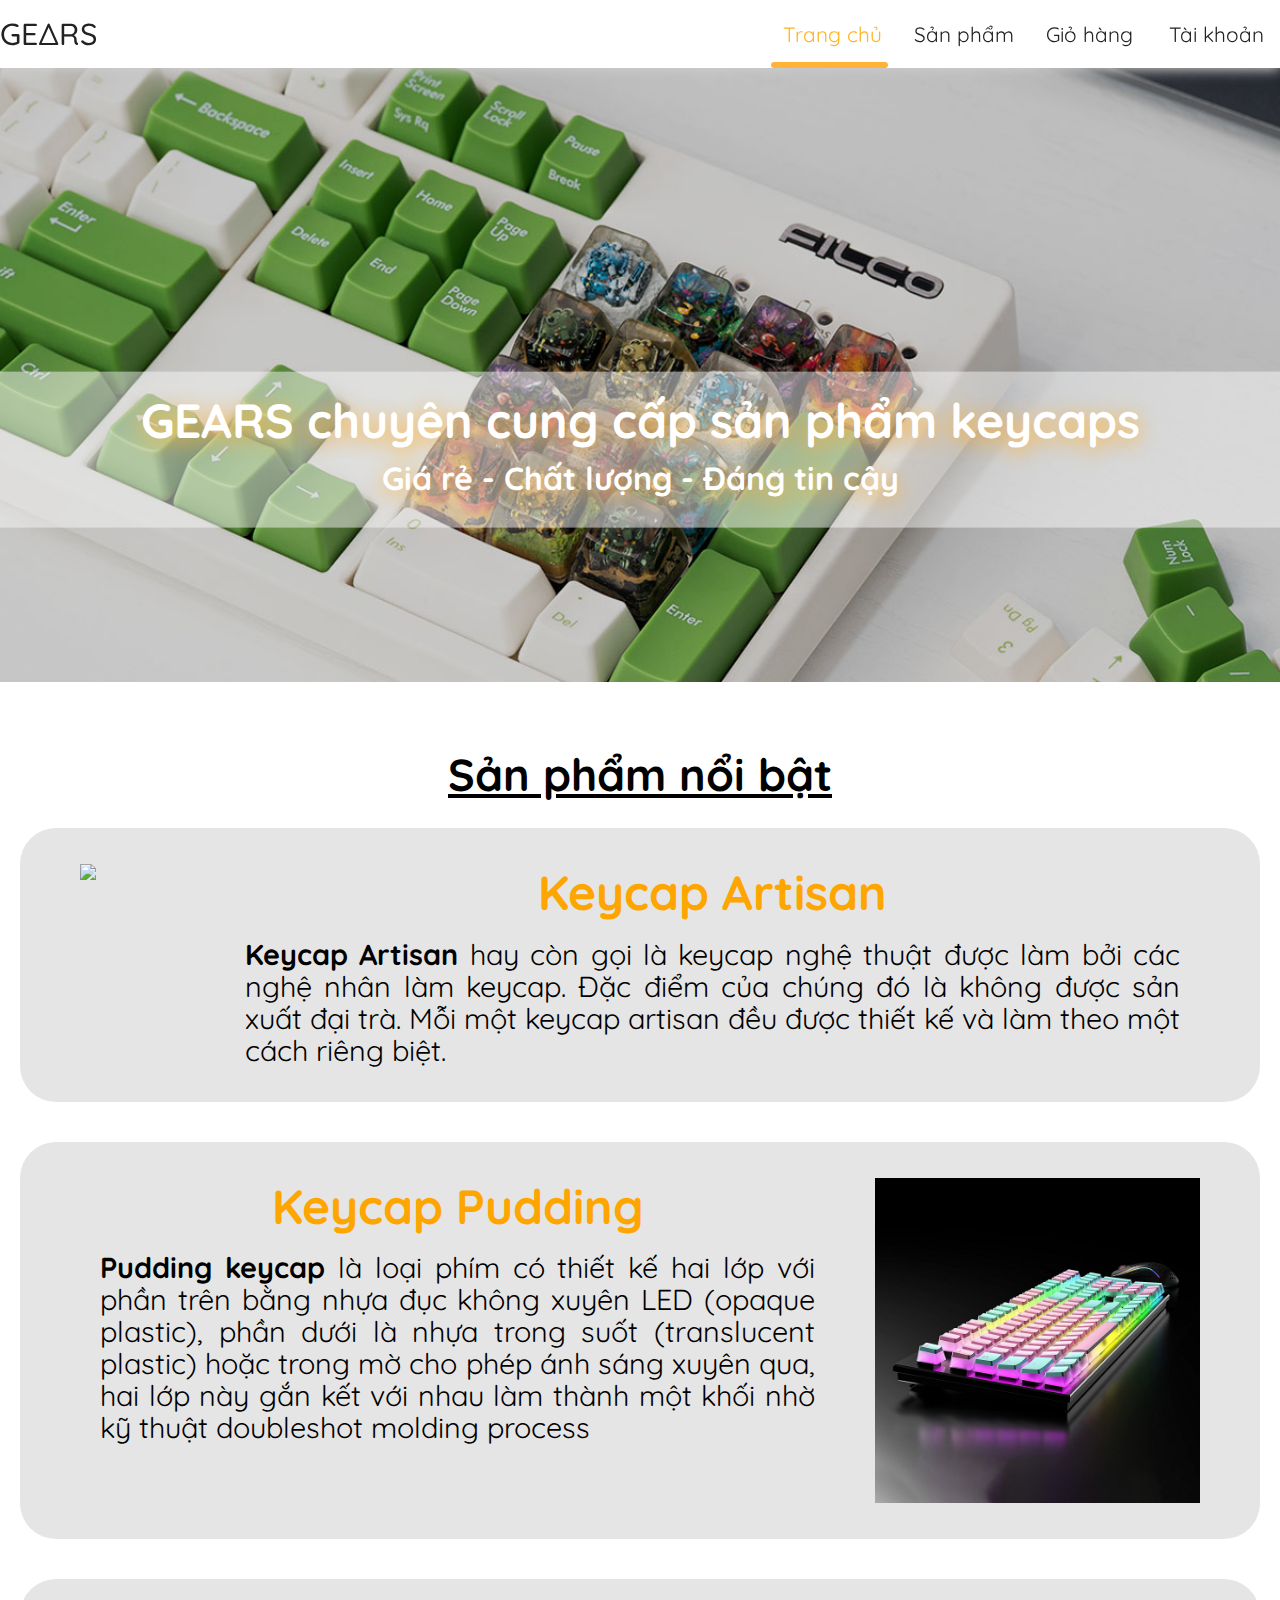
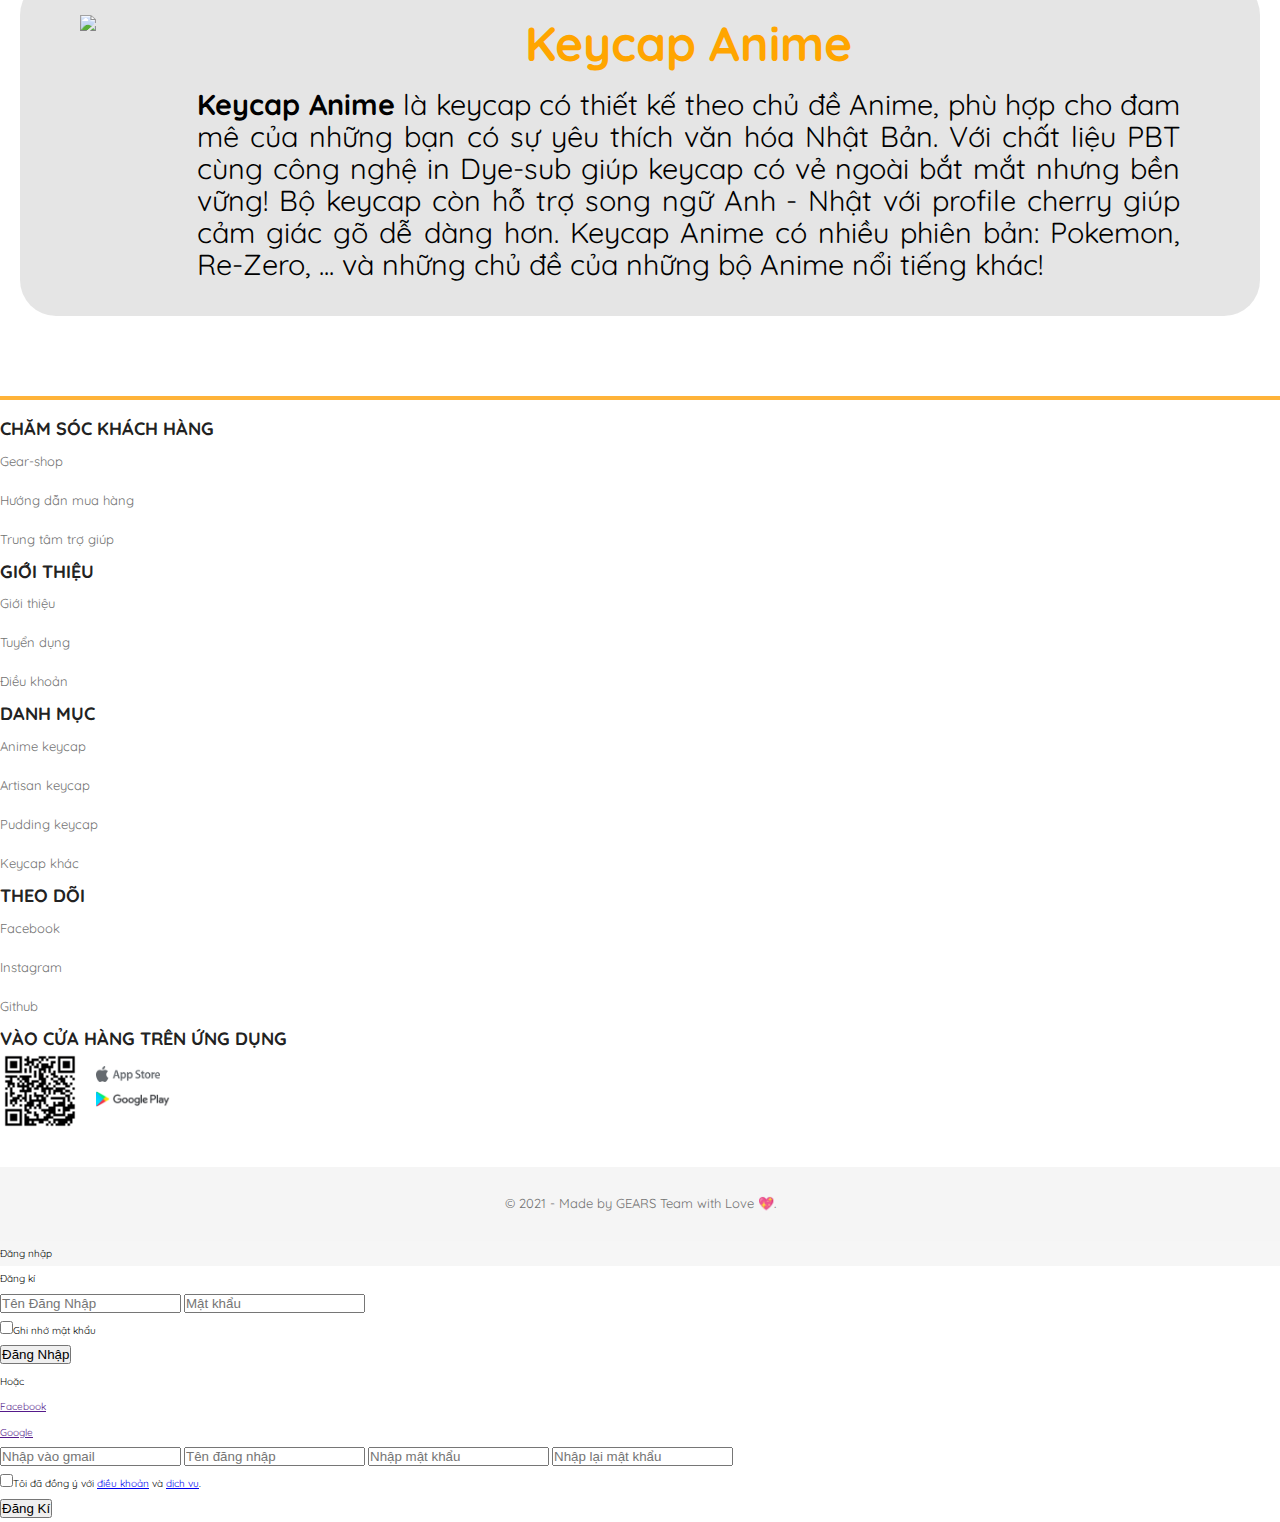
==== index.html @ 6db76726 "update some suck" ====
<!DOCTYPE html>
<html lang="en">

<head>
    <meta charset="UTF-8">
    <meta http-equiv="X-UA-Compatible" content="IE=edge">
    <meta http-equiv="Content-Type" content="text/html;charset=UTF-8">
    <meta name="viewport" content="width=device-width, initial-scale=1.0">
    <link rel="preconnect" href="https://fonts.googleapis.com">
    <link rel="preconnect" href="https://fonts.gstatic.com" crossorigin>
    <link href=" https://fonts.googleapis.com/css2?family=Quicksand:wght@300;400;500&display=swap" rel="stylesheet">
    <link rel="stylesheet" href="https://cdnjs.cloudflare.com/ajax/libs/normalize/8.0.1/normalize.min.css"
        integrity="sha512-NhSC1YmyruXifcj/KFRWoC561YpHpc5Jtzgvbuzx5VozKpWvQ+4nXhPdFgmx8xqexRcpAglTj9sIBWINXa8x5w=="
        crossorigin="anonymous" referrerpolicy="no-referrer" />
    <link rel="stylesheet" href="https://cdnjs.cloudflare.com/ajax/libs/font-awesome/6.0.0-beta2/css/all.min.css"
        integrity="sha512-YWzhKL2whUzgiheMoBFwW8CKV4qpHQAEuvilg9FAn5VJUDwKZZxkJNuGM4XkWuk94WCrrwslk8yWNGmY1EduTA=="
        crossorigin="anonymous" referrerpolicy="no-referrer" />
    <link rel="shortcut icon" href="./assets/img/ShortCut_Icon.png">
    <link rel="stylesheet" href="./assets/css/Base.css"> <!-- CSS Base -->
    <link rel="stylesheet" href="./assets/css/Grid.css"> <!-- Grid System -->
    <link rel="stylesheet" href="./assets/css/Header.css">
    <link rel="stylesheet" href="./assets/css/Introduce.css">
    <link rel="stylesheet" href="./assets/css/Product.css">
    <link rel="stylesheet" href="./assets/css/Cart.css">
    <link rel="stylesheet" href="./assets/css/Responsive.css">
    <link rel="stylesheet" href="./assets/css/LoginRegister.css">
    <link rel="stylesheet" href="./assets/css/Footer.css">
    <link rel="stylesheet" href="./assets/css/Toast.css">
    <!-- Tạo LocalStorage cho Web -->
    <script src="./assets/scripts/LocalStorage.js"></script>
    <title>GE∆RS</title>
</head>

<body>
    <div class="main_body">
        <!-- toast message  -->
        <div id="toast"></div>
        
        <!-- Phần Header -->
        <div class="header js-OpenHeaderForMobile">
            <div class="grid wide">
                <div class="header-content">
                    <div class="header-logo">GE∆RS</div>
                    <div class="header-navbar--list">
                        <div class="header-navbar--item js-TabHeader headerActive">Trang chủ</div>
                        <div class="header-navbar--item js-TabHeader">Sản phẩm</div>
                        <div class="header-navbar--item js-TabHeader">Giỏ hàng</div>
                        <div class="header-navbar--item js-HandlerLR is-relatived">
                            <i class="header-user--icon far fa-user"></i>
                            Tài khoản
                        </div>
                        <div class="line"></div>
                    </div>
                    <div class="header-mobile--btn js-mobile-bars">
                        <i class="fas fa-bars"></i>
                    </div>
                </div>
            </div>
        </div>

        <!-- Phần Container -->
        <div class="container">
            <!-- phần giới thiệu sản phẩm (Trang chủ)  -->
            <div class="container-Introduce js-Container headerActive">
                <div class="Introduce-slider">
                </div>
                <div class="introduce-content">
                    <h2 class="introduce-title1">GEARS chuyên cung cấp sản phẩm keycaps</h2>
                    <h5 class="introduce-title2 "> Giá rẻ - Chất lượng - Đáng tin cậy</h5>
                </div>
                <div class="product-introduces">
                    <div class="grid wide">
                        <div class="product-introduces--title">
                            Sản phẩm nổi bật
                        </div>

                        <div class="product-introduce">
                            <img class="product-introduce-image" src="./assets/img/introduce/keycapartisan.jpg" />
                            <div class="product-introduce-content">
                                <p class="product-introduce--content-title">Keycap Artisan</p>
                                <p class="product-introduce--content-contents">
                                    <strong>Keycap Artisan</strong> hay còn gọi là keycap nghệ thuật được làm
                                    bởi các nghệ nhân làm keycap. Đặc điểm của chúng đó là không được sản
                                    xuất đại trà. Mỗi một keycap artisan đều được thiết kế và làm theo một
                                    cách riêng biệt.
                                </p>
                            </div>
                        </div>

                        <div class="product-introduce">
                            <div class="product-introduce-content">
                                <p class="product-introduce--content-title">Keycap Pudding</p>
                                <p class="product-introduce--content-contents">
                                    <strong>Pudding keycap</strong> là loại phím có thiết kế hai lớp với phần trên bằng
                                    nhựa đục không xuyên LED (opaque plastic), phần dưới là nhựa trong suốt (translucent
                                    plastic) hoặc trong mờ cho phép ánh sáng xuyên qua, hai lớp này gắn kết với nhau làm
                                    thành một khối nhờ kỹ thuật doubleshot molding process
                                </p>
                            </div>
                            <img class="product-introduce-image" src="./assets/img/introduce/keycappudding.jpg" />
                        </div>


                        <div class="product-introduce">
                            <img class="product-introduce-image" src="./assets/img/introduce/keycapanime.jpeg" />
                            <div class="product-introduce-content">
                                <p class="product-introduce--content-title">Keycap Anime</p>
                                <p class="product-introduce--content-contents">
                                    <strong>Keycap Anime</strong> là keycap có thiết kế theo chủ đề Anime, phù hợp cho
                                    đam mê của những bạn có sự yêu thích văn hóa Nhật Bản. Với chất liệu PBT cùng công
                                    nghệ in Dye-sub giúp keycap có vẻ ngoài bắt mắt nhưng bền vững! Bộ keycap còn hỗ trợ
                                    song ngữ Anh - Nhật với profile cherry giúp cảm giác gõ dễ dàng hơn. Keycap Anime có
                                    nhiều phiên bản: Pokemon, Re-Zero, ... và những chủ đề của những bộ Anime nổi tiếng
                                    khác!
                                </p>
                            </div>
                        </div>
                    </div>
                </div>

            </div>

            <!-- phần bán sản phẩm (Sản Phẩm)  -->
            <div class="container-Product js-Container">
                <div class="grid wide">
                    <div class="row sm-gutter">
                        <div class="col l-2 m-0 c-0">
                            <div class="category">
                                <h3 class="category-header">Danh Mục</h3>
                                <ul class="category-list"></ul>
                            </div>
                        </div>

                        <div class="col l-10 m-12 c-12">
                            <!-- category mobile -->
                            <div class="mobile-category">
                                <ul class="mobile-category-list"></ul>
                            </div>

                            <!-- show Product -->
                            <div id="show-Product" class="main-product">
                                <div id="js-product-list" class="row sm-gutter"></div>
                                <ul id="page-num" class="pagination home-product__pagination"></ul>
                            </div>
                        </div>
                    </div>
                </div>

            </div>

            <!-- Phần giỏ hàng (Giỏ hàng)  -->
            <div class="container-Cart js-Container">
                <div class="grid wide">
                    <div class="row sm-gutter">
                        <div class="cart">
                            <!-- Khi không có sản phẩm hoặc chưa add sản phẩm -->
                            <img class="no-cart" src="./assets/img/empty-cart.png" alt="">
                            <!-- Sau khi đăng nhập và mua hàng thì tự động Inner đè lên Form  -->
                        </div>
                        <div class="cartPayment"></div>
                    </div>
                </div>
            </div>
        </div>
    </div>

    <!-- Phần Footer -->
    <div class="footer">
        <div class="grid wide">
            <div class="row sm-gutter">
                <div class="col l-2-4 m-4 c-6">
                    <h3 class="footer__heading">Chăm sóc khách hàng</h3>
                    <ul class="footer-list">
                        <li class="footer__list-item">
                            <a href="#" class="footer-item_link">Gear-shop</a>
                        </li>
                        <li class="footer__list-item">
                            <a href="#" class="footer-item_link">Hướng dẫn mua hàng </a>
                        </li>
                        <li class="footer__list-item">
                            <a href="#" class="footer-item_link">Trung tâm trợ giúp</a>
                        </li>
                    </ul>
                </div>
                <div class="col l-2-4 m-4 c-6">
                    <h3 class="footer__heading">Giới thiệu</h3>
                    <ul class="footer-list">
                        <li class="footer__list-item">
                            <a href="#" class="footer-item_link">Giới thiệu</a>
                        </li>
                        <li class="footer__list-item">
                            <a href="#" class="footer-item_link">Tuyển dụng</a>
                        </li>
                        <li class="footer__list-item">
                            <a href="#" class="footer-item_link">Điều khoản</a>
                        </li>
                    </ul>
                </div>
                <div class="col l-2-4 m-4 c-6">
                    <h3 class="footer__heading">Danh mục</h3>
                    <ul class="footer-list">
                        <li class="footer__list-item">
                            <a href="#" class="footer-item_link">Anime keycap</a>
                        </li>
                        <li class="footer__list-item">
                            <a href="#" class="footer-item_link">Artisan keycap</a>
                        </li>
                        <li class="footer__list-item">
                            <a href="#" class="footer-item_link">Pudding keycap</a>
                        </li>
                        <li class="footer__list-item">
                            <a href="#" class="footer-item_link">Keycap khác</a>
                        </li>
                    </ul>
                </div>
                <div class="col l-2-4 m-4 c-6">
                    <h3 class="footer__heading">Theo dõi</h3>
                    <ul class="footer-list">
                        <li class="footer__list-item">
                            <a href="#" class="footer-item_link"><i class="footer-item_icon fab fa-facebook"></i>
                                Facebook
                            </a>
                        </li>
                        <li class="footer__list-item">
                            <a href="#" class="footer-item_link"><i class="footer-item_icon fab fa-instagram"></i>
                                Instagram
                            </a>
                        </li>
                        <li class="footer__list-item">
                            <a href="#" class="footer-item_link"><i class="footer-item_icon fab fa-github"></i>
                                Github
                            </a>
                        </li>
                    </ul>
                </div>
                <div class="col l-2-4 m-4 c-12">
                    <h3 class="footer__heading">Vào cửa hàng trên ứng dụng</h3>
                    <div class="footer__download">
                        <img src="./assets/img/QRcode.png"
                            alt="Download QR" class="footer__download-qr">
                        <div class="footer__download-apps">
                            <a href="#" class="footer__download-app-link">
                                <img src="./assets/img/appstoreicon.png"
                                    alt="App store" class="footer__download-app-img">
                            </a>
                            <a href="#" class="footer__download-app-link">
                                <img src="./assets/img/ggplaystoreicon.png"
                                    alt="Google play" class="footer__download-app-img">
                            </a>
                        </div>
                    </div>
                </div>

            </div>
        </div>
        <div class="footer__bottom">
            <p class="footer__text">© 2021 - Made by GEARS Team with Love 💖.</p>
        </div>
    </div>

    <!-- Form đăng kí - đăng nhập -->
    <div id="LR-form" class="LR-wrap">
        <div class="LR-main">
            <!-- close btn -->
            <div class="reg-btn__close js-close-btn">
                <i class="fas fa-times"></i>
            </div>

            <!-- header-select Login or Register  -->
            <div class="LR-header">
                <div class="LR-header--item isActive isHoverBG">Đăng nhập</div>
                <div class="LR-header--item">Đăng kí</div>
                <div class="line"></div>
            </div>
            <div class="LR-container">
                <!-- Login  -->
                <form id="login" class="LR-container--item isActive" method="get">
                    <div class="LR-body">
                        <div class="login-group">
                            <input id="js-LG_account" type="text" class="input-field" placeholder="Tên Đăng Nhập"
                                maxlength="24" required>
                            <input id="js-LG_password" type="password" class="input-field" placeholder="Mật khẩu"
                                maxlength="12" required>
                            <div class="checkbox-form">
                                <input type="checkbox" class="check-box"><span>Ghi nhớ mật khẩu</span>
                            </div>
                            <button id="js-btn-login" type="button" class="sumbit-btn">Đăng Nhập</button>
                        </div>
                    </div>
                    <div class="LR-footer">
                        <div class="border-div">
                            <div class="border-line"></div>
                            <div class="border-name">Hoặc</div>
                            <div class="border-line"></div>
                        </div>

                        <ul class="supLogin-list">
                            <li class="supLogin--item">
                                <a class="supLogin--item-link" href="">
                                    <i class="supLogin--icon fab fa-facebook"></i>
                                    Facebook
                                </a>
                            </li>
                            <li class="supLogin--item">
                                <a class="supLogin--item-link" href="">
                                    <i class="supLogin--icon fab fa-google"></i>
                                    Google
                                </a>
                            </li>
                        </ul>
                    </div>
                </form>

                <!-- Register -->
                <form id="register" class="LR-container--item" method="get">
                    <div class="LR-body">
                        <div class="login-group">
                            <input id="js-RG_gmail" type="email" class="input-field" placeholder="Nhập vào gmail"
                                required>
                            <input id="js-RG_account" type="text" class="input-field" placeholder="Tên đăng nhập"
                                maxlength="24" required>
                            <input id="js-RG_password" type="password" class="input-field" placeholder="Nhập mật khẩu"
                                maxlength="12" required>
                            <input id="js-RG_RePassword" type="password" class="input-field"
                                placeholder="Nhập lại mật khẩu" maxlength="12" required>
                            <div class="checkbox-form">
                                <input id="js-RG_radio" type="checkbox" class="check-box"><span>Tôi đã đồng ý với <a
                                        href="#">điều khoản</a> và <a href="#">dịch vụ</a>.</span>
                            </div>
                            <button id="js-btn-register" type="button" class="sumbit-btn">Đăng Kí</button>
                        </div>
                    </div>
                </form>

            </div>
        </div>
    </div>

    <script src="./assets/scripts/EventHandler.js"></script>
    <script src="./assets/scripts/LoginRegister.js"></script>
    <script src="./assets/scripts/Products.js"></script>
    <script src="./assets/scripts/Cart.js"></script>

</body>

</html>
---- assets/css/Base.css ----
* {
    padding: 0;
    margin: 0;
    box-sizing: border-box;
}

body {
    font-size: 62.5%;
    /* 1rem = 10px */
    line-height: 1.6rem;
    box-sizing: border-box;
    scroll-behavior: smooth;
    font-family: "Quicksand", sans-serif;
}

:root {
    /* color css  */
    --text-color: #222;

    /* height css  */
    --heade-height: 68px;
}

.is-Logout {
    opacity: 1 !important;
    pointer-events: initial !important;
    transform: translate(25%, 0) !important;
}

.is-relatived {
    position: relative;
}

.is-absoluted {
    position: absolute;
}

.removePageNum {
    display: none;
}

.isActive {
    pointer-events: none;
    display: block !important;
    opacity: 1 !important;
    animation: LR_Change ease-in-out 0.4s;
}

.isOpenLR,
.isOpenAP {
    display: flex !important;
    opacity: 1 !important;
}

.isHoverBG {
    background-color: rgb(246, 246, 246);
}

/* container  */
.container {
    margin-top: var(--heade-height);
}

.container-Introduce,
.container-Product,
.container-Cart {
    display: none;
    margin: 0 auto;
}
---- assets/css/Header.css ----
.header {
    background-color: #fff;
    position: fixed;
    top: 0;
    right: 0;
    left: 0;
    height: var(--heade-height);
    box-shadow: 0 2px 12px #ccc;
    z-index: 999;
}

.header-content {
    display: flex;
    justify-content: space-between;
    align-items: center;
}

.header-logo {
    font-size: 1.9rem;
    line-height: var(--heade-height);
    color: var(--text-color);
    font-weight: 500;
    cursor: default;
}

.header-navbar--list {
    display: flex;
    position: relative;
}

.header-navbar--item {
    padding: 0 12px;
    margin: 0 4px;
    font-size: 1.3rem;
    font-weight: 400;
    color: var(--text-color);
    transition: all 0.3s;
    line-height: var(--heade-height);
}

.header-navbar--item:hover {
    color: #ffb327;
    cursor: pointer;
}

.header-navbar--item:nth-child(4):hover {
    color: var(--text-color);
}

.header-navbar-logout {
    background-color: #ffa310;
    font-size: 1.2rem;
    font-weight: 500;
    line-height: 3rem;
    color: white;
    width: 120px;
    text-align: center;
    border-radius: 8px;
    top: 90%;
    right: 0;
    box-shadow: 0 4px 8px #8f8f8f;
    opacity: 0;
    pointer-events: none;
    transform: translate(25%, -10px);
    transition: all 0.3s;
}

.header-navbar-logout:hover {
    background-color: white;
    color: #ffa310;
}

.header-user--icon {
    font-size: 1.3rem;
    margin-right: 4px;
}

.header-navbar--list .line {
    position: absolute;
    left: 0;
    bottom: 0;
    width: 0;
    height: 6px;
    border-radius: 24px;
    background-color: #ffb339;
    transition: all 0.2s ease;
}

.js-TabHeader.headerActive {
    color: #ffb327;
}

.js-Container.headerActive {
    display: block;
}

/* For mobile */
.header-mobile--btn {
    display: none;
    line-height: var(--heade-height);
    font-size: 2rem;
    padding: 0 28px;
    transition: all 0.1s;
    position: absolute;
    right: 0;
    top: 0;
}
---- assets/css/Introduce.css ----
.Introduce-slider {
    background-image: url(../img/introduce/background.jpg);
    background-position: top center;
    background-repeat: no-repeat;
    background-size: cover;
    padding-top: 48%;
    filter: brightness(0.8);
}

.introduce-content {
    position: absolute;
    flex-direction: column;
    display: flex;
    text-align: center;
    left: 0;
    right: 0;
    transform: translateY(-200%);
    padding: 20px 0;
    background-color: rgb(247, 247, 247, 0.5);
}

.introduce-title1,
.introduce-title2 {
    color: white;
    font-weight: bold;
    text-shadow: 0px 4px 20px #ffb339;
    padding: 16px 0
}

.introduce-title1 {
    font-size: 3rem;
}

.introduce-title2 {
    font-size: 2rem;
}


.product-introduces {
    padding: 40px 20px;
}

.product-introduce {
    display: flex;
    justify-content: space-between;
    align-content: center;
    padding: 28px 40px;
    background-color: #7b7b7b33;
    border-radius: 36px;
    margin-bottom: 40px;
}

.product-introduces--title {
    text-align: center;
    padding: 40px 0;
    font-size: 2.8rem;
    font-weight: 700;
    text-decoration: underline;
}

.product-introduce-image {
    width: 365px;
    object-fit: contain;
    border: 2px gray;
    border-radius: 8px;
    padding: 8px 20px;
    transition: all 0.3s;
}

.product-introduce-image:hover {
    opacity: 0.8;
    transform: scale(1.05);
}

.product-introduce-content {
    padding: 8px 32px;
}

.product-introduce--content-title {
    font-size: 3rem;
    font-weight: bold;
    text-align: center;
    padding: 1rem 0;
    color: orange;
}

.product-introduce--content-contents {
    font-size: 1.8rem;
    font-weight: 400;
    text-align: justify;
    padding: 16px 8px 0;
    line-height: 2rem;
}
---- assets/css/Product.css ----
.catagory-Active {
    color: #ff9005 !important;
}

.container-Product {
    padding-top: 32px;
}

.category {
    background-color: #7b7b7b33;
    padding: 6px;
    border-radius: 8px;
}

.category-header {
    display: flex;
    align-items: center;
    text-transform: uppercase;
    color: var(--text-color);
    padding: 12px 12px 0;
    margin-bottom: 6px;
    font-size: 1.4rem;
    font-weight: 600;
    text-decoration: underline;
}

.category-list {
    list-style: none;
}

.category-list--item {
    padding-top: 4px;
}

.category-list--item-link {
    display: block;
    position: relative;
    color: var(--text-color);
    text-decoration: none;
    font-size: 1.2rem;
    padding: 6px 16px;
    margin: 2px 0;
    font-weight: 500;
    transition: all 0.2s;
}

.category-list--item-link:hover {
    color: rgba(255, 179, 39, 0.692);
}

/* Mobile Category  */
.mobile-category {
    padding: 0 4px;
    display: none;
}

.mobile-category-list {
    display: flex;
    list-style: none;
    padding: 0;
    margin: 0;
    max-width: 100%;
    overflow-x: auto;
}

.mobile-category-list::-webkit-scrollbar {
    display: none;
}

.mobile-category__item {
    flex-shrink: 0;
    margin: 0 4px;
}

.mobile-category__item:nth-of-type(3n) .mobile-category__link {
    background-color: #4fffd3;
}

.mobile-category__item:nth-of-type(3n + 1) .mobile-category__link {
    background-color: #ffc9a5;
}

.mobile-category__item:nth-of-type(3n + 2) .mobile-category__link {
    background-color: #fff993;
}

.mobile-category__link {
    text-decoration: none;
    color: var(--text-color);
    font-size: 1.1rem;
    overflow: hidden;
    text-align: center;
    border-radius: 4px;
    font-weight: 500;
    padding: 2px 0;
    line-height: 1.4rem;
    max-width: 100px;
    display: block;
    user-select: none;
    display: -webkit-box;
    -webkit-box-orient: vertical;
    -webkit-line-clamp: 2;
    -webkit-user-select: none;
    -webkit-tap-highlight-color: transparent;
}

.mobile-category__link:hover {
    opacity: 0.8;
}

/* product */
.main-product {}

.product-item {
    display: flex;
    flex-direction: column;
    justify-content: space-between;
    align-content: center;
    background-color: #7b7b7b33;
    margin-bottom: 12px;
    height: 380px;
    padding: 8px 6px;
    box-shadow: 0 2px 6px 0 rgb(156 156 156);
}

.product-item--img {
    width: 100%;
    object-fit: contain;
}

.product-item-main {
    display: flex;
    flex-direction: column;
    align-content: center;
    justify-content: center;
    padding: 0 8px;
}

.product-item--name {
    font-size: 16px;
    line-height: 1.6rem;
    margin: 8px 4px 6px;
    overflow: hidden;
    display: block;
    display: -webkit-box;
    -webkit-box-orient: vertical;
    -webkit-line-clamp: 2;
}

.product-item--price_type {
    font-size: 15px;
    margin: 4px 0 ;
    display: flex;
    justify-content: space-between;
    align-content: center;
}

.product-item--price {
    font-size: 1.3rem;
    margin-left: 10px;
}

.product-item--type {
    font-size: 1rem;
    color: #666;
}

.js-product {
    background-color: #ffa310;
    font-size: 1.2rem;
    font-weight: 500;
    line-height: 2.2rem;
    color: white;
    right: 0;
    top: 0;
    text-align: center;
    border: none;
    border-radius: 8px;
    transition: all 0.2s;
}

.js-product:hover {
    cursor: pointer;
    background-color: white;
    color: #ffa310;
}

#js-product-list {
    padding: 10px 12px;
}

/* pagination  */
.paginationActive {
    background-color: #ffb327 !important;
    color: white !important;
}

.pagination {
    display: flex;
    align-items: center;
    justify-content: center;
    list-style: none;
}

.home-product__pagination {
    left: 0;
    bottom: 0;
    right: 0;
    padding-left: 0;
    margin-top: 48px;
    margin-bottom: 32px;
    padding-left: 0;
}

.pagination-item {
    margin: 0 16px;
}

.pagination-item--link {
    --height: 30px;
    display: block;
    text-decoration: none;
    line-height: var(--height);
    text-align: center;
    font-size: 1.8rem;
    font-weight: 500;
    color: #a1a1a1;
    min-width: 40px;
    height: var(--height);
    border-radius: 4px;
    transition: all 0.2s;
}

.pagination-item--link:hover {
    color: #ffb327;
}
---- assets/css/Cart.css ----
.cart,
.cartPayment {
    width: 100%;
    padding: 4px 60px;
    border-radius: 8px;
}

.cartPayment {
    margin-bottom: 40px;
}

.no-cart {
    width: 100%;
    object-fit: contain;
}

.container__cart-title {
    font-size: 2.3rem;
    line-height: initial;
    text-align: center;
    padding: 16px 0px;
    font-weight: 600;
}

.container__cart-wrap {
    background-color: #e1e1e1;
    box-shadow: 0 8px 12px #ccc;
    padding: 12px 16px;
    border-radius: 12px;
}

.container__Mycart-wrap {
    background-color: #e1e1e1;
    box-shadow: 0 8px 12px #ccc;
    padding: 12px 16px;
    border-radius: 12px;
}


.container__cart-listItem {
    height: 65vh;
    position: relative;
    overflow-y: auto;
    list-style: none;
}



.container__Mycart-listItem {
    height: 45vh;
    position: relative;
    overflow-y: auto;
    list-style: none;
}


.container_Mycart-Temp {
    text-align: center;
    font-size: 2.4rem;
    font-weight: 600;
    color: #959595;
    position: absolute;
    top: 50%;
    right: 0;
    left: 0;
    bottom: 0;
}

.container_Mycart-Temp > p {
    padding: 8px 0;
}

.container__cart-Item {
    display: flex;
    align-items: center;
    background-color: white;
    border-radius: 8px;
    margin: 12px 0;
    padding: 12px;
    box-shadow: 0 4px 8px #ccc;
}

.container__cart-img {
    width: 80px;
    object-fit: contain;
    margin: 12px;
    border: 1px solid #E8E8E8;
}

.container__cart-Item-Info {
    width: 100%;
    margin-right: 12px;
}

.container__cart-Item-head {
    display: flex;
    align-items: center;
    justify-content: space-between;
    margin: 12px 0;
}

.container__cart-Item-name {
    font-size: 1.7rem;
    font-weight: 500;
    line-height: 2rem;
    max-height: 4rem;
    padding-right: 16px;
    overflow: hidden;
    color: var(--text-color);
    text-align: left;
    display: -webkit-box;
    -webkit-box-orient: vertical;
    -webkit-lime-clamp: 2;
}

.container__cart-Item-price {
    font-size: 1.4rem;
    font-weight: 400;
}

.container__cart-Item-mutiply {
    font-size: 1rem;
    margin: 0 4px;
    color: #757575;
}

.container__cart-Item-body {
    display: flex;
    justify-content: space-between;
    margin-top: 4px;
}

.container__cart-Item-desciption {
    color: #757575;
    font-size: 1.4rem;
    font-weight: 400;
}

.container__cart-Item-remove {
    color: white;
    background-color: #ffb339;
    font-size: 1.4rem;
    font-weight: 500;
    cursor: pointer;
    padding: 12px;
    border-radius: 12px;
    transition: all 0.2s;
    box-shadow: 0 4px 8px #8f8f8f;
}

.container__cart-Item-remove:hover {
    color: #ffb339;
    background-color: white;
}

.btn-cart {
    display: flex;
    justify-content: flex-end;
    align-content: center;
    margin-top: 16px;
    margin-right: 20px;
}

.btn-Product {
    background-color: #ffa310;
    font-size: 1.2rem;
    font-weight: 500;
    line-height: 3rem;
    color: white;
    right: 0;
    top: 0;
    text-align: center;
    border-radius: 8px;
    box-shadow: 0 4px 8px #8f8f8f;
    transition: all 0.2s;
    padding: 0 4px;
}

.btn-Product:hover {
    cursor: pointer;
    background-color: white;
    color: #ffa310;
}


#listProduct {
    width: 100%;
    font-size: 1.6rem;
    text-align: center;
    background: white;
    border-radius: 12px;
    font-weight: 500;
}

.delete {
    width: 45px;
    height: 45px;
    border-radius: 8px;
    cursor: pointer;
    color: #424242;
    transition: all 0.15s;
    margin: 4px 0;
    border: none;
}

.delete:hover {
    background-color: rgb(90, 90, 90);
    color: white;
}

td {
    padding: 12px;
}
---- assets/css/Responsive.css ----
/* Mobile & Tablet */
@media (max-width: 1023px) {
    .main_body {
        overflow-x: hidden;
    }

    /* introduct */
    .introduce-content {
        display: none;
    }

    .product-introduce {
        flex-direction: column;
        padding: 28px 0;
        border-radius: 12px;
    }

    .product-introduces {
        padding: 20px 20px 0;
    }

    .product-introduces--title {
        padding: 28px 0;
        font-size: 1.8rem;
    }
    
    .product-introduce-image {
        order: 1;
        width: 100%;
    }

    .product-introduce-image:hover {
        opacity: 1;
        transform: scale(1);
    }

    .product-introduce-content {
        order: 2;
        padding: 0 12px;
    }

    .product-introduce--content-title {
        font-size: 2rem;
    }

    .product-introduce--content-contents {
        padding: 4px 8px 0;
        font-size: 1.4rem;
        line-height: 1.6rem;
    }

    /* Category Mobie and Tablet */
    .mobile-category {
        display: block;
    }

    /* Container */
    .container-Product {
        padding-top: 16px;
    }


    /* Cart */
    .cart  {
        padding: 16px 12px 20px;
    }

    .container__cart-img {
        width: 120px;
    }

    .container__cart-Item-name {
        font-size: 1.4rem;
    }

    .container__cart-Item-price {
        font-size: 1.2rem;
    }

    .container__cart-Item-desciption {
        font-size: 1.2rem;
    }
}
/* Tablet */
@media (min-width: 740px) and (max-width: 1023px) {
    /* admin */

}

/* Mobile */
@media (max-width: 739px) {
    /* header  */
    .header {
        overflow: hidden;
        transition: all 0.3s;
    }

    .header-content {
        flex-direction: column;
        box-shadow: 0 2px 12px #939393;
    }

    .header-logo {
        width: 75%;
        text-align: center;
        border-bottom: 1px solid #ccc;
    }

    .header-navbar--list {
        width: 100%;
        flex-direction: column;
    }

    .header-navbar--item {
        font-size: 1.5rem;
        text-align: center;
        margin: 0;
        padding: 0;
    }

    .header-navbar--list .line {
        display: none;
    }

    .header-mobile--btn {
        display: block;
    }

    .header-navbar-logout {
        top: 0;
        opacity: 1;
        pointer-events: initial;
        transform: translate(-10%, 35%);
        box-shadow: 0 2px 4px #8f8f8f;
        line-height: 2.4rem;
        width: 110px;
        font-weight: 400;
    }

    /* Form Login Register */
    .LR-wrap {
        min-height: 460px;
        transform: scale(1) !important;
    }

    .input-field {
        min-width: 100%;
    }

    /* Login and Registed */
    .LR-main {
        width: 410px;
        max-width: calc(100% - 40px);
    }

    /* admin */
    .container-title {
        font-size: 1.8rem !important;
    }


    /* cart */
    .cart {
        padding: 4px 4px 16px
    }
    
    .container__cart-title {
        padding: 0px 0px 16px;
        font-size: 1.8rem;
    }

    .container__cart-listItem {
        padding: 4px 8px;
    }

    .container__cart-Item {
        padding: 0;
    }
    
    .container__cart-Item-head {
        margin: 0;
    }

    .container__cart-img {
        width: 100px;
    }


    .container__cart-Item-name {
        font-size: 1.2rem;
        line-height: 1.6rem;
        padding: 0;
    }

    .container__cart-Item-price {
        font-size: 1rem;
    }

    .container__cart-Item-desciption {
        font-size: 0.9rem;
    }

    .container__cart-Item-remove {
        font-size: 1rem;
        padding: 8px 12px;
    }

    .btn-cart {
        margin-right: 8px;
    }


}
---- assets/css/Footer.css ----
.footer{
    --primary-color:#ffb339;
    --bd-blue:var(--footer-color);  
    min-height: 100px;
    padding-top:16px;
    border-top:4px solid var(--primary-color);
}
.footer__heading{
    font-size: large;
    text-transform: uppercase;
    color: var(--text-color);
}
.grid__column-2-4{
    padding-left: 5px;
    padding-right: 5px;
    width:20%;
}
.footer-list{
    padding-left: 0;
    list-style: none;
}
.footer-item_link{
    text-decoration: none;
    font-size: small;
    color: #737373;
    padding: 2px 0;
    display: flex;
    align-items: center;
    line-height:35px;
}
.footer-item_link:hover{
    color: var(--primary-color);
}
.footer-item__icon{
    font-size: 1.6rem;
    margin-right:-1px    8px 0 0;
}
.footer__download{
    display: flex;
}
.footer__download-qr{
    width: 80px;
    height: 80px;
    border: 1px solid var(--border-color);
}
.footer__download-apps{
    flex:1px;
    margin-left: 16px;
    display: flex;
    flex-direction:column;
    justify-content: center;
}
.footer__download-app-img{
    height: 16px;
}
.footer__download-app-link{
    color: transparent;
    text-decoration: none;
}
.footer__bottom{
    padding: 24px 0 ;
    background-color: #F5F5F5;
    margin-top: 36px;
}
.footer__text{
    margin: 0;
    text-align: center;
    font-size:small;
    color: #737373;
}
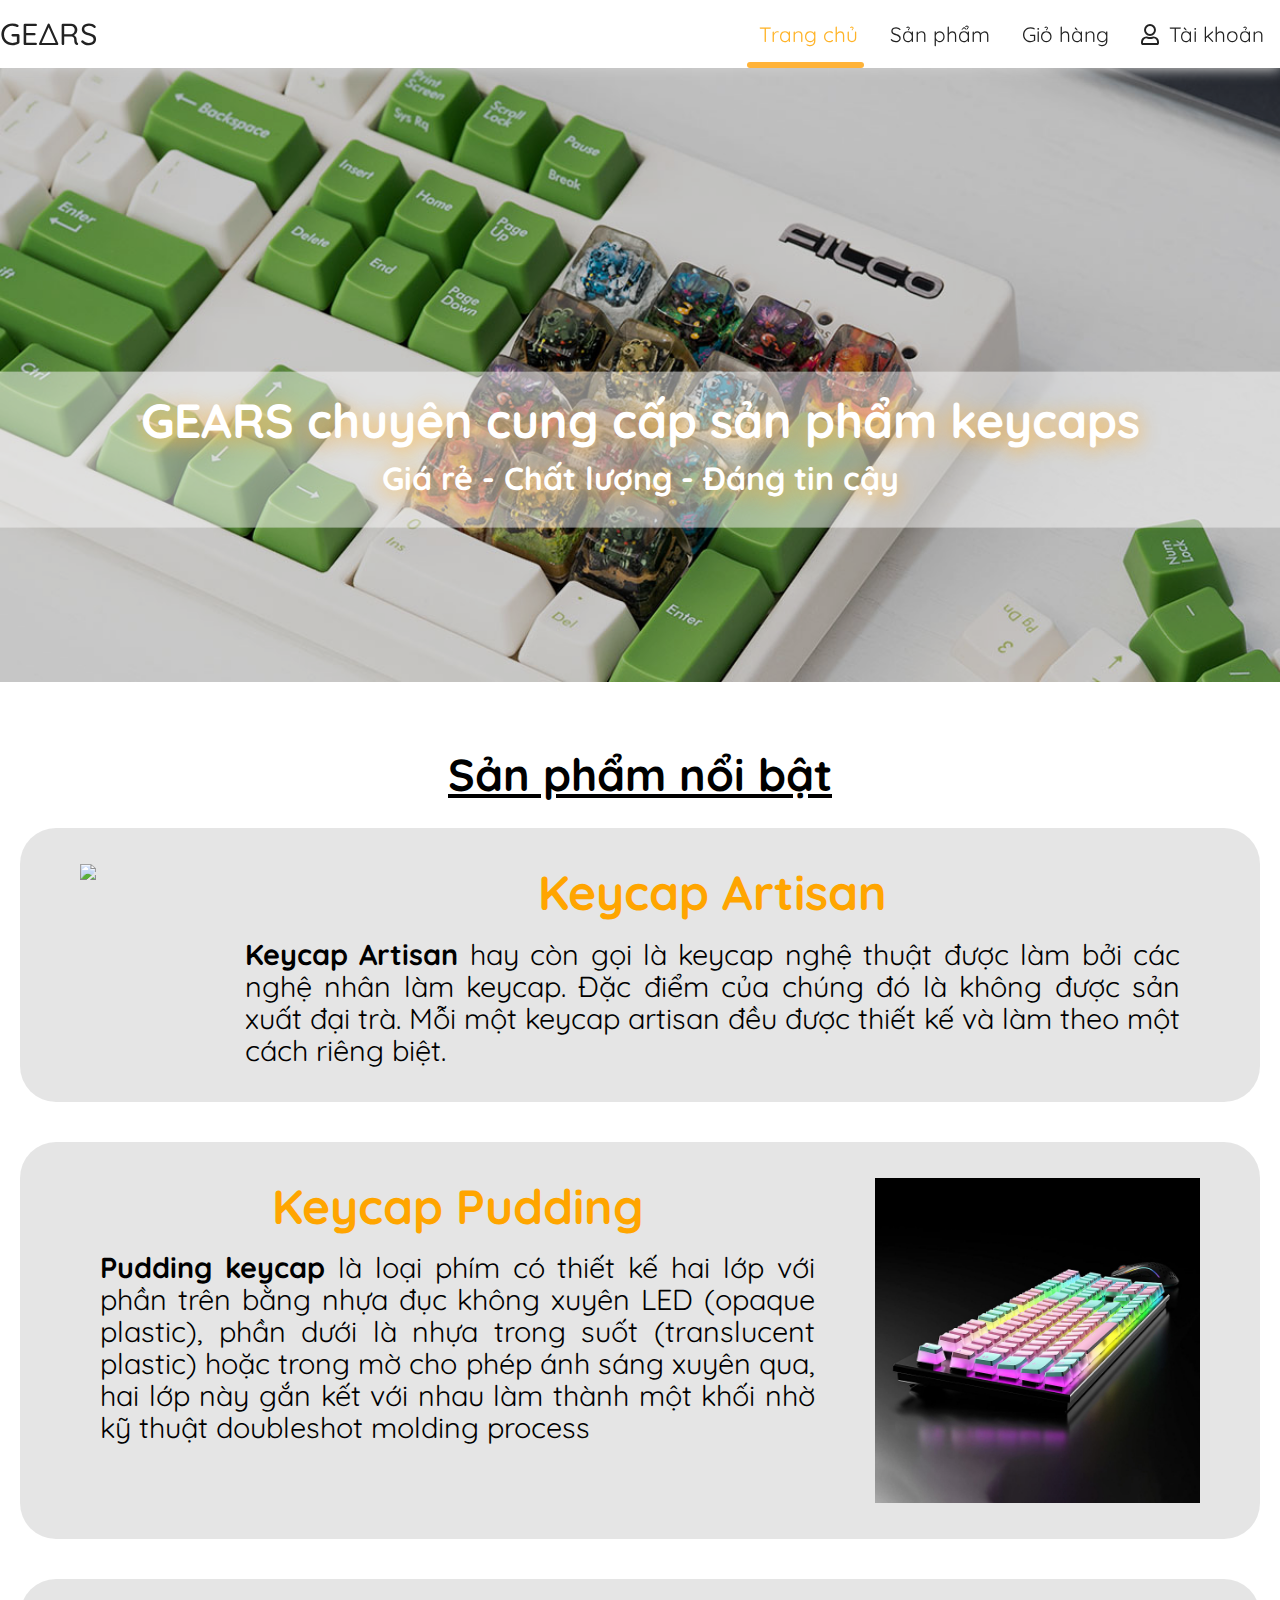
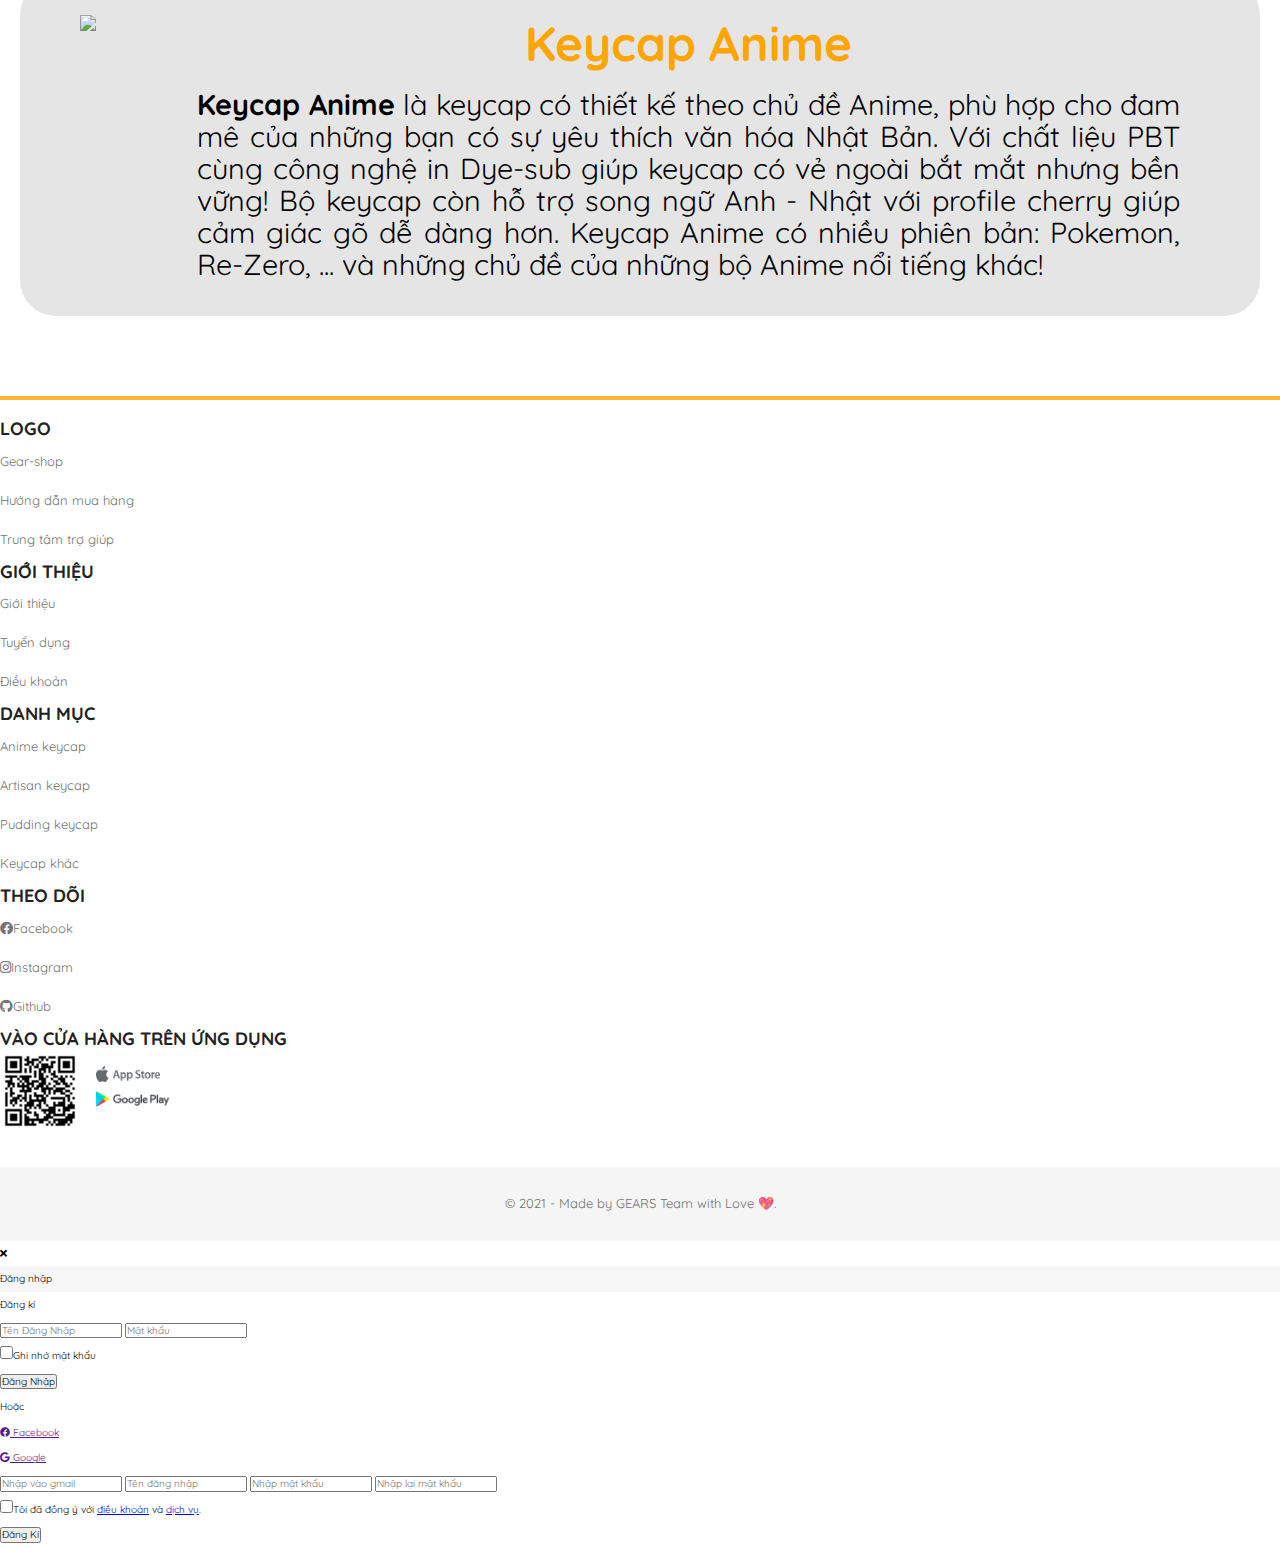
==== commit 6865a185: "add font awesome and add Normalize css to base.css" ====
--- a/index.html
+++ b/index.html
@@ -9,12 +9,8 @@
     <link rel="preconnect" href="https://fonts.googleapis.com">
     <link rel="preconnect" href="https://fonts.gstatic.com" crossorigin>
     <link href=" https://fonts.googleapis.com/css2?family=Quicksand:wght@300;400;500&display=swap" rel="stylesheet">
-    <link rel="stylesheet" href="https://cdnjs.cloudflare.com/ajax/libs/normalize/8.0.1/normalize.min.css"
-        integrity="sha512-NhSC1YmyruXifcj/KFRWoC561YpHpc5Jtzgvbuzx5VozKpWvQ+4nXhPdFgmx8xqexRcpAglTj9sIBWINXa8x5w=="
-        crossorigin="anonymous" referrerpolicy="no-referrer" />
-    <link rel="stylesheet" href="https://cdnjs.cloudflare.com/ajax/libs/font-awesome/6.0.0-beta2/css/all.min.css"
-        integrity="sha512-YWzhKL2whUzgiheMoBFwW8CKV4qpHQAEuvilg9FAn5VJUDwKZZxkJNuGM4XkWuk94WCrrwslk8yWNGmY1EduTA=="
-        crossorigin="anonymous" referrerpolicy="no-referrer" />
+
+    <link rel="stylesheet" href="./assets/font/fontawesome-free-5.15.4-web/css/all.min.css">
     <link rel="shortcut icon" href="./assets/img/ShortCut_Icon.png">
     <link rel="stylesheet" href="./assets/css/Base.css"> <!-- CSS Base -->
     <link rel="stylesheet" href="./assets/css/Grid.css"> <!-- Grid System -->
@@ -169,7 +165,7 @@
         <div class="grid wide">
             <div class="row sm-gutter">
                 <div class="col l-2-4 m-4 c-6">
-                    <h3 class="footer__heading">Chăm sóc khách hàng</h3>
+                    <h3 class="footer__heading">Logo</h3>
                     <ul class="footer-list">
                         <li class="footer__list-item">
                             <a href="#" class="footer-item_link">Gear-shop</a>
--- a/assets/font/fontawesome-free-5.15.4-web/css/all.min.css
+++ b/assets/font/fontawesome-free-5.15.4-web/css/all.min.css
@@ -0,0 +1,5 @@
+/*!
+ * Font Awesome Free 5.15.4 by @fontawesome - https://fontawesome.com
+ * License - https://fontawesome.com/license/free (Icons: CC BY 4.0, Fonts: SIL OFL 1.1, Code: MIT License)
+ */
+.fa,.fab,.fad,.fal,.far,.fas{-moz-osx-font-smoothing:grayscale;-webkit-font-smoothing:antialiased;display:inline-block;font-style:normal;font-variant:normal;text-rendering:auto;line-height:1}.fa-lg{font-size:1.33333em;line-height:.75em;vertical-align:-.0667em}.fa-xs{font-size:.75em}.fa-sm{font-size:.875em}.fa-1x{font-size:1em}.fa-2x{font-size:2em}.fa-3x{font-size:3em}.fa-4x{font-size:4em}.fa-5x{font-size:5em}.fa-6x{font-size:6em}.fa-7x{font-size:7em}.fa-8x{font-size:8em}.fa-9x{font-size:9em}.fa-10x{font-size:10em}.fa-fw{text-align:center;width:1.25em}.fa-ul{list-style-type:none;margin-left:2.5em;padding-left:0}.fa-ul>li{position:relative}.fa-li{left:-2em;position:absolute;text-align:center;width:2em;line-height:inherit}.fa-border{border:.08em solid #eee;border-radius:.1em;padding:.2em .25em .15em}.fa-pull-left{float:left}.fa-pull-right{float:right}.fa.fa-pull-left,.fab.fa-pull-left,.fal.fa-pull-left,.far.fa-pull-left,.fas.fa-pull-left{margin-right:.3em}.fa.fa-pull-right,.fab.fa-pull-right,.fal.fa-pull-right,.far.fa-pull-right,.fas.fa-pull-right{margin-left:.3em}.fa-spin{-webkit-animation:fa-spin 2s linear infinite;animation:fa-spin 2s linear infinite}.fa-pulse{-webkit-animation:fa-spin 1s steps(8) infinite;animation:fa-spin 1s steps(8) infinite}@-webkit-keyframes fa-spin{0%{-webkit-transform:rotate(0deg);transform:rotate(0deg)}to{-webkit-transform:rotate(1turn);transform:rotate(1turn)}}@keyframes fa-spin{0%{-webkit-transform:rotate(0deg);transform:rotate(0deg)}to{-webkit-transform:rotate(1turn);transform:rotate(1turn)}}.fa-rotate-90{-ms-filter:"progid:DXImageTransform.Microsoft.BasicImage(rotation=1)";-webkit-transform:rotate(90deg);transform:rotate(90deg)}.fa-rotate-180{-ms-filter:"progid:DXImageTransform.Microsoft.BasicImage(rotation=2)";-webkit-transform:rotate(180deg);transform:rotate(180deg)}.fa-rotate-270{-ms-filter:"progid:DXImageTransform.Microsoft.BasicImage(rotation=3)";-webkit-transform:rotate(270deg);transform:rotate(270deg)}.fa-flip-horizontal{-ms-filter:"progid:DXImageTransform.Microsoft.BasicImage(rotation=0, mirror=1)";-webkit-transform:scaleX(-1);transform:scaleX(-1)}.fa-flip-vertical{-webkit-transform:scaleY(-1);transform:scaleY(-1)}.fa-flip-both,.fa-flip-horizontal.fa-flip-vertical,.fa-flip-vertical{-ms-filter:"progid:DXImageTransform.Microsoft.BasicImage(rotation=2, mirror=1)"}.fa-flip-both,.fa-flip-horizontal.fa-flip-vertical{-webkit-transform:scale(-1);transform:scale(-1)}:root .fa-flip-both,:root .fa-flip-horizontal,:root .fa-flip-vertical,:root .fa-rotate-90,:root .fa-rotate-180,:root .fa-rotate-270{-webkit-filter:none;filter:none}.fa-stack{display:inline-block;height:2em;line-height:2em;position:relative;vertical-align:middle;width:2.5em}.fa-stack-1x,.fa-stack-2x{left:0;position:absolute;text-align:center;width:100%}.fa-stack-1x{line-height:inherit}.fa-stack-2x{font-size:2em}.fa-inverse{color:#fff}.fa-500px:before{content:"\f26e"}.fa-accessible-icon:before{content:"\f368"}.fa-accusoft:before{content:"\f369"}.fa-acquisitions-incorporated:before{content:"\f6af"}.fa-ad:before{content:"\f641"}.fa-address-book:before{content:"\f2b9"}.fa-address-card:before{content:"\f2bb"}.fa-adjust:before{content:"\f042"}.fa-adn:before{content:"\f170"}.fa-adversal:before{content:"\f36a"}.fa-affiliatetheme:before{content:"\f36b"}.fa-air-freshener:before{content:"\f5d0"}.fa-airbnb:before{content:"\f834"}.fa-algolia:before{content:"\f36c"}.fa-align-center:before{content:"\f037"}.fa-align-justify:before{content:"\f039"}.fa-align-left:before{content:"\f036"}.fa-align-right:before{content:"\f038"}.fa-alipay:before{content:"\f642"}.fa-allergies:before{content:"\f461"}.fa-amazon:before{content:"\f270"}.fa-amazon-pay:before{content:"\f42c"}.fa-ambulance:before{content:"\f0f9"}.fa-american-sign-language-interpreting:before{content:"\f2a3"}.fa-amilia:before{content:"\f36d"}.fa-anchor:before{content:"\f13d"}.fa-android:before{content:"\f17b"}.fa-angellist:before{content:"\f209"}.fa-angle-double-down:before{content:"\f103"}.fa-angle-double-left:before{content:"\f100"}.fa-angle-double-right:before{content:"\f101"}.fa-angle-double-up:before{content:"\f102"}.fa-angle-down:before{content:"\f107"}.fa-angle-left:before{content:"\f104"}.fa-angle-right:before{content:"\f105"}.fa-angle-up:before{content:"\f106"}.fa-angry:before{content:"\f556"}.fa-angrycreative:before{content:"\f36e"}.fa-angular:before{content:"\f420"}.fa-ankh:before{content:"\f644"}.fa-app-store:before{content:"\f36f"}.fa-app-store-ios:before{content:"\f370"}.fa-apper:before{content:"\f371"}.fa-apple:before{content:"\f179"}.fa-apple-alt:before{content:"\f5d1"}.fa-apple-pay:before{content:"\f415"}.fa-archive:before{content:"\f187"}.fa-archway:before{content:"\f557"}.fa-arrow-alt-circle-down:before{content:"\f358"}.fa-arrow-alt-circle-left:before{content:"\f359"}.fa-arrow-alt-circle-right:before{content:"\f35a"}.fa-arrow-alt-circle-up:before{content:"\f35b"}.fa-arrow-circle-down:before{content:"\f0ab"}.fa-arrow-circle-left:before{content:"\f0a8"}.fa-arrow-circle-right:before{content:"\f0a9"}.fa-arrow-circle-up:before{content:"\f0aa"}.fa-arrow-down:before{content:"\f063"}.fa-arrow-left:before{content:"\f060"}.fa-arrow-right:before{content:"\f061"}.fa-arrow-up:before{content:"\f062"}.fa-arrows-alt:before{content:"\f0b2"}.fa-arrows-alt-h:before{content:"\f337"}.fa-arrows-alt-v:before{content:"\f338"}.fa-artstation:before{content:"\f77a"}.fa-assistive-listening-systems:before{content:"\f2a2"}.fa-asterisk:before{content:"\f069"}.fa-asymmetrik:before{content:"\f372"}.fa-at:before{content:"\f1fa"}.fa-atlas:before{content:"\f558"}.fa-atlassian:before{content:"\f77b"}.fa-atom:before{content:"\f5d2"}.fa-audible:before{content:"\f373"}.fa-audio-description:before{content:"\f29e"}.fa-autoprefixer:before{content:"\f41c"}.fa-avianex:before{content:"\f374"}.fa-aviato:before{content:"\f421"}.fa-award:before{content:"\f559"}.fa-aws:before{content:"\f375"}.fa-baby:before{content:"\f77c"}.fa-baby-carriage:before{content:"\f77d"}.fa-backspace:before{content:"\f55a"}.fa-backward:before{content:"\f04a"}.fa-bacon:before{content:"\f7e5"}.fa-bacteria:before{content:"\e059"}.fa-bacterium:before{content:"\e05a"}.fa-bahai:before{content:"\f666"}.fa-balance-scale:before{content:"\f24e"}.fa-balance-scale-left:before{content:"\f515"}.fa-balance-scale-right:before{content:"\f516"}.fa-ban:before{content:"\f05e"}.fa-band-aid:before{content:"\f462"}.fa-bandcamp:before{content:"\f2d5"}.fa-barcode:before{content:"\f02a"}.fa-bars:before{content:"\f0c9"}.fa-baseball-ball:before{content:"\f433"}.fa-basketball-ball:before{content:"\f434"}.fa-bath:before{content:"\f2cd"}.fa-battery-empty:before{content:"\f244"}.fa-battery-full:before{content:"\f240"}.fa-battery-half:before{content:"\f242"}.fa-battery-quarter:before{content:"\f243"}.fa-battery-three-quarters:before{content:"\f241"}.fa-battle-net:before{content:"\f835"}.fa-bed:before{content:"\f236"}.fa-beer:before{content:"\f0fc"}.fa-behance:before{content:"\f1b4"}.fa-behance-square:before{content:"\f1b5"}.fa-bell:before{content:"\f0f3"}.fa-bell-slash:before{content:"\f1f6"}.fa-bezier-curve:before{content:"\f55b"}.fa-bible:before{content:"\f647"}.fa-bicycle:before{content:"\f206"}.fa-biking:before{content:"\f84a"}.fa-bimobject:before{content:"\f378"}.fa-binoculars:before{content:"\f1e5"}.fa-biohazard:before{content:"\f780"}.fa-birthday-cake:before{content:"\f1fd"}.fa-bitbucket:before{content:"\f171"}.fa-bitcoin:before{content:"\f379"}.fa-bity:before{content:"\f37a"}.fa-black-tie:before{content:"\f27e"}.fa-blackberry:before{content:"\f37b"}.fa-blender:before{content:"\f517"}.fa-blender-phone:before{content:"\f6b6"}.fa-blind:before{content:"\f29d"}.fa-blog:before{content:"\f781"}.fa-blogger:before{content:"\f37c"}.fa-blogger-b:before{content:"\f37d"}.fa-bluetooth:before{content:"\f293"}.fa-bluetooth-b:before{content:"\f294"}.fa-bold:before{content:"\f032"}.fa-bolt:before{content:"\f0e7"}.fa-bomb:before{content:"\f1e2"}.fa-bone:before{content:"\f5d7"}.fa-bong:before{content:"\f55c"}.fa-book:before{content:"\f02d"}.fa-book-dead:before{content:"\f6b7"}.fa-book-medical:before{content:"\f7e6"}.fa-book-open:before{content:"\f518"}.fa-book-reader:before{content:"\f5da"}.fa-bookmark:before{content:"\f02e"}.fa-bootstrap:before{content:"\f836"}.fa-border-all:before{content:"\f84c"}.fa-border-none:before{content:"\f850"}.fa-border-style:before{content:"\f853"}.fa-bowling-ball:before{content:"\f436"}.fa-box:before{content:"\f466"}.fa-box-open:before{content:"\f49e"}.fa-box-tissue:before{content:"\e05b"}.fa-boxes:before{content:"\f468"}.fa-braille:before{content:"\f2a1"}.fa-brain:before{content:"\f5dc"}.fa-bread-slice:before{content:"\f7ec"}.fa-briefcase:before{content:"\f0b1"}.fa-briefcase-medical:before{content:"\f469"}.fa-broadcast-tower:before{content:"\f519"}.fa-broom:before{content:"\f51a"}.fa-brush:before{content:"\f55d"}.fa-btc:before{content:"\f15a"}.fa-buffer:before{content:"\f837"}.fa-bug:before{content:"\f188"}.fa-building:before{content:"\f1ad"}.fa-bullhorn:before{content:"\f0a1"}.fa-bullseye:before{content:"\f140"}.fa-burn:before{content:"\f46a"}.fa-buromobelexperte:before{content:"\f37f"}.fa-bus:before{content:"\f207"}.fa-bus-alt:before{content:"\f55e"}.fa-business-time:before{content:"\f64a"}.fa-buy-n-large:before{content:"\f8a6"}.fa-buysellads:before{content:"\f20d"}.fa-calculator:before{content:"\f1ec"}.fa-calendar:before{content:"\f133"}.fa-calendar-alt:before{content:"\f073"}.fa-calendar-check:before{content:"\f274"}.fa-calendar-day:before{content:"\f783"}.fa-calendar-minus:before{content:"\f272"}.fa-calendar-plus:before{content:"\f271"}.fa-calendar-times:before{content:"\f273"}.fa-calendar-week:before{content:"\f784"}.fa-camera:before{content:"\f030"}.fa-camera-retro:before{content:"\f083"}.fa-campground:before{content:"\f6bb"}.fa-canadian-maple-leaf:before{content:"\f785"}.fa-candy-cane:before{content:"\f786"}.fa-cannabis:before{content:"\f55f"}.fa-capsules:before{content:"\f46b"}.fa-car:before{content:"\f1b9"}.fa-car-alt:before{content:"\f5de"}.fa-car-battery:before{content:"\f5df"}.fa-car-crash:before{content:"\f5e1"}.fa-car-side:before{content:"\f5e4"}.fa-caravan:before{content:"\f8ff"}.fa-caret-down:before{content:"\f0d7"}.fa-caret-left:before{content:"\f0d9"}.fa-caret-right:before{content:"\f0da"}.fa-caret-square-down:before{content:"\f150"}.fa-caret-square-left:before{content:"\f191"}.fa-caret-square-right:before{content:"\f152"}.fa-caret-square-up:before{content:"\f151"}.fa-caret-up:before{content:"\f0d8"}.fa-carrot:before{content:"\f787"}.fa-cart-arrow-down:before{content:"\f218"}.fa-cart-plus:before{content:"\f217"}.fa-cash-register:before{content:"\f788"}.fa-cat:before{content:"\f6be"}.fa-cc-amazon-pay:before{content:"\f42d"}.fa-cc-amex:before{content:"\f1f3"}.fa-cc-apple-pay:before{content:"\f416"}.fa-cc-diners-club:before{content:"\f24c"}.fa-cc-discover:before{content:"\f1f2"}.fa-cc-jcb:before{content:"\f24b"}.fa-cc-mastercard:before{content:"\f1f1"}.fa-cc-paypal:before{content:"\f1f4"}.fa-cc-stripe:before{content:"\f1f5"}.fa-cc-visa:before{content:"\f1f0"}.fa-centercode:before{content:"\f380"}.fa-centos:before{content:"\f789"}.fa-certificate:before{content:"\f0a3"}.fa-chair:before{content:"\f6c0"}.fa-chalkboard:before{content:"\f51b"}.fa-chalkboard-teacher:before{content:"\f51c"}.fa-charging-station:before{content:"\f5e7"}.fa-chart-area:before{content:"\f1fe"}.fa-chart-bar:before{content:"\f080"}.fa-chart-line:before{content:"\f201"}.fa-chart-pie:before{content:"\f200"}.fa-check:before{content:"\f00c"}.fa-check-circle:before{content:"\f058"}.fa-check-double:before{content:"\f560"}.fa-check-square:before{content:"\f14a"}.fa-cheese:before{content:"\f7ef"}.fa-chess:before{content:"\f439"}.fa-chess-bishop:before{content:"\f43a"}.fa-chess-board:before{content:"\f43c"}.fa-chess-king:before{content:"\f43f"}.fa-chess-knight:before{content:"\f441"}.fa-chess-pawn:before{content:"\f443"}.fa-chess-queen:before{content:"\f445"}.fa-chess-rook:before{content:"\f447"}.fa-chevron-circle-down:before{content:"\f13a"}.fa-chevron-circle-left:before{content:"\f137"}.fa-chevron-circle-right:before{content:"\f138"}.fa-chevron-circle-up:before{content:"\f139"}.fa-chevron-down:before{content:"\f078"}.fa-chevron-left:before{content:"\f053"}.fa-chevron-right:before{content:"\f054"}.fa-chevron-up:before{content:"\f077"}.fa-child:before{content:"\f1ae"}.fa-chrome:before{content:"\f268"}.fa-chromecast:before{content:"\f838"}.fa-church:before{content:"\f51d"}.fa-circle:before{content:"\f111"}.fa-circle-notch:before{content:"\f1ce"}.fa-city:before{content:"\f64f"}.fa-clinic-medical:before{content:"\f7f2"}.fa-clipboard:before{content:"\f328"}.fa-clipboard-check:before{content:"\f46c"}.fa-clipboard-list:before{content:"\f46d"}.fa-clock:before{content:"\f017"}.fa-clone:before{content:"\f24d"}.fa-closed-captioning:before{content:"\f20a"}.fa-cloud:before{content:"\f0c2"}.fa-cloud-download-alt:before{content:"\f381"}.fa-cloud-meatball:before{content:"\f73b"}.fa-cloud-moon:before{content:"\f6c3"}.fa-cloud-moon-rain:before{content:"\f73c"}.fa-cloud-rain:before{content:"\f73d"}.fa-cloud-showers-heavy:before{content:"\f740"}.fa-cloud-sun:before{content:"\f6c4"}.fa-cloud-sun-rain:before{content:"\f743"}.fa-cloud-upload-alt:before{content:"\f382"}.fa-cloudflare:before{content:"\e07d"}.fa-cloudscale:before{content:"\f383"}.fa-cloudsmith:before{content:"\f384"}.fa-cloudversify:before{content:"\f385"}.fa-cocktail:before{content:"\f561"}.fa-code:before{content:"\f121"}.fa-code-branch:before{content:"\f126"}.fa-codepen:before{content:"\f1cb"}.fa-codiepie:before{content:"\f284"}.fa-coffee:before{content:"\f0f4"}.fa-cog:before{content:"\f013"}.fa-cogs:before{content:"\f085"}.fa-coins:before{content:"\f51e"}.fa-columns:before{content:"\f0db"}.fa-comment:before{content:"\f075"}.fa-comment-alt:before{content:"\f27a"}.fa-comment-dollar:before{content:"\f651"}.fa-comment-dots:before{content:"\f4ad"}.fa-comment-medical:before{content:"\f7f5"}.fa-comment-slash:before{content:"\f4b3"}.fa-comments:before{content:"\f086"}.fa-comments-dollar:before{content:"\f653"}.fa-compact-disc:before{content:"\f51f"}.fa-compass:before{content:"\f14e"}.fa-compress:before{content:"\f066"}.fa-compress-alt:before{content:"\f422"}.fa-compress-arrows-alt:before{content:"\f78c"}.fa-concierge-bell:before{content:"\f562"}.fa-confluence:before{content:"\f78d"}.fa-connectdevelop:before{content:"\f20e"}.fa-contao:before{content:"\f26d"}.fa-cookie:before{content:"\f563"}.fa-cookie-bite:before{content:"\f564"}.fa-copy:before{content:"\f0c5"}.fa-copyright:before{content:"\f1f9"}.fa-cotton-bureau:before{content:"\f89e"}.fa-couch:before{content:"\f4b8"}.fa-cpanel:before{content:"\f388"}.fa-creative-commons:before{content:"\f25e"}.fa-creative-commons-by:before{content:"\f4e7"}.fa-creative-commons-nc:before{content:"\f4e8"}.fa-creative-commons-nc-eu:before{content:"\f4e9"}.fa-creative-commons-nc-jp:before{content:"\f4ea"}.fa-creative-commons-nd:before{content:"\f4eb"}.fa-creative-commons-pd:before{content:"\f4ec"}.fa-creative-commons-pd-alt:before{content:"\f4ed"}.fa-creative-commons-remix:before{content:"\f4ee"}.fa-creative-commons-sa:before{content:"\f4ef"}.fa-creative-commons-sampling:before{content:"\f4f0"}.fa-creative-commons-sampling-plus:before{content:"\f4f1"}.fa-creative-commons-share:before{content:"\f4f2"}.fa-creative-commons-zero:before{content:"\f4f3"}.fa-credit-card:before{content:"\f09d"}.fa-critical-role:before{content:"\f6c9"}.fa-crop:before{content:"\f125"}.fa-crop-alt:before{content:"\f565"}.fa-cross:before{content:"\f654"}.fa-crosshairs:before{content:"\f05b"}.fa-crow:before{content:"\f520"}.fa-crown:before{content:"\f521"}.fa-crutch:before{content:"\f7f7"}.fa-css3:before{content:"\f13c"}.fa-css3-alt:before{content:"\f38b"}.fa-cube:before{content:"\f1b2"}.fa-cubes:before{content:"\f1b3"}.fa-cut:before{content:"\f0c4"}.fa-cuttlefish:before{content:"\f38c"}.fa-d-and-d:before{content:"\f38d"}.fa-d-and-d-beyond:before{content:"\f6ca"}.fa-dailymotion:before{content:"\e052"}.fa-dashcube:before{content:"\f210"}.fa-database:before{content:"\f1c0"}.fa-deaf:before{content:"\f2a4"}.fa-deezer:before{content:"\e077"}.fa-delicious:before{content:"\f1a5"}.fa-democrat:before{content:"\f747"}.fa-deploydog:before{content:"\f38e"}.fa-deskpro:before{content:"\f38f"}.fa-desktop:before{content:"\f108"}.fa-dev:before{content:"\f6cc"}.fa-deviantart:before{content:"\f1bd"}.fa-dharmachakra:before{content:"\f655"}.fa-dhl:before{content:"\f790"}.fa-diagnoses:before{content:"\f470"}.fa-diaspora:before{content:"\f791"}.fa-dice:before{content:"\f522"}.fa-dice-d20:before{content:"\f6cf"}.fa-dice-d6:before{content:"\f6d1"}.fa-dice-five:before{content:"\f523"}.fa-dice-four:before{content:"\f524"}.fa-dice-one:before{content:"\f525"}.fa-dice-six:before{content:"\f526"}.fa-dice-three:before{content:"\f527"}.fa-dice-two:before{content:"\f528"}.fa-digg:before{content:"\f1a6"}.fa-digital-ocean:before{content:"\f391"}.fa-digital-tachograph:before{content:"\f566"}.fa-directions:before{content:"\f5eb"}.fa-discord:before{content:"\f392"}.fa-discourse:before{content:"\f393"}.fa-disease:before{content:"\f7fa"}.fa-divide:before{content:"\f529"}.fa-dizzy:before{content:"\f567"}.fa-dna:before{content:"\f471"}.fa-dochub:before{content:"\f394"}.fa-docker:before{content:"\f395"}.fa-dog:before{content:"\f6d3"}.fa-dollar-sign:before{content:"\f155"}.fa-dolly:before{content:"\f472"}.fa-dolly-flatbed:before{content:"\f474"}.fa-donate:before{content:"\f4b9"}.fa-door-closed:before{content:"\f52a"}.fa-door-open:before{content:"\f52b"}.fa-dot-circle:before{content:"\f192"}.fa-dove:before{content:"\f4ba"}.fa-download:before{content:"\f019"}.fa-draft2digital:before{content:"\f396"}.fa-drafting-compass:before{content:"\f568"}.fa-dragon:before{content:"\f6d5"}.fa-draw-polygon:before{content:"\f5ee"}.fa-dribbble:before{content:"\f17d"}.fa-dribbble-square:before{content:"\f397"}.fa-dropbox:before{content:"\f16b"}.fa-drum:before{content:"\f569"}.fa-drum-steelpan:before{content:"\f56a"}.fa-drumstick-bite:before{content:"\f6d7"}.fa-drupal:before{content:"\f1a9"}.fa-dumbbell:before{content:"\f44b"}.fa-dumpster:before{content:"\f793"}.fa-dumpster-fire:before{content:"\f794"}.fa-dungeon:before{content:"\f6d9"}.fa-dyalog:before{content:"\f399"}.fa-earlybirds:before{content:"\f39a"}.fa-ebay:before{content:"\f4f4"}.fa-edge:before{content:"\f282"}.fa-edge-legacy:before{content:"\e078"}.fa-edit:before{content:"\f044"}.fa-egg:before{content:"\f7fb"}.fa-eject:before{content:"\f052"}.fa-elementor:before{content:"\f430"}.fa-ellipsis-h:before{content:"\f141"}.fa-ellipsis-v:before{content:"\f142"}.fa-ello:before{content:"\f5f1"}.fa-ember:before{content:"\f423"}.fa-empire:before{content:"\f1d1"}.fa-envelope:before{content:"\f0e0"}.fa-envelope-open:before{content:"\f2b6"}.fa-envelope-open-text:before{content:"\f658"}.fa-envelope-square:before{content:"\f199"}.fa-envira:before{content:"\f299"}.fa-equals:before{content:"\f52c"}.fa-eraser:before{content:"\f12d"}.fa-erlang:before{content:"\f39d"}.fa-ethereum:before{content:"\f42e"}.fa-ethernet:before{content:"\f796"}.fa-etsy:before{content:"\f2d7"}.fa-euro-sign:before{content:"\f153"}.fa-evernote:before{content:"\f839"}.fa-exchange-alt:before{content:"\f362"}.fa-exclamation:before{content:"\f12a"}.fa-exclamation-circle:before{content:"\f06a"}.fa-exclamation-triangle:before{content:"\f071"}.fa-expand:before{content:"\f065"}.fa-expand-alt:before{content:"\f424"}.fa-expand-arrows-alt:before{content:"\f31e"}.fa-expeditedssl:before{content:"\f23e"}.fa-external-link-alt:before{content:"\f35d"}.fa-external-link-square-alt:before{content:"\f360"}.fa-eye:before{content:"\f06e"}.fa-eye-dropper:before{content:"\f1fb"}.fa-eye-slash:before{content:"\f070"}.fa-facebook:before{content:"\f09a"}.fa-facebook-f:before{content:"\f39e"}.fa-facebook-messenger:before{content:"\f39f"}.fa-facebook-square:before{content:"\f082"}.fa-fan:before{content:"\f863"}.fa-fantasy-flight-games:before{content:"\f6dc"}.fa-fast-backward:before{content:"\f049"}.fa-fast-forward:before{content:"\f050"}.fa-faucet:before{content:"\e005"}.fa-fax:before{content:"\f1ac"}.fa-feather:before{content:"\f52d"}.fa-feather-alt:before{content:"\f56b"}.fa-fedex:before{content:"\f797"}.fa-fedora:before{content:"\f798"}.fa-female:before{content:"\f182"}.fa-fighter-jet:before{content:"\f0fb"}.fa-figma:before{content:"\f799"}.fa-file:before{content:"\f15b"}.fa-file-alt:before{content:"\f15c"}.fa-file-archive:before{content:"\f1c6"}.fa-file-audio:before{content:"\f1c7"}.fa-file-code:before{content:"\f1c9"}.fa-file-contract:before{content:"\f56c"}.fa-file-csv:before{content:"\f6dd"}.fa-file-download:before{content:"\f56d"}.fa-file-excel:before{content:"\f1c3"}.fa-file-export:before{content:"\f56e"}.fa-file-image:before{content:"\f1c5"}.fa-file-import:before{content:"\f56f"}.fa-file-invoice:before{content:"\f570"}.fa-file-invoice-dollar:before{content:"\f571"}.fa-file-medical:before{content:"\f477"}.fa-file-medical-alt:before{content:"\f478"}.fa-file-pdf:before{content:"\f1c1"}.fa-file-powerpoint:before{content:"\f1c4"}.fa-file-prescription:before{content:"\f572"}.fa-file-signature:before{content:"\f573"}.fa-file-upload:before{content:"\f574"}.fa-file-video:before{content:"\f1c8"}.fa-file-word:before{content:"\f1c2"}.fa-fill:before{content:"\f575"}.fa-fill-drip:before{content:"\f576"}.fa-film:before{content:"\f008"}.fa-filter:before{content:"\f0b0"}.fa-fingerprint:before{content:"\f577"}.fa-fire:before{content:"\f06d"}.fa-fire-alt:before{content:"\f7e4"}.fa-fire-extinguisher:before{content:"\f134"}.fa-firefox:before{content:"\f269"}.fa-firefox-browser:before{content:"\e007"}.fa-first-aid:before{content:"\f479"}.fa-first-order:before{content:"\f2b0"}.fa-first-order-alt:before{content:"\f50a"}.fa-firstdraft:before{content:"\f3a1"}.fa-fish:before{content:"\f578"}.fa-fist-raised:before{content:"\f6de"}.fa-flag:before{content:"\f024"}.fa-flag-checkered:before{content:"\f11e"}.fa-flag-usa:before{content:"\f74d"}.fa-flask:before{content:"\f0c3"}.fa-flickr:before{content:"\f16e"}.fa-flipboard:before{content:"\f44d"}.fa-flushed:before{content:"\f579"}.fa-fly:before{content:"\f417"}.fa-folder:before{content:"\f07b"}.fa-folder-minus:before{content:"\f65d"}.fa-folder-open:before{content:"\f07c"}.fa-folder-plus:before{content:"\f65e"}.fa-font:before{content:"\f031"}.fa-font-awesome:before{content:"\f2b4"}.fa-font-awesome-alt:before{content:"\f35c"}.fa-font-awesome-flag:before{content:"\f425"}.fa-font-awesome-logo-full:before{content:"\f4e6"}.fa-fonticons:before{content:"\f280"}.fa-fonticons-fi:before{content:"\f3a2"}.fa-football-ball:before{content:"\f44e"}.fa-fort-awesome:before{content:"\f286"}.fa-fort-awesome-alt:before{content:"\f3a3"}.fa-forumbee:before{content:"\f211"}.fa-forward:before{content:"\f04e"}.fa-foursquare:before{content:"\f180"}.fa-free-code-camp:before{content:"\f2c5"}.fa-freebsd:before{content:"\f3a4"}.fa-frog:before{content:"\f52e"}.fa-frown:before{content:"\f119"}.fa-frown-open:before{content:"\f57a"}.fa-fulcrum:before{content:"\f50b"}.fa-funnel-dollar:before{content:"\f662"}.fa-futbol:before{content:"\f1e3"}.fa-galactic-republic:before{content:"\f50c"}.fa-galactic-senate:before{content:"\f50d"}.fa-gamepad:before{content:"\f11b"}.fa-gas-pump:before{content:"\f52f"}.fa-gavel:before{content:"\f0e3"}.fa-gem:before{content:"\f3a5"}.fa-genderless:before{content:"\f22d"}.fa-get-pocket:before{content:"\f265"}.fa-gg:before{content:"\f260"}.fa-gg-circle:before{content:"\f261"}.fa-ghost:before{content:"\f6e2"}.fa-gift:before{content:"\f06b"}.fa-gifts:before{content:"\f79c"}.fa-git:before{content:"\f1d3"}.fa-git-alt:before{content:"\f841"}.fa-git-square:before{content:"\f1d2"}.fa-github:before{content:"\f09b"}.fa-github-alt:before{content:"\f113"}.fa-github-square:before{content:"\f092"}.fa-gitkraken:before{content:"\f3a6"}.fa-gitlab:before{content:"\f296"}.fa-gitter:before{content:"\f426"}.fa-glass-cheers:before{content:"\f79f"}.fa-glass-martini:before{content:"\f000"}.fa-glass-martini-alt:before{content:"\f57b"}.fa-glass-whiskey:before{content:"\f7a0"}.fa-glasses:before{content:"\f530"}.fa-glide:before{content:"\f2a5"}.fa-glide-g:before{content:"\f2a6"}.fa-globe:before{content:"\f0ac"}.fa-globe-africa:before{content:"\f57c"}.fa-globe-americas:before{content:"\f57d"}.fa-globe-asia:before{content:"\f57e"}.fa-globe-europe:before{content:"\f7a2"}.fa-gofore:before{content:"\f3a7"}.fa-golf-ball:before{content:"\f450"}.fa-goodreads:before{content:"\f3a8"}.fa-goodreads-g:before{content:"\f3a9"}.fa-google:before{content:"\f1a0"}.fa-google-drive:before{content:"\f3aa"}.fa-google-pay:before{content:"\e079"}.fa-google-play:before{content:"\f3ab"}.fa-google-plus:before{content:"\f2b3"}.fa-google-plus-g:before{content:"\f0d5"}.fa-google-plus-square:before{content:"\f0d4"}.fa-google-wallet:before{content:"\f1ee"}.fa-gopuram:before{content:"\f664"}.fa-graduation-cap:before{content:"\f19d"}.fa-gratipay:before{content:"\f184"}.fa-grav:before{content:"\f2d6"}.fa-greater-than:before{content:"\f531"}.fa-greater-than-equal:before{content:"\f532"}.fa-grimace:before{content:"\f57f"}.fa-grin:before{content:"\f580"}.fa-grin-alt:before{content:"\f581"}.fa-grin-beam:before{content:"\f582"}.fa-grin-beam-sweat:before{content:"\f583"}.fa-grin-hearts:before{content:"\f584"}.fa-grin-squint:before{content:"\f585"}.fa-grin-squint-tears:before{content:"\f586"}.fa-grin-stars:before{content:"\f587"}.fa-grin-tears:before{content:"\f588"}.fa-grin-tongue:before{content:"\f589"}.fa-grin-tongue-squint:before{content:"\f58a"}.fa-grin-tongue-wink:before{content:"\f58b"}.fa-grin-wink:before{content:"\f58c"}.fa-grip-horizontal:before{content:"\f58d"}.fa-grip-lines:before{content:"\f7a4"}.fa-grip-lines-vertical:before{content:"\f7a5"}.fa-grip-vertical:before{content:"\f58e"}.fa-gripfire:before{content:"\f3ac"}.fa-grunt:before{content:"\f3ad"}.fa-guilded:before{content:"\e07e"}.fa-guitar:before{content:"\f7a6"}.fa-gulp:before{content:"\f3ae"}.fa-h-square:before{content:"\f0fd"}.fa-hacker-news:before{content:"\f1d4"}.fa-hacker-news-square:before{content:"\f3af"}.fa-hackerrank:before{content:"\f5f7"}.fa-hamburger:before{content:"\f805"}.fa-hammer:before{content:"\f6e3"}.fa-hamsa:before{content:"\f665"}.fa-hand-holding:before{content:"\f4bd"}.fa-hand-holding-heart:before{content:"\f4be"}.fa-hand-holding-medical:before{content:"\e05c"}.fa-hand-holding-usd:before{content:"\f4c0"}.fa-hand-holding-water:before{content:"\f4c1"}.fa-hand-lizard:before{content:"\f258"}.fa-hand-middle-finger:before{content:"\f806"}.fa-hand-paper:before{content:"\f256"}.fa-hand-peace:before{content:"\f25b"}.fa-hand-point-down:before{content:"\f0a7"}.fa-hand-point-left:before{content:"\f0a5"}.fa-hand-point-right:before{content:"\f0a4"}.fa-hand-point-up:before{content:"\f0a6"}.fa-hand-pointer:before{content:"\f25a"}.fa-hand-rock:before{content:"\f255"}.fa-hand-scissors:before{content:"\f257"}.fa-hand-sparkles:before{content:"\e05d"}.fa-hand-spock:before{content:"\f259"}.fa-hands:before{content:"\f4c2"}.fa-hands-helping:before{content:"\f4c4"}.fa-hands-wash:before{content:"\e05e"}.fa-handshake:before{content:"\f2b5"}.fa-handshake-alt-slash:before{content:"\e05f"}.fa-handshake-slash:before{content:"\e060"}.fa-hanukiah:before{content:"\f6e6"}.fa-hard-hat:before{content:"\f807"}.fa-hashtag:before{content:"\f292"}.fa-hat-cowboy:before{content:"\f8c0"}.fa-hat-cowboy-side:before{content:"\f8c1"}.fa-hat-wizard:before{content:"\f6e8"}.fa-hdd:before{content:"\f0a0"}.fa-head-side-cough:before{content:"\e061"}.fa-head-side-cough-slash:before{content:"\e062"}.fa-head-side-mask:before{content:"\e063"}.fa-head-side-virus:before{content:"\e064"}.fa-heading:before{content:"\f1dc"}.fa-headphones:before{content:"\f025"}.fa-headphones-alt:before{content:"\f58f"}.fa-headset:before{content:"\f590"}.fa-heart:before{content:"\f004"}.fa-heart-broken:before{content:"\f7a9"}.fa-heartbeat:before{content:"\f21e"}.fa-helicopter:before{content:"\f533"}.fa-highlighter:before{content:"\f591"}.fa-hiking:before{content:"\f6ec"}.fa-hippo:before{content:"\f6ed"}.fa-hips:before{content:"\f452"}.fa-hire-a-helper:before{content:"\f3b0"}.fa-history:before{content:"\f1da"}.fa-hive:before{content:"\e07f"}.fa-hockey-puck:before{content:"\f453"}.fa-holly-berry:before{content:"\f7aa"}.fa-home:before{content:"\f015"}.fa-hooli:before{content:"\f427"}.fa-hornbill:before{content:"\f592"}.fa-horse:before{content:"\f6f0"}.fa-horse-head:before{content:"\f7ab"}.fa-hospital:before{content:"\f0f8"}.fa-hospital-alt:before{content:"\f47d"}.fa-hospital-symbol:before{content:"\f47e"}.fa-hospital-user:before{content:"\f80d"}.fa-hot-tub:before{content:"\f593"}.fa-hotdog:before{content:"\f80f"}.fa-hotel:before{content:"\f594"}.fa-hotjar:before{content:"\f3b1"}.fa-hourglass:before{content:"\f254"}.fa-hourglass-end:before{content:"\f253"}.fa-hourglass-half:before{content:"\f252"}.fa-hourglass-start:before{content:"\f251"}.fa-house-damage:before{content:"\f6f1"}.fa-house-user:before{content:"\e065"}.fa-houzz:before{content:"\f27c"}.fa-hryvnia:before{content:"\f6f2"}.fa-html5:before{content:"\f13b"}.fa-hubspot:before{content:"\f3b2"}.fa-i-cursor:before{content:"\f246"}.fa-ice-cream:before{content:"\f810"}.fa-icicles:before{content:"\f7ad"}.fa-icons:before{content:"\f86d"}.fa-id-badge:before{content:"\f2c1"}.fa-id-card:before{content:"\f2c2"}.fa-id-card-alt:before{content:"\f47f"}.fa-ideal:before{content:"\e013"}.fa-igloo:before{content:"\f7ae"}.fa-image:before{content:"\f03e"}.fa-images:before{content:"\f302"}.fa-imdb:before{content:"\f2d8"}.fa-inbox:before{content:"\f01c"}.fa-indent:before{content:"\f03c"}.fa-industry:before{content:"\f275"}.fa-infinity:before{content:"\f534"}.fa-info:before{content:"\f129"}.fa-info-circle:before{content:"\f05a"}.fa-innosoft:before{content:"\e080"}.fa-instagram:before{content:"\f16d"}.fa-instagram-square:before{content:"\e055"}.fa-instalod:before{content:"\e081"}.fa-intercom:before{content:"\f7af"}.fa-internet-explorer:before{content:"\f26b"}.fa-invision:before{content:"\f7b0"}.fa-ioxhost:before{content:"\f208"}.fa-italic:before{content:"\f033"}.fa-itch-io:before{content:"\f83a"}.fa-itunes:before{content:"\f3b4"}.fa-itunes-note:before{content:"\f3b5"}.fa-java:before{content:"\f4e4"}.fa-jedi:before{content:"\f669"}.fa-jedi-order:before{content:"\f50e"}.fa-jenkins:before{content:"\f3b6"}.fa-jira:before{content:"\f7b1"}.fa-joget:before{content:"\f3b7"}.fa-joint:before{content:"\f595"}.fa-joomla:before{content:"\f1aa"}.fa-journal-whills:before{content:"\f66a"}.fa-js:before{content:"\f3b8"}.fa-js-square:before{content:"\f3b9"}.fa-jsfiddle:before{content:"\f1cc"}.fa-kaaba:before{content:"\f66b"}.fa-kaggle:before{content:"\f5fa"}.fa-key:before{content:"\f084"}.fa-keybase:before{content:"\f4f5"}.fa-keyboard:before{content:"\f11c"}.fa-keycdn:before{content:"\f3ba"}.fa-khanda:before{content:"\f66d"}.fa-kickstarter:before{content:"\f3bb"}.fa-kickstarter-k:before{content:"\f3bc"}.fa-kiss:before{content:"\f596"}.fa-kiss-beam:before{content:"\f597"}.fa-kiss-wink-heart:before{content:"\f598"}.fa-kiwi-bird:before{content:"\f535"}.fa-korvue:before{content:"\f42f"}.fa-landmark:before{content:"\f66f"}.fa-language:before{content:"\f1ab"}.fa-laptop:before{content:"\f109"}.fa-laptop-code:before{content:"\f5fc"}.fa-laptop-house:before{content:"\e066"}.fa-laptop-medical:before{content:"\f812"}.fa-laravel:before{content:"\f3bd"}.fa-lastfm:before{content:"\f202"}.fa-lastfm-square:before{content:"\f203"}.fa-laugh:before{content:"\f599"}.fa-laugh-beam:before{content:"\f59a"}.fa-laugh-squint:before{content:"\f59b"}.fa-laugh-wink:before{content:"\f59c"}.fa-layer-group:before{content:"\f5fd"}.fa-leaf:before{content:"\f06c"}.fa-leanpub:before{content:"\f212"}.fa-lemon:before{content:"\f094"}.fa-less:before{content:"\f41d"}.fa-less-than:before{content:"\f536"}.fa-less-than-equal:before{content:"\f537"}.fa-level-down-alt:before{content:"\f3be"}.fa-level-up-alt:before{content:"\f3bf"}.fa-life-ring:before{content:"\f1cd"}.fa-lightbulb:before{content:"\f0eb"}.fa-line:before{content:"\f3c0"}.fa-link:before{content:"\f0c1"}.fa-linkedin:before{content:"\f08c"}.fa-linkedin-in:before{content:"\f0e1"}.fa-linode:before{content:"\f2b8"}.fa-linux:before{content:"\f17c"}.fa-lira-sign:before{content:"\f195"}.fa-list:before{content:"\f03a"}.fa-list-alt:before{content:"\f022"}.fa-list-ol:before{content:"\f0cb"}.fa-list-ul:before{content:"\f0ca"}.fa-location-arrow:before{content:"\f124"}.fa-lock:before{content:"\f023"}.fa-lock-open:before{content:"\f3c1"}.fa-long-arrow-alt-down:before{content:"\f309"}.fa-long-arrow-alt-left:before{content:"\f30a"}.fa-long-arrow-alt-right:before{content:"\f30b"}.fa-long-arrow-alt-up:before{content:"\f30c"}.fa-low-vision:before{content:"\f2a8"}.fa-luggage-cart:before{content:"\f59d"}.fa-lungs:before{content:"\f604"}.fa-lungs-virus:before{content:"\e067"}.fa-lyft:before{content:"\f3c3"}.fa-magento:before{content:"\f3c4"}.fa-magic:before{content:"\f0d0"}.fa-magnet:before{content:"\f076"}.fa-mail-bulk:before{content:"\f674"}.fa-mailchimp:before{content:"\f59e"}.fa-male:before{content:"\f183"}.fa-mandalorian:before{content:"\f50f"}.fa-map:before{content:"\f279"}.fa-map-marked:before{content:"\f59f"}.fa-map-marked-alt:before{content:"\f5a0"}.fa-map-marker:before{content:"\f041"}.fa-map-marker-alt:before{content:"\f3c5"}.fa-map-pin:before{content:"\f276"}.fa-map-signs:before{content:"\f277"}.fa-markdown:before{content:"\f60f"}.fa-marker:before{content:"\f5a1"}.fa-mars:before{content:"\f222"}.fa-mars-double:before{content:"\f227"}.fa-mars-stroke:before{content:"\f229"}.fa-mars-stroke-h:before{content:"\f22b"}.fa-mars-stroke-v:before{content:"\f22a"}.fa-mask:before{content:"\f6fa"}.fa-mastodon:before{content:"\f4f6"}.fa-maxcdn:before{content:"\f136"}.fa-mdb:before{content:"\f8ca"}.fa-medal:before{content:"\f5a2"}.fa-medapps:before{content:"\f3c6"}.fa-medium:before{content:"\f23a"}.fa-medium-m:before{content:"\f3c7"}.fa-medkit:before{content:"\f0fa"}.fa-medrt:before{content:"\f3c8"}.fa-meetup:before{content:"\f2e0"}.fa-megaport:before{content:"\f5a3"}.fa-meh:before{content:"\f11a"}.fa-meh-blank:before{content:"\f5a4"}.fa-meh-rolling-eyes:before{content:"\f5a5"}.fa-memory:before{content:"\f538"}.fa-mendeley:before{content:"\f7b3"}.fa-menorah:before{content:"\f676"}.fa-mercury:before{content:"\f223"}.fa-meteor:before{content:"\f753"}.fa-microblog:before{content:"\e01a"}.fa-microchip:before{content:"\f2db"}.fa-microphone:before{content:"\f130"}.fa-microphone-alt:before{content:"\f3c9"}.fa-microphone-alt-slash:before{content:"\f539"}.fa-microphone-slash:before{content:"\f131"}.fa-microscope:before{content:"\f610"}.fa-microsoft:before{content:"\f3ca"}.fa-minus:before{content:"\f068"}.fa-minus-circle:before{content:"\f056"}.fa-minus-square:before{content:"\f146"}.fa-mitten:before{content:"\f7b5"}.fa-mix:before{content:"\f3cb"}.fa-mixcloud:before{content:"\f289"}.fa-mixer:before{content:"\e056"}.fa-mizuni:before{content:"\f3cc"}.fa-mobile:before{content:"\f10b"}.fa-mobile-alt:before{content:"\f3cd"}.fa-modx:before{content:"\f285"}.fa-monero:before{content:"\f3d0"}.fa-money-bill:before{content:"\f0d6"}.fa-money-bill-alt:before{content:"\f3d1"}.fa-money-bill-wave:before{content:"\f53a"}.fa-money-bill-wave-alt:before{content:"\f53b"}.fa-money-check:before{content:"\f53c"}.fa-money-check-alt:before{content:"\f53d"}.fa-monument:before{content:"\f5a6"}.fa-moon:before{content:"\f186"}.fa-mortar-pestle:before{content:"\f5a7"}.fa-mosque:before{content:"\f678"}.fa-motorcycle:before{content:"\f21c"}.fa-mountain:before{content:"\f6fc"}.fa-mouse:before{content:"\f8cc"}.fa-mouse-pointer:before{content:"\f245"}.fa-mug-hot:before{content:"\f7b6"}.fa-music:before{content:"\f001"}.fa-napster:before{content:"\f3d2"}.fa-neos:before{content:"\f612"}.fa-network-wired:before{content:"\f6ff"}.fa-neuter:before{content:"\f22c"}.fa-newspaper:before{content:"\f1ea"}.fa-nimblr:before{content:"\f5a8"}.fa-node:before{content:"\f419"}.fa-node-js:before{content:"\f3d3"}.fa-not-equal:before{content:"\f53e"}.fa-notes-medical:before{content:"\f481"}.fa-npm:before{content:"\f3d4"}.fa-ns8:before{content:"\f3d5"}.fa-nutritionix:before{content:"\f3d6"}.fa-object-group:before{content:"\f247"}.fa-object-ungroup:before{content:"\f248"}.fa-octopus-deploy:before{content:"\e082"}.fa-odnoklassniki:before{content:"\f263"}.fa-odnoklassniki-square:before{content:"\f264"}.fa-oil-can:before{content:"\f613"}.fa-old-republic:before{content:"\f510"}.fa-om:before{content:"\f679"}.fa-opencart:before{content:"\f23d"}.fa-openid:before{content:"\f19b"}.fa-opera:before{content:"\f26a"}.fa-optin-monster:before{content:"\f23c"}.fa-orcid:before{content:"\f8d2"}.fa-osi:before{content:"\f41a"}.fa-otter:before{content:"\f700"}.fa-outdent:before{content:"\f03b"}.fa-page4:before{content:"\f3d7"}.fa-pagelines:before{content:"\f18c"}.fa-pager:before{content:"\f815"}.fa-paint-brush:before{content:"\f1fc"}.fa-paint-roller:before{content:"\f5aa"}.fa-palette:before{content:"\f53f"}.fa-palfed:before{content:"\f3d8"}.fa-pallet:before{content:"\f482"}.fa-paper-plane:before{content:"\f1d8"}.fa-paperclip:before{content:"\f0c6"}.fa-parachute-box:before{content:"\f4cd"}.fa-paragraph:before{content:"\f1dd"}.fa-parking:before{content:"\f540"}.fa-passport:before{content:"\f5ab"}.fa-pastafarianism:before{content:"\f67b"}.fa-paste:before{content:"\f0ea"}.fa-patreon:before{content:"\f3d9"}.fa-pause:before{content:"\f04c"}.fa-pause-circle:before{content:"\f28b"}.fa-paw:before{content:"\f1b0"}.fa-paypal:before{content:"\f1ed"}.fa-peace:before{content:"\f67c"}.fa-pen:before{content:"\f304"}.fa-pen-alt:before{content:"\f305"}.fa-pen-fancy:before{content:"\f5ac"}.fa-pen-nib:before{content:"\f5ad"}.fa-pen-square:before{content:"\f14b"}.fa-pencil-alt:before{content:"\f303"}.fa-pencil-ruler:before{content:"\f5ae"}.fa-penny-arcade:before{content:"\f704"}.fa-people-arrows:before{content:"\e068"}.fa-people-carry:before{content:"\f4ce"}.fa-pepper-hot:before{content:"\f816"}.fa-perbyte:before{content:"\e083"}.fa-percent:before{content:"\f295"}.fa-percentage:before{content:"\f541"}.fa-periscope:before{content:"\f3da"}.fa-person-booth:before{content:"\f756"}.fa-phabricator:before{content:"\f3db"}.fa-phoenix-framework:before{content:"\f3dc"}.fa-phoenix-squadron:before{content:"\f511"}.fa-phone:before{content:"\f095"}.fa-phone-alt:before{content:"\f879"}.fa-phone-slash:before{content:"\f3dd"}.fa-phone-square:before{content:"\f098"}.fa-phone-square-alt:before{content:"\f87b"}.fa-phone-volume:before{content:"\f2a0"}.fa-photo-video:before{content:"\f87c"}.fa-php:before{content:"\f457"}.fa-pied-piper:before{content:"\f2ae"}.fa-pied-piper-alt:before{content:"\f1a8"}.fa-pied-piper-hat:before{content:"\f4e5"}.fa-pied-piper-pp:before{content:"\f1a7"}.fa-pied-piper-square:before{content:"\e01e"}.fa-piggy-bank:before{content:"\f4d3"}.fa-pills:before{content:"\f484"}.fa-pinterest:before{content:"\f0d2"}.fa-pinterest-p:before{content:"\f231"}.fa-pinterest-square:before{content:"\f0d3"}.fa-pizza-slice:before{content:"\f818"}.fa-place-of-worship:before{content:"\f67f"}.fa-plane:before{content:"\f072"}.fa-plane-arrival:before{content:"\f5af"}.fa-plane-departure:before{content:"\f5b0"}.fa-plane-slash:before{content:"\e069"}.fa-play:before{content:"\f04b"}.fa-play-circle:before{content:"\f144"}.fa-playstation:before{content:"\f3df"}.fa-plug:before{content:"\f1e6"}.fa-plus:before{content:"\f067"}.fa-plus-circle:before{content:"\f055"}.fa-plus-square:before{content:"\f0fe"}.fa-podcast:before{content:"\f2ce"}.fa-poll:before{content:"\f681"}.fa-poll-h:before{content:"\f682"}.fa-poo:before{content:"\f2fe"}.fa-poo-storm:before{content:"\f75a"}.fa-poop:before{content:"\f619"}.fa-portrait:before{content:"\f3e0"}.fa-pound-sign:before{content:"\f154"}.fa-power-off:before{content:"\f011"}.fa-pray:before{content:"\f683"}.fa-praying-hands:before{content:"\f684"}.fa-prescription:before{content:"\f5b1"}.fa-prescription-bottle:before{content:"\f485"}.fa-prescription-bottle-alt:before{content:"\f486"}.fa-print:before{content:"\f02f"}.fa-procedures:before{content:"\f487"}.fa-product-hunt:before{content:"\f288"}.fa-project-diagram:before{content:"\f542"}.fa-pump-medical:before{content:"\e06a"}.fa-pump-soap:before{content:"\e06b"}.fa-pushed:before{content:"\f3e1"}.fa-puzzle-piece:before{content:"\f12e"}.fa-python:before{content:"\f3e2"}.fa-qq:before{content:"\f1d6"}.fa-qrcode:before{content:"\f029"}.fa-question:before{content:"\f128"}.fa-question-circle:before{content:"\f059"}.fa-quidditch:before{content:"\f458"}.fa-quinscape:before{content:"\f459"}.fa-quora:before{content:"\f2c4"}.fa-quote-left:before{content:"\f10d"}.fa-quote-right:before{content:"\f10e"}.fa-quran:before{content:"\f687"}.fa-r-project:before{content:"\f4f7"}.fa-radiation:before{content:"\f7b9"}.fa-radiation-alt:before{content:"\f7ba"}.fa-rainbow:before{content:"\f75b"}.fa-random:before{content:"\f074"}.fa-raspberry-pi:before{content:"\f7bb"}.fa-ravelry:before{content:"\f2d9"}.fa-react:before{content:"\f41b"}.fa-reacteurope:before{content:"\f75d"}.fa-readme:before{content:"\f4d5"}.fa-rebel:before{content:"\f1d0"}.fa-receipt:before{content:"\f543"}.fa-record-vinyl:before{content:"\f8d9"}.fa-recycle:before{content:"\f1b8"}.fa-red-river:before{content:"\f3e3"}.fa-reddit:before{content:"\f1a1"}.fa-reddit-alien:before{content:"\f281"}.fa-reddit-square:before{content:"\f1a2"}.fa-redhat:before{content:"\f7bc"}.fa-redo:before{content:"\f01e"}.fa-redo-alt:before{content:"\f2f9"}.fa-registered:before{content:"\f25d"}.fa-remove-format:before{content:"\f87d"}.fa-renren:before{content:"\f18b"}.fa-reply:before{content:"\f3e5"}.fa-reply-all:before{content:"\f122"}.fa-replyd:before{content:"\f3e6"}.fa-republican:before{content:"\f75e"}.fa-researchgate:before{content:"\f4f8"}.fa-resolving:before{content:"\f3e7"}.fa-restroom:before{content:"\f7bd"}.fa-retweet:before{content:"\f079"}.fa-rev:before{content:"\f5b2"}.fa-ribbon:before{content:"\f4d6"}.fa-ring:before{content:"\f70b"}.fa-road:before{content:"\f018"}.fa-robot:before{content:"\f544"}.fa-rocket:before{content:"\f135"}.fa-rocketchat:before{content:"\f3e8"}.fa-rockrms:before{content:"\f3e9"}.fa-route:before{content:"\f4d7"}.fa-rss:before{content:"\f09e"}.fa-rss-square:before{content:"\f143"}.fa-ruble-sign:before{content:"\f158"}.fa-ruler:before{content:"\f545"}.fa-ruler-combined:before{content:"\f546"}.fa-ruler-horizontal:before{content:"\f547"}.fa-ruler-vertical:before{content:"\f548"}.fa-running:before{content:"\f70c"}.fa-rupee-sign:before{content:"\f156"}.fa-rust:before{content:"\e07a"}.fa-sad-cry:before{content:"\f5b3"}.fa-sad-tear:before{content:"\f5b4"}.fa-safari:before{content:"\f267"}.fa-salesforce:before{content:"\f83b"}.fa-sass:before{content:"\f41e"}.fa-satellite:before{content:"\f7bf"}.fa-satellite-dish:before{content:"\f7c0"}.fa-save:before{content:"\f0c7"}.fa-schlix:before{content:"\f3ea"}.fa-school:before{content:"\f549"}.fa-screwdriver:before{content:"\f54a"}.fa-scribd:before{content:"\f28a"}.fa-scroll:before{content:"\f70e"}.fa-sd-card:before{content:"\f7c2"}.fa-search:before{content:"\f002"}.fa-search-dollar:before{content:"\f688"}.fa-search-location:before{content:"\f689"}.fa-search-minus:before{content:"\f010"}.fa-search-plus:before{content:"\f00e"}.fa-searchengin:before{content:"\f3eb"}.fa-seedling:before{content:"\f4d8"}.fa-sellcast:before{content:"\f2da"}.fa-sellsy:before{content:"\f213"}.fa-server:before{content:"\f233"}.fa-servicestack:before{content:"\f3ec"}.fa-shapes:before{content:"\f61f"}.fa-share:before{content:"\f064"}.fa-share-alt:before{content:"\f1e0"}.fa-share-alt-square:before{content:"\f1e1"}.fa-share-square:before{content:"\f14d"}.fa-shekel-sign:before{content:"\f20b"}.fa-shield-alt:before{content:"\f3ed"}.fa-shield-virus:before{content:"\e06c"}.fa-ship:before{content:"\f21a"}.fa-shipping-fast:before{content:"\f48b"}.fa-shirtsinbulk:before{content:"\f214"}.fa-shoe-prints:before{content:"\f54b"}.fa-shopify:before{content:"\e057"}.fa-shopping-bag:before{content:"\f290"}.fa-shopping-basket:before{content:"\f291"}.fa-shopping-cart:before{content:"\f07a"}.fa-shopware:before{content:"\f5b5"}.fa-shower:before{content:"\f2cc"}.fa-shuttle-van:before{content:"\f5b6"}.fa-sign:before{content:"\f4d9"}.fa-sign-in-alt:before{content:"\f2f6"}.fa-sign-language:before{content:"\f2a7"}.fa-sign-out-alt:before{content:"\f2f5"}.fa-signal:before{content:"\f012"}.fa-signature:before{content:"\f5b7"}.fa-sim-card:before{content:"\f7c4"}.fa-simplybuilt:before{content:"\f215"}.fa-sink:before{content:"\e06d"}.fa-sistrix:before{content:"\f3ee"}.fa-sitemap:before{content:"\f0e8"}.fa-sith:before{content:"\f512"}.fa-skating:before{content:"\f7c5"}.fa-sketch:before{content:"\f7c6"}.fa-skiing:before{content:"\f7c9"}.fa-skiing-nordic:before{content:"\f7ca"}.fa-skull:before{content:"\f54c"}.fa-skull-crossbones:before{content:"\f714"}.fa-skyatlas:before{content:"\f216"}.fa-skype:before{content:"\f17e"}.fa-slack:before{content:"\f198"}.fa-slack-hash:before{content:"\f3ef"}.fa-slash:before{content:"\f715"}.fa-sleigh:before{content:"\f7cc"}.fa-sliders-h:before{content:"\f1de"}.fa-slideshare:before{content:"\f1e7"}.fa-smile:before{content:"\f118"}.fa-smile-beam:before{content:"\f5b8"}.fa-smile-wink:before{content:"\f4da"}.fa-smog:before{content:"\f75f"}.fa-smoking:before{content:"\f48d"}.fa-smoking-ban:before{content:"\f54d"}.fa-sms:before{content:"\f7cd"}.fa-snapchat:before{content:"\f2ab"}.fa-snapchat-ghost:before{content:"\f2ac"}.fa-snapchat-square:before{content:"\f2ad"}.fa-snowboarding:before{content:"\f7ce"}.fa-snowflake:before{content:"\f2dc"}.fa-snowman:before{content:"\f7d0"}.fa-snowplow:before{content:"\f7d2"}.fa-soap:before{content:"\e06e"}.fa-socks:before{content:"\f696"}.fa-solar-panel:before{content:"\f5ba"}.fa-sort:before{content:"\f0dc"}.fa-sort-alpha-down:before{content:"\f15d"}.fa-sort-alpha-down-alt:before{content:"\f881"}.fa-sort-alpha-up:before{content:"\f15e"}.fa-sort-alpha-up-alt:before{content:"\f882"}.fa-sort-amount-down:before{content:"\f160"}.fa-sort-amount-down-alt:before{content:"\f884"}.fa-sort-amount-up:before{content:"\f161"}.fa-sort-amount-up-alt:before{content:"\f885"}.fa-sort-down:before{content:"\f0dd"}.fa-sort-numeric-down:before{content:"\f162"}.fa-sort-numeric-down-alt:before{content:"\f886"}.fa-sort-numeric-up:before{content:"\f163"}.fa-sort-numeric-up-alt:before{content:"\f887"}.fa-sort-up:before{content:"\f0de"}.fa-soundcloud:before{content:"\f1be"}.fa-sourcetree:before{content:"\f7d3"}.fa-spa:before{content:"\f5bb"}.fa-space-shuttle:before{content:"\f197"}.fa-speakap:before{content:"\f3f3"}.fa-speaker-deck:before{content:"\f83c"}.fa-spell-check:before{content:"\f891"}.fa-spider:before{content:"\f717"}.fa-spinner:before{content:"\f110"}.fa-splotch:before{content:"\f5bc"}.fa-spotify:before{content:"\f1bc"}.fa-spray-can:before{content:"\f5bd"}.fa-square:before{content:"\f0c8"}.fa-square-full:before{content:"\f45c"}.fa-square-root-alt:before{content:"\f698"}.fa-squarespace:before{content:"\f5be"}.fa-stack-exchange:before{content:"\f18d"}.fa-stack-overflow:before{content:"\f16c"}.fa-stackpath:before{content:"\f842"}.fa-stamp:before{content:"\f5bf"}.fa-star:before{content:"\f005"}.fa-star-and-crescent:before{content:"\f699"}.fa-star-half:before{content:"\f089"}.fa-star-half-alt:before{content:"\f5c0"}.fa-star-of-david:before{content:"\f69a"}.fa-star-of-life:before{content:"\f621"}.fa-staylinked:before{content:"\f3f5"}.fa-steam:before{content:"\f1b6"}.fa-steam-square:before{content:"\f1b7"}.fa-steam-symbol:before{content:"\f3f6"}.fa-step-backward:before{content:"\f048"}.fa-step-forward:before{content:"\f051"}.fa-stethoscope:before{content:"\f0f1"}.fa-sticker-mule:before{content:"\f3f7"}.fa-sticky-note:before{content:"\f249"}.fa-stop:before{content:"\f04d"}.fa-stop-circle:before{content:"\f28d"}.fa-stopwatch:before{content:"\f2f2"}.fa-stopwatch-20:before{content:"\e06f"}.fa-store:before{content:"\f54e"}.fa-store-alt:before{content:"\f54f"}.fa-store-alt-slash:before{content:"\e070"}.fa-store-slash:before{content:"\e071"}.fa-strava:before{content:"\f428"}.fa-stream:before{content:"\f550"}.fa-street-view:before{content:"\f21d"}.fa-strikethrough:before{content:"\f0cc"}.fa-stripe:before{content:"\f429"}.fa-stripe-s:before{content:"\f42a"}.fa-stroopwafel:before{content:"\f551"}.fa-studiovinari:before{content:"\f3f8"}.fa-stumbleupon:before{content:"\f1a4"}.fa-stumbleupon-circle:before{content:"\f1a3"}.fa-subscript:before{content:"\f12c"}.fa-subway:before{content:"\f239"}.fa-suitcase:before{content:"\f0f2"}.fa-suitcase-rolling:before{content:"\f5c1"}.fa-sun:before{content:"\f185"}.fa-superpowers:before{content:"\f2dd"}.fa-superscript:before{content:"\f12b"}.fa-supple:before{content:"\f3f9"}.fa-surprise:before{content:"\f5c2"}.fa-suse:before{content:"\f7d6"}.fa-swatchbook:before{content:"\f5c3"}.fa-swift:before{content:"\f8e1"}.fa-swimmer:before{content:"\f5c4"}.fa-swimming-pool:before{content:"\f5c5"}.fa-symfony:before{content:"\f83d"}.fa-synagogue:before{content:"\f69b"}.fa-sync:before{content:"\f021"}.fa-sync-alt:before{content:"\f2f1"}.fa-syringe:before{content:"\f48e"}.fa-table:before{content:"\f0ce"}.fa-table-tennis:before{content:"\f45d"}.fa-tablet:before{content:"\f10a"}.fa-tablet-alt:before{content:"\f3fa"}.fa-tablets:before{content:"\f490"}.fa-tachometer-alt:before{content:"\f3fd"}.fa-tag:before{content:"\f02b"}.fa-tags:before{content:"\f02c"}.fa-tape:before{content:"\f4db"}.fa-tasks:before{content:"\f0ae"}.fa-taxi:before{content:"\f1ba"}.fa-teamspeak:before{content:"\f4f9"}.fa-teeth:before{content:"\f62e"}.fa-teeth-open:before{content:"\f62f"}.fa-telegram:before{content:"\f2c6"}.fa-telegram-plane:before{content:"\f3fe"}.fa-temperature-high:before{content:"\f769"}.fa-temperature-low:before{content:"\f76b"}.fa-tencent-weibo:before{content:"\f1d5"}.fa-tenge:before{content:"\f7d7"}.fa-terminal:before{content:"\f120"}.fa-text-height:before{content:"\f034"}.fa-text-width:before{content:"\f035"}.fa-th:before{content:"\f00a"}.fa-th-large:before{content:"\f009"}.fa-th-list:before{content:"\f00b"}.fa-the-red-yeti:before{content:"\f69d"}.fa-theater-masks:before{content:"\f630"}.fa-themeco:before{content:"\f5c6"}.fa-themeisle:before{content:"\f2b2"}.fa-thermometer:before{content:"\f491"}.fa-thermometer-empty:before{content:"\f2cb"}.fa-thermometer-full:before{content:"\f2c7"}.fa-thermometer-half:before{content:"\f2c9"}.fa-thermometer-quarter:before{content:"\f2ca"}.fa-thermometer-three-quarters:before{content:"\f2c8"}.fa-think-peaks:before{content:"\f731"}.fa-thumbs-down:before{content:"\f165"}.fa-thumbs-up:before{content:"\f164"}.fa-thumbtack:before{content:"\f08d"}.fa-ticket-alt:before{content:"\f3ff"}.fa-tiktok:before{content:"\e07b"}.fa-times:before{content:"\f00d"}.fa-times-circle:before{content:"\f057"}.fa-tint:before{content:"\f043"}.fa-tint-slash:before{content:"\f5c7"}.fa-tired:before{content:"\f5c8"}.fa-toggle-off:before{content:"\f204"}.fa-toggle-on:before{content:"\f205"}.fa-toilet:before{content:"\f7d8"}.fa-toilet-paper:before{content:"\f71e"}.fa-toilet-paper-slash:before{content:"\e072"}.fa-toolbox:before{content:"\f552"}.fa-tools:before{content:"\f7d9"}.fa-tooth:before{content:"\f5c9"}.fa-torah:before{content:"\f6a0"}.fa-torii-gate:before{content:"\f6a1"}.fa-tractor:before{content:"\f722"}.fa-trade-federation:before{content:"\f513"}.fa-trademark:before{content:"\f25c"}.fa-traffic-light:before{content:"\f637"}.fa-trailer:before{content:"\e041"}.fa-train:before{content:"\f238"}.fa-tram:before{content:"\f7da"}.fa-transgender:before{content:"\f224"}.fa-transgender-alt:before{content:"\f225"}.fa-trash:before{content:"\f1f8"}.fa-trash-alt:before{content:"\f2ed"}.fa-trash-restore:before{content:"\f829"}.fa-trash-restore-alt:before{content:"\f82a"}.fa-tree:before{content:"\f1bb"}.fa-trello:before{content:"\f181"}.fa-trophy:before{content:"\f091"}.fa-truck:before{content:"\f0d1"}.fa-truck-loading:before{content:"\f4de"}.fa-truck-monster:before{content:"\f63b"}.fa-truck-moving:before{content:"\f4df"}.fa-truck-pickup:before{content:"\f63c"}.fa-tshirt:before{content:"\f553"}.fa-tty:before{content:"\f1e4"}.fa-tumblr:before{content:"\f173"}.fa-tumblr-square:before{content:"\f174"}.fa-tv:before{content:"\f26c"}.fa-twitch:before{content:"\f1e8"}.fa-twitter:before{content:"\f099"}.fa-twitter-square:before{content:"\f081"}.fa-typo3:before{content:"\f42b"}.fa-uber:before{content:"\f402"}.fa-ubuntu:before{content:"\f7df"}.fa-uikit:before{content:"\f403"}.fa-umbraco:before{content:"\f8e8"}.fa-umbrella:before{content:"\f0e9"}.fa-umbrella-beach:before{content:"\f5ca"}.fa-uncharted:before{content:"\e084"}.fa-underline:before{content:"\f0cd"}.fa-undo:before{content:"\f0e2"}.fa-undo-alt:before{content:"\f2ea"}.fa-uniregistry:before{content:"\f404"}.fa-unity:before{content:"\e049"}.fa-universal-access:before{content:"\f29a"}.fa-university:before{content:"\f19c"}.fa-unlink:before{content:"\f127"}.fa-unlock:before{content:"\f09c"}.fa-unlock-alt:before{content:"\f13e"}.fa-unsplash:before{content:"\e07c"}.fa-untappd:before{content:"\f405"}.fa-upload:before{content:"\f093"}.fa-ups:before{content:"\f7e0"}.fa-usb:before{content:"\f287"}.fa-user:before{content:"\f007"}.fa-user-alt:before{content:"\f406"}.fa-user-alt-slash:before{content:"\f4fa"}.fa-user-astronaut:before{content:"\f4fb"}.fa-user-check:before{content:"\f4fc"}.fa-user-circle:before{content:"\f2bd"}.fa-user-clock:before{content:"\f4fd"}.fa-user-cog:before{content:"\f4fe"}.fa-user-edit:before{content:"\f4ff"}.fa-user-friends:before{content:"\f500"}.fa-user-graduate:before{content:"\f501"}.fa-user-injured:before{content:"\f728"}.fa-user-lock:before{content:"\f502"}.fa-user-md:before{content:"\f0f0"}.fa-user-minus:before{content:"\f503"}.fa-user-ninja:before{content:"\f504"}.fa-user-nurse:before{content:"\f82f"}.fa-user-plus:before{content:"\f234"}.fa-user-secret:before{content:"\f21b"}.fa-user-shield:before{content:"\f505"}.fa-user-slash:before{content:"\f506"}.fa-user-tag:before{content:"\f507"}.fa-user-tie:before{content:"\f508"}.fa-user-times:before{content:"\f235"}.fa-users:before{content:"\f0c0"}.fa-users-cog:before{content:"\f509"}.fa-users-slash:before{content:"\e073"}.fa-usps:before{content:"\f7e1"}.fa-ussunnah:before{content:"\f407"}.fa-utensil-spoon:before{content:"\f2e5"}.fa-utensils:before{content:"\f2e7"}.fa-vaadin:before{content:"\f408"}.fa-vector-square:before{content:"\f5cb"}.fa-venus:before{content:"\f221"}.fa-venus-double:before{content:"\f226"}.fa-venus-mars:before{content:"\f228"}.fa-vest:before{content:"\e085"}.fa-vest-patches:before{content:"\e086"}.fa-viacoin:before{content:"\f237"}.fa-viadeo:before{content:"\f2a9"}.fa-viadeo-square:before{content:"\f2aa"}.fa-vial:before{content:"\f492"}.fa-vials:before{content:"\f493"}.fa-viber:before{content:"\f409"}.fa-video:before{content:"\f03d"}.fa-video-slash:before{content:"\f4e2"}.fa-vihara:before{content:"\f6a7"}.fa-vimeo:before{content:"\f40a"}.fa-vimeo-square:before{content:"\f194"}.fa-vimeo-v:before{content:"\f27d"}.fa-vine:before{content:"\f1ca"}.fa-virus:before{content:"\e074"}.fa-virus-slash:before{content:"\e075"}.fa-viruses:before{content:"\e076"}.fa-vk:before{content:"\f189"}.fa-vnv:before{content:"\f40b"}.fa-voicemail:before{content:"\f897"}.fa-volleyball-ball:before{content:"\f45f"}.fa-volume-down:before{content:"\f027"}.fa-volume-mute:before{content:"\f6a9"}.fa-volume-off:before{content:"\f026"}.fa-volume-up:before{content:"\f028"}.fa-vote-yea:before{content:"\f772"}.fa-vr-cardboard:before{content:"\f729"}.fa-vuejs:before{content:"\f41f"}.fa-walking:before{content:"\f554"}.fa-wallet:before{content:"\f555"}.fa-warehouse:before{content:"\f494"}.fa-watchman-monitoring:before{content:"\e087"}.fa-water:before{content:"\f773"}.fa-wave-square:before{content:"\f83e"}.fa-waze:before{content:"\f83f"}.fa-weebly:before{content:"\f5cc"}.fa-weibo:before{content:"\f18a"}.fa-weight:before{content:"\f496"}.fa-weight-hanging:before{content:"\f5cd"}.fa-weixin:before{content:"\f1d7"}.fa-whatsapp:before{content:"\f232"}.fa-whatsapp-square:before{content:"\f40c"}.fa-wheelchair:before{content:"\f193"}.fa-whmcs:before{content:"\f40d"}.fa-wifi:before{content:"\f1eb"}.fa-wikipedia-w:before{content:"\f266"}.fa-wind:before{content:"\f72e"}.fa-window-close:before{content:"\f410"}.fa-window-maximize:before{content:"\f2d0"}.fa-window-minimize:before{content:"\f2d1"}.fa-window-restore:before{content:"\f2d2"}.fa-windows:before{content:"\f17a"}.fa-wine-bottle:before{content:"\f72f"}.fa-wine-glass:before{content:"\f4e3"}.fa-wine-glass-alt:before{content:"\f5ce"}.fa-wix:before{content:"\f5cf"}.fa-wizards-of-the-coast:before{content:"\f730"}.fa-wodu:before{content:"\e088"}.fa-wolf-pack-battalion:before{content:"\f514"}.fa-won-sign:before{content:"\f159"}.fa-wordpress:before{content:"\f19a"}.fa-wordpress-simple:before{content:"\f411"}.fa-wpbeginner:before{content:"\f297"}.fa-wpexplorer:before{content:"\f2de"}.fa-wpforms:before{content:"\f298"}.fa-wpressr:before{content:"\f3e4"}.fa-wrench:before{content:"\f0ad"}.fa-x-ray:before{content:"\f497"}.fa-xbox:before{content:"\f412"}.fa-xing:before{content:"\f168"}.fa-xing-square:before{content:"\f169"}.fa-y-combinator:before{content:"\f23b"}.fa-yahoo:before{content:"\f19e"}.fa-yammer:before{content:"\f840"}.fa-yandex:before{content:"\f413"}.fa-yandex-international:before{content:"\f414"}.fa-yarn:before{content:"\f7e3"}.fa-yelp:before{content:"\f1e9"}.fa-yen-sign:before{content:"\f157"}.fa-yin-yang:before{content:"\f6ad"}.fa-yoast:before{content:"\f2b1"}.fa-youtube:before{content:"\f167"}.fa-youtube-square:before{content:"\f431"}.fa-zhihu:before{content:"\f63f"}.sr-only{border:0;clip:rect(0,0,0,0);height:1px;margin:-1px;overflow:hidden;padding:0;position:absolute;width:1px}.sr-only-focusable:active,.sr-only-focusable:focus{clip:auto;height:auto;margin:0;overflow:visible;position:static;width:auto}@font-face{font-family:"Font Awesome 5 Brands";font-style:normal;font-weight:400;font-display:block;src:url(../webfonts/fa-brands-400.eot);src:url(../webfonts/fa-brands-400.eot?#iefix) format("embedded-opentype"),url(../webfonts/fa-brands-400.woff2) format("woff2"),url(../webfonts/fa-brands-400.woff) format("woff"),url(../webfonts/fa-brands-400.ttf) format("truetype"),url(../webfonts/fa-brands-400.svg#fontawesome) format("svg")}.fab{font-family:"Font Awesome 5 Brands"}@font-face{font-family:"Font Awesome 5 Free";font-style:normal;font-weight:400;font-display:block;src:url(../webfonts/fa-regular-400.eot);src:url(../webfonts/fa-regular-400.eot?#iefix) format("embedded-opentype"),url(../webfonts/fa-regular-400.woff2) format("woff2"),url(../webfonts/fa-regular-400.woff) format("woff"),url(../webfonts/fa-regular-400.ttf) format("truetype"),url(../webfonts/fa-regular-400.svg#fontawesome) format("svg")}.fab,.far{font-weight:400}@font-face{font-family:"Font Awesome 5 Free";font-style:normal;font-weight:900;font-display:block;src:url(../webfonts/fa-solid-900.eot);src:url(../webfonts/fa-solid-900.eot?#iefix) format("embedded-opentype"),url(../webfonts/fa-solid-900.woff2) format("woff2"),url(../webfonts/fa-solid-900.woff) format("woff"),url(../webfonts/fa-solid-900.ttf) format("truetype"),url(../webfonts/fa-solid-900.svg#fontawesome) format("svg")}.fa,.far,.fas{font-family:"Font Awesome 5 Free"}.fa,.fas{font-weight:900}--- a/assets/css/Base.css
+++ b/assets/css/Base.css
@@ -4,21 +4,72 @@
     box-sizing: border-box;
 }
 
+html {
+    scroll-behavior: smooth;
+    line-height: 1.15;
+    -webkit-text-size-adjust: 100%;
+}
+
 body {
-    font-size: 62.5%;
-    /* 1rem = 10px */
+    margin: 0;
+    font-size: 62.5%; /* 1rem = 10px */
     line-height: 1.6rem;
     box-sizing: border-box;
-    scroll-behavior: smooth;
     font-family: "Quicksand", sans-serif;
 }
 
 :root {
     /* color css  */
     --text-color: #222;
-
+    --primary-color: #ffb339;
+    
     /* height css  */
     --heade-height: 68px;
+}
+
+/* Customize website's scrollbar like Mac OS
+Not supports in Firefox and IE */
+
+/* total width */
+body::-webkit-scrollbar {
+    background-color: #fff;
+    width: 16px;
+}
+
+/* background of the scrollbar except button or resizer */
+body::-webkit-scrollbar-track {
+    background-color: #fff;
+}
+
+/* scrollbar itself */
+body::-webkit-scrollbar-thumb {
+    background-color: #babac0;
+    border-radius: 16px;
+    border: 4px solid #fff;
+}
+
+body::-webkit-scrollbar-thumb:hover {
+    background-color: #a0a0a5;
+    border: 4px solid #f4f4f4
+}
+
+/* set button(top and bottom of the scrollbar) */
+body::-webkit-scrollbar-button {
+    display: none;
+}
+
+table,
+th,
+td {
+    border-top: 1px solid #ccc;
+    border-bottom: 1px solid #ccc;
+    font-size: 1.6rem;
+    line-height: 1.6;
+    padding: 8px 4px;
+}
+
+table {
+    border-collapse: collapse;
 }
 
 .is-Logout {
@@ -66,4 +117,169 @@
 .container-Cart {
     display: none;
     margin: 0 auto;
+}
+
+
+
+/* normalize.css v8.0.1 */
+main {
+    display: block;
+}
+
+h1 {
+    font-size: 2em;
+    margin: 0.67em 0;
+}
+
+a {
+    background-color: transparent;
+}
+
+abbr[title] {
+    border-bottom: none;
+    text-decoration: underline;
+    text-decoration: underline dotted;
+}
+
+b,
+strong {
+    font-weight: bolder;
+}
+
+code,
+kbd,
+samp {
+    font-family: monospace, monospace;
+    font-size: 1em;
+}
+
+small {
+    font-size: 80%;
+}
+
+sub,
+sup {
+    font-size: 75%;
+    line-height: 0;
+    position: relative;
+    vertical-align: baseline;
+}
+
+sub {
+    bottom: -0.25em;
+}
+
+sup {
+    top: -0.5em;
+}
+
+
+img {
+    border-style: none;
+}
+
+button,
+input,
+optgroup,
+select,
+textarea {
+    font-family: inherit;
+    font-size: 100%;
+    line-height: 1.15;
+    margin: 0;
+}
+
+button,
+input {
+    overflow: visible;
+}
+
+button,
+select {
+    text-transform: none;
+}
+
+button,
+[type="button"],
+[type="reset"],
+[type="submit"] {
+    -webkit-appearance: button;
+}
+
+button::-moz-focus-inner,
+[type="button"]::-moz-focus-inner,
+[type="reset"]::-moz-focus-inner,
+[type="submit"]::-moz-focus-inner {
+    border-style: none;
+    padding: 0;
+}
+
+button:-moz-focusring,
+[type="button"]:-moz-focusring,
+[type="reset"]:-moz-focusring,
+[type="submit"]:-moz-focusring {
+    outline: 1px dotted ButtonText;
+}
+
+fieldset {
+    padding: 0.35em 0.75em 0.625em;
+}
+
+legend {
+    box-sizing: border-box;
+    color: inherit;
+    display: table;
+    max-width: 100%;
+    padding: 0;
+    white-space: normal;
+}
+
+
+progress {
+    vertical-align: baseline;
+}
+
+textarea {
+    overflow: auto;
+}
+
+[type="checkbox"],
+[type="radio"] {
+    box-sizing: border-box;
+    padding: 0;
+}
+
+[type="number"]::-webkit-inner-spin-button,
+[type="number"]::-webkit-outer-spin-button {
+    height: auto;
+}
+
+[type="search"] {
+    -webkit-appearance: textfield;
+    outline-offset: -2px;
+}
+
+[type="search"]::-webkit-search-decoration {
+    -webkit-appearance: none;
+}
+
+::-webkit-file-upload-button {
+    -webkit-appearance: button;
+    font: inherit;
+}
+
+details {
+    display: block;
+}
+
+summary {
+    display: list-item;
+}
+
+template {
+    display: none;
+}
+
+[hidden] {
+    display: none;
 }--- a/assets/css/Header.css
+++ b/assets/css/Header.css
@@ -82,7 +82,7 @@
     width: 0;
     height: 6px;
     border-radius: 24px;
-    background-color: #ffb339;
+    background-color: var(--primary-color);
     transition: all 0.2s ease;
 }
 
--- a/assets/css/Introduce.css
+++ b/assets/css/Introduce.css
@@ -23,7 +23,7 @@
 .introduce-title2 {
     color: white;
     font-weight: bold;
-    text-shadow: 0px 4px 20px #ffb339;
+    text-shadow: 0px 4px 20px var(--primary-color);
     padding: 16px 0
 }
 
--- a/assets/css/Cart.css
+++ b/assets/css/Cart.css
@@ -138,7 +138,7 @@
 
 .container__cart-Item-remove {
     color: white;
-    background-color: #ffb339;
+    background-color: var(--primary-color);
     font-size: 1.4rem;
     font-weight: 500;
     cursor: pointer;
@@ -149,7 +149,7 @@
 }
 
 .container__cart-Item-remove:hover {
-    color: #ffb339;
+    color: var(--primary-color);
     background-color: white;
 }
 
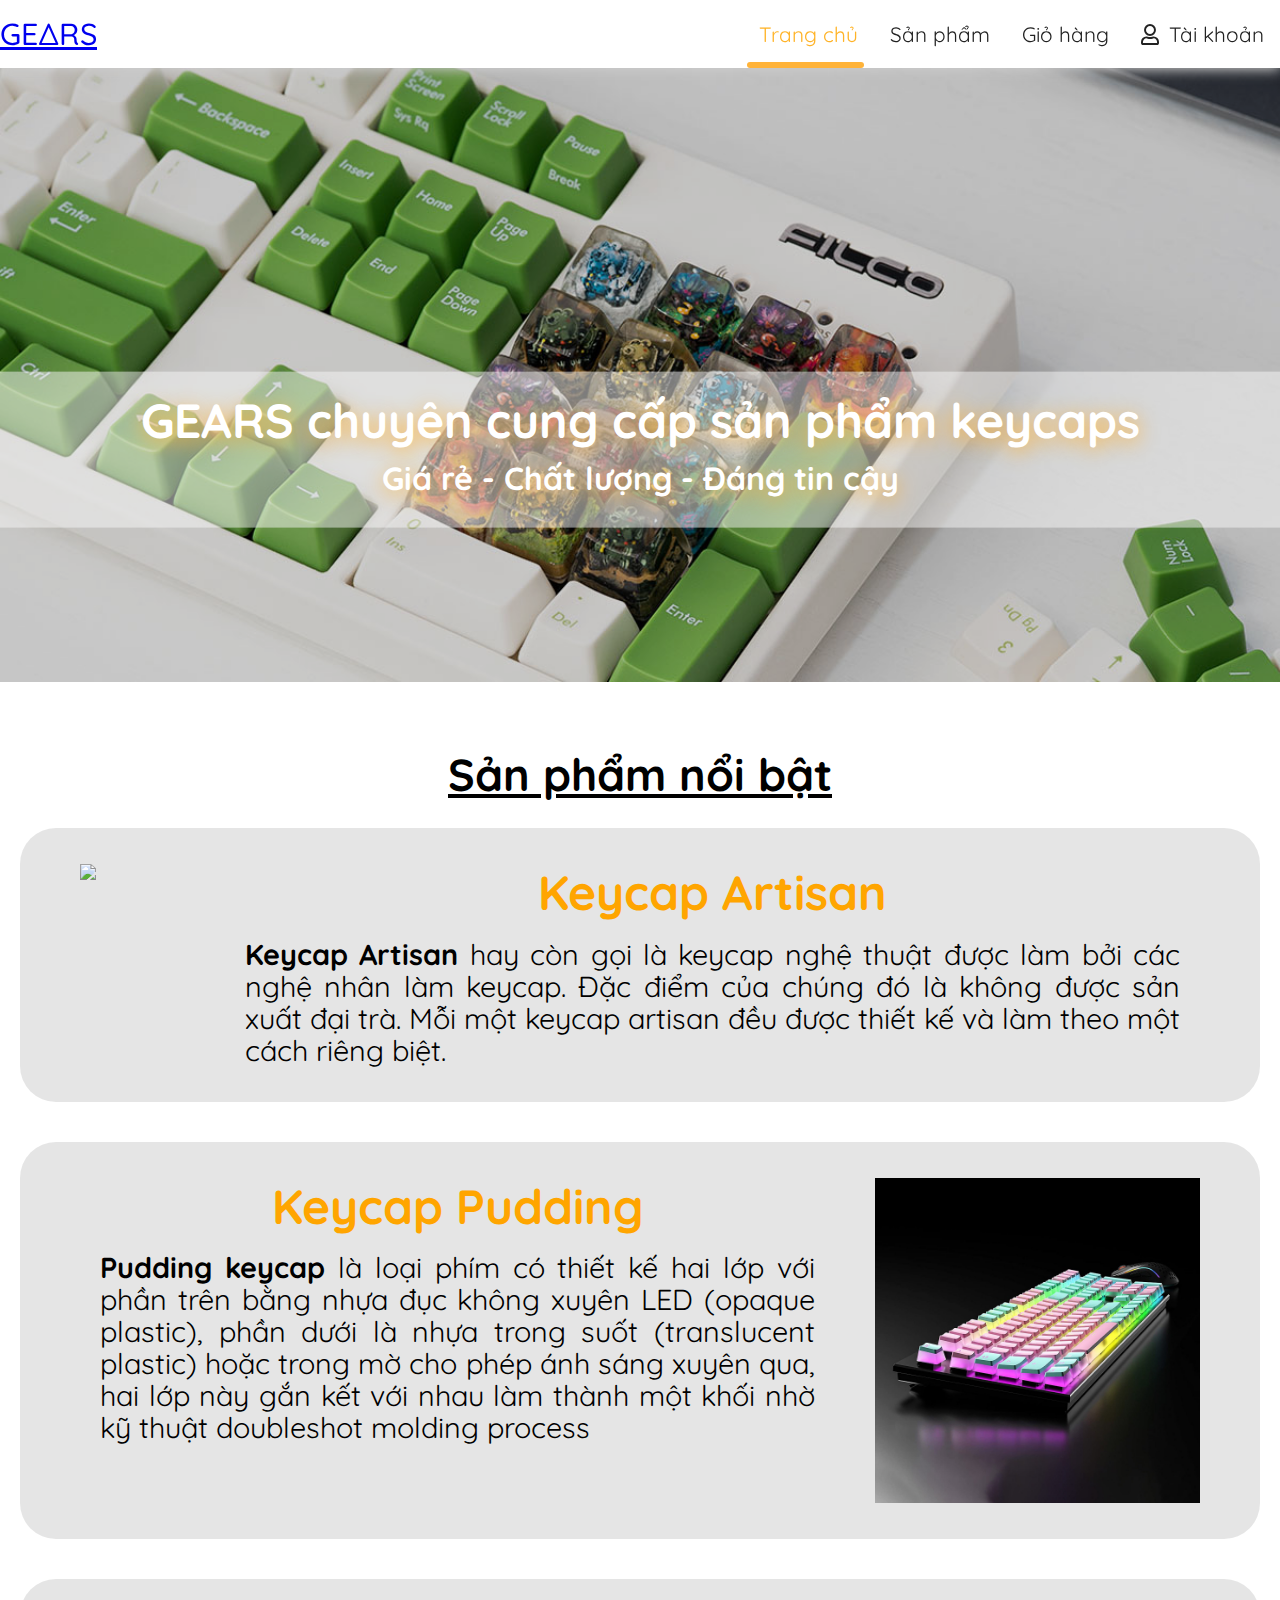
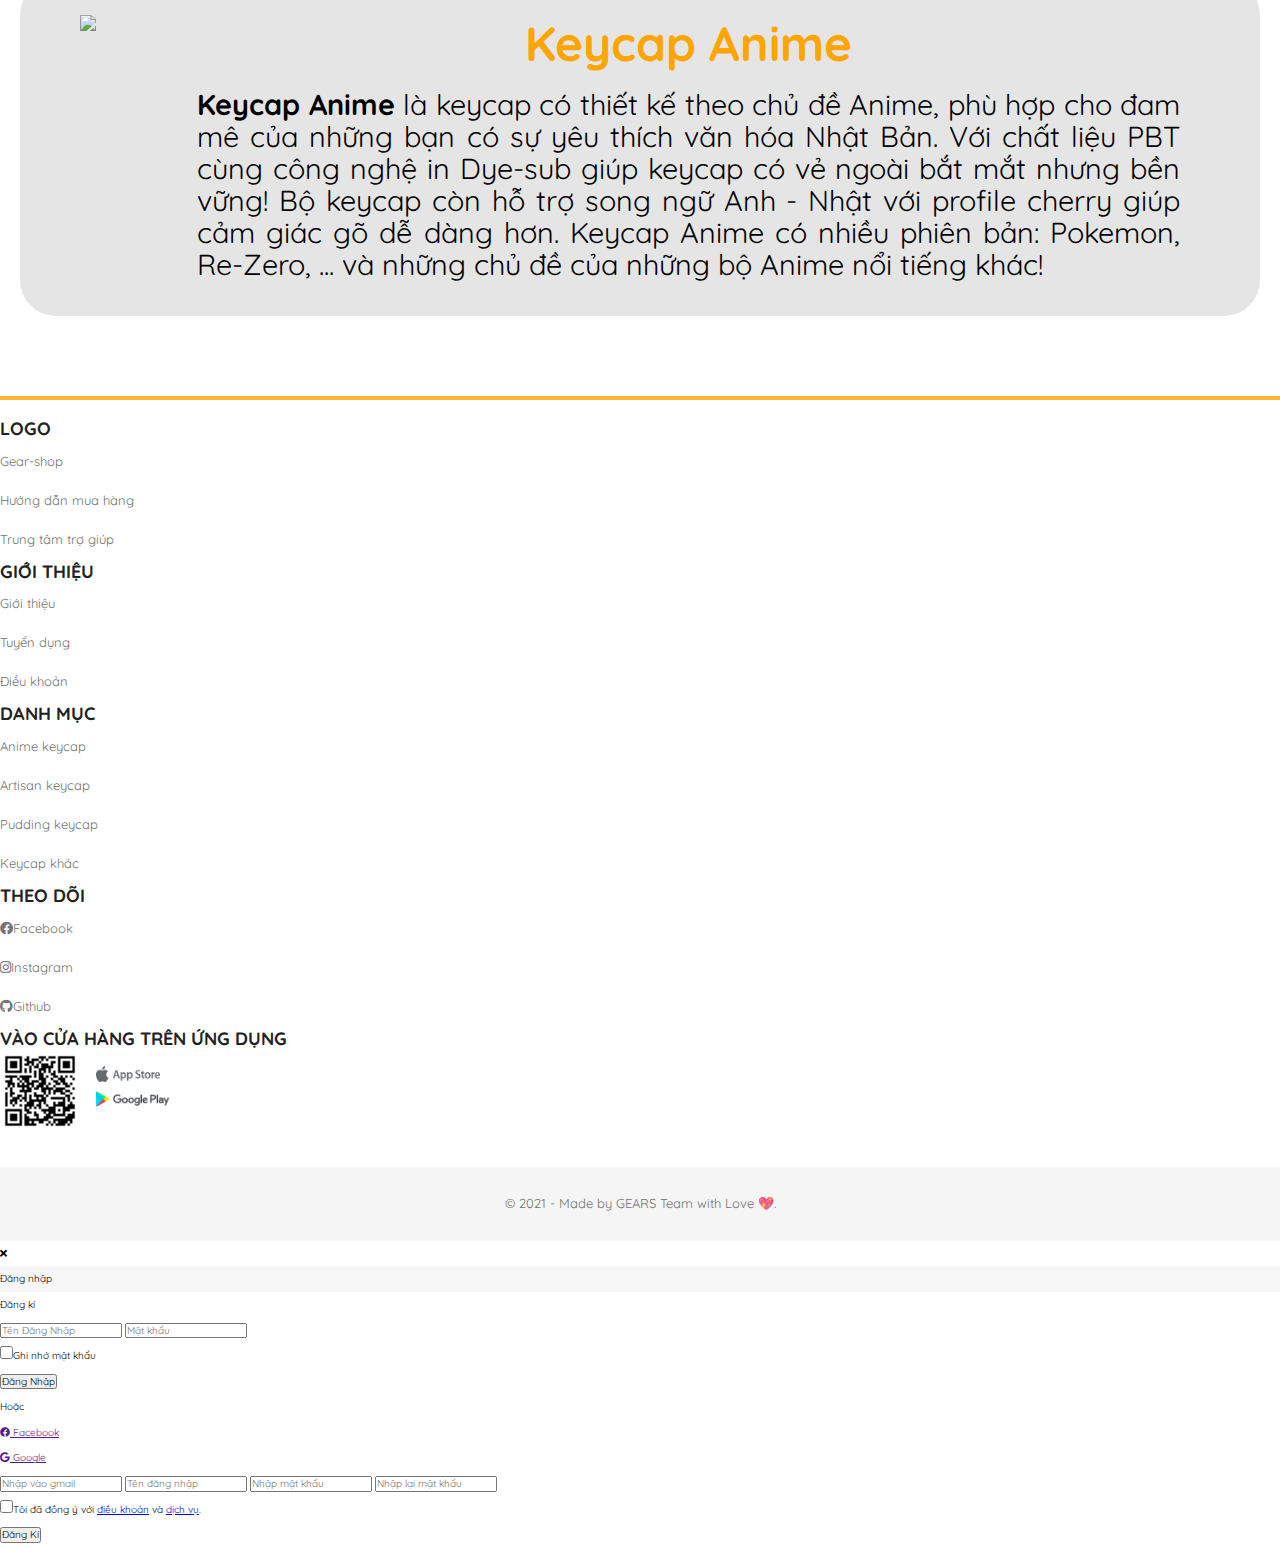
==== commit 89c1e020: "add search form" ====
--- a/index.html
+++ b/index.html
@@ -9,7 +9,6 @@
     <link rel="preconnect" href="https://fonts.googleapis.com">
     <link rel="preconnect" href="https://fonts.gstatic.com" crossorigin>
     <link href=" https://fonts.googleapis.com/css2?family=Quicksand:wght@300;400;500&display=swap" rel="stylesheet">
-
     <link rel="stylesheet" href="./assets/font/fontawesome-free-5.15.4-web/css/all.min.css">
     <link rel="shortcut icon" href="./assets/img/ShortCut_Icon.png">
     <link rel="stylesheet" href="./assets/css/Base.css"> <!-- CSS Base -->
@@ -31,12 +30,14 @@
     <div class="main_body">
         <!-- toast message  -->
         <div id="toast"></div>
-        
+
         <!-- Phần Header -->
         <div class="header js-OpenHeaderForMobile">
             <div class="grid wide">
                 <div class="header-content">
-                    <div class="header-logo">GE∆RS</div>
+                    <div class="header-logo">
+                        <a href="#" class="header-logo--link">GE∆RS</a>
+                    </div>
                     <div class="header-navbar--list">
                         <div class="header-navbar--item js-TabHeader headerActive">Trang chủ</div>
                         <div class="header-navbar--item js-TabHeader">Sản phẩm</div>
@@ -122,6 +123,13 @@
                     <div class="row sm-gutter">
                         <div class="col l-2 m-0 c-0">
                             <div class="category">
+                                <h3 class="category-header">Tìm kiếm</h3>
+                                <form class="category-search" method="get">
+                                    <input type="text" class="category-search--input">
+                                    <button id="search-btn" type="button" class="category-search--btn"><i class="fas fa-search"></i></button>
+                                </form>
+                            </div>
+                            <div class="category">
                                 <h3 class="category-header">Danh Mục</h3>
                                 <ul class="category-list"></ul>
                             </div>
@@ -158,99 +166,98 @@
                 </div>
             </div>
         </div>
-    </div>
-
-    <!-- Phần Footer -->
-    <div class="footer">
-        <div class="grid wide">
-            <div class="row sm-gutter">
-                <div class="col l-2-4 m-4 c-6">
-                    <h3 class="footer__heading">Logo</h3>
-                    <ul class="footer-list">
-                        <li class="footer__list-item">
-                            <a href="#" class="footer-item_link">Gear-shop</a>
-                        </li>
-                        <li class="footer__list-item">
-                            <a href="#" class="footer-item_link">Hướng dẫn mua hàng </a>
-                        </li>
-                        <li class="footer__list-item">
-                            <a href="#" class="footer-item_link">Trung tâm trợ giúp</a>
-                        </li>
-                    </ul>
-                </div>
-                <div class="col l-2-4 m-4 c-6">
-                    <h3 class="footer__heading">Giới thiệu</h3>
-                    <ul class="footer-list">
-                        <li class="footer__list-item">
-                            <a href="#" class="footer-item_link">Giới thiệu</a>
-                        </li>
-                        <li class="footer__list-item">
-                            <a href="#" class="footer-item_link">Tuyển dụng</a>
-                        </li>
-                        <li class="footer__list-item">
-                            <a href="#" class="footer-item_link">Điều khoản</a>
-                        </li>
-                    </ul>
-                </div>
-                <div class="col l-2-4 m-4 c-6">
-                    <h3 class="footer__heading">Danh mục</h3>
-                    <ul class="footer-list">
-                        <li class="footer__list-item">
-                            <a href="#" class="footer-item_link">Anime keycap</a>
-                        </li>
-                        <li class="footer__list-item">
-                            <a href="#" class="footer-item_link">Artisan keycap</a>
-                        </li>
-                        <li class="footer__list-item">
-                            <a href="#" class="footer-item_link">Pudding keycap</a>
-                        </li>
-                        <li class="footer__list-item">
-                            <a href="#" class="footer-item_link">Keycap khác</a>
-                        </li>
-                    </ul>
-                </div>
-                <div class="col l-2-4 m-4 c-6">
-                    <h3 class="footer__heading">Theo dõi</h3>
-                    <ul class="footer-list">
-                        <li class="footer__list-item">
-                            <a href="#" class="footer-item_link"><i class="footer-item_icon fab fa-facebook"></i>
-                                Facebook
-                            </a>
-                        </li>
-                        <li class="footer__list-item">
-                            <a href="#" class="footer-item_link"><i class="footer-item_icon fab fa-instagram"></i>
-                                Instagram
-                            </a>
-                        </li>
-                        <li class="footer__list-item">
-                            <a href="#" class="footer-item_link"><i class="footer-item_icon fab fa-github"></i>
-                                Github
-                            </a>
-                        </li>
-                    </ul>
-                </div>
-                <div class="col l-2-4 m-4 c-12">
-                    <h3 class="footer__heading">Vào cửa hàng trên ứng dụng</h3>
-                    <div class="footer__download">
-                        <img src="./assets/img/QRcode.png"
-                            alt="Download QR" class="footer__download-qr">
-                        <div class="footer__download-apps">
-                            <a href="#" class="footer__download-app-link">
-                                <img src="./assets/img/appstoreicon.png"
-                                    alt="App store" class="footer__download-app-img">
-                            </a>
-                            <a href="#" class="footer__download-app-link">
-                                <img src="./assets/img/ggplaystoreicon.png"
-                                    alt="Google play" class="footer__download-app-img">
-                            </a>
-                        </div>
-                    </div>
-                </div>
-
-            </div>
-        </div>
-        <div class="footer__bottom">
-            <p class="footer__text">© 2021 - Made by GEARS Team with Love 💖.</p>
+
+        <!-- Phần Footer -->
+        <div class="footer">
+            <div class="grid wide">
+                <div class="row sm-gutter">
+                    <div class="col l-2-4 m-4 c-6">
+                        <h3 class="footer__heading">Logo</h3>
+                        <ul class="footer-list">
+                            <li class="footer__list-item">
+                                <a href="#" class="footer-item_link">Gear-shop</a>
+                            </li>
+                            <li class="footer__list-item">
+                                <a href="#" class="footer-item_link">Hướng dẫn mua hàng </a>
+                            </li>
+                            <li class="footer__list-item">
+                                <a href="#" class="footer-item_link">Trung tâm trợ giúp</a>
+                            </li>
+                        </ul>
+                    </div>
+                    <div class="col l-2-4 m-4 c-6">
+                        <h3 class="footer__heading">Giới thiệu</h3>
+                        <ul class="footer-list">
+                            <li class="footer__list-item">
+                                <a href="#" class="footer-item_link">Giới thiệu</a>
+                            </li>
+                            <li class="footer__list-item">
+                                <a href="#" class="footer-item_link">Tuyển dụng</a>
+                            </li>
+                            <li class="footer__list-item">
+                                <a href="#" class="footer-item_link">Điều khoản</a>
+                            </li>
+                        </ul>
+                    </div>
+                    <div class="col l-2-4 m-4 c-6">
+                        <h3 class="footer__heading">Danh mục</h3>
+                        <ul class="footer-list">
+                            <li class="footer__list-item">
+                                <a href="#" class="footer-item_link">Anime keycap</a>
+                            </li>
+                            <li class="footer__list-item">
+                                <a href="#" class="footer-item_link">Artisan keycap</a>
+                            </li>
+                            <li class="footer__list-item">
+                                <a href="#" class="footer-item_link">Pudding keycap</a>
+                            </li>
+                            <li class="footer__list-item">
+                                <a href="#" class="footer-item_link">Keycap khác</a>
+                            </li>
+                        </ul>
+                    </div>
+                    <div class="col l-2-4 m-4 c-6">
+                        <h3 class="footer__heading">Theo dõi</h3>
+                        <ul class="footer-list">
+                            <li class="footer__list-item">
+                                <a href="#" class="footer-item_link"><i class="footer-item_icon fab fa-facebook"></i>
+                                    Facebook
+                                </a>
+                            </li>
+                            <li class="footer__list-item">
+                                <a href="#" class="footer-item_link"><i class="footer-item_icon fab fa-instagram"></i>
+                                    Instagram
+                                </a>
+                            </li>
+                            <li class="footer__list-item">
+                                <a href="#" class="footer-item_link"><i class="footer-item_icon fab fa-github"></i>
+                                    Github
+                                </a>
+                            </li>
+                        </ul>
+                    </div>
+                    <div class="col l-2-4 m-4 c-12">
+                        <h3 class="footer__heading">Vào cửa hàng trên ứng dụng</h3>
+                        <div class="footer__download">
+                            <img src="./assets/img/QRcode.png" alt="Download QR" class="footer__download-qr">
+                            <div class="footer__download-apps">
+                                <a href="#" class="footer__download-app-link">
+                                    <img src="./assets/img/appstoreicon.png" alt="App store"
+                                        class="footer__download-app-img">
+                                </a>
+                                <a href="#" class="footer__download-app-link">
+                                    <img src="./assets/img/ggplaystoreicon.png" alt="Google play"
+                                        class="footer__download-app-img">
+                                </a>
+                            </div>
+                        </div>
+                    </div>
+
+                </div>
+            </div>
+            <div class="footer__bottom">
+                <p class="footer__text">© 2021 - Made by GEARS Team with Love 💖.</p>
+            </div>
         </div>
     </div>
 
@@ -336,7 +343,6 @@
     <script src="./assets/scripts/LoginRegister.js"></script>
     <script src="./assets/scripts/Products.js"></script>
     <script src="./assets/scripts/Cart.js"></script>
-
 </body>
 
 </html>--- a/assets/css/Product.css
+++ b/assets/css/Product.css
@@ -7,9 +7,11 @@
 }
 
 .category {
+    padding: 6px;
+    margin-bottom: 16px;
+    border-radius: 8px;
     background-color: #7b7b7b33;
-    padding: 6px;
-    border-radius: 8px;
+    box-shadow: 0 2px 4px 0 rgb(156 156 156);
 }
 
 .category-header {
@@ -24,6 +26,38 @@
     text-decoration: underline;
 }
 
+.category-search {
+    display: flex;
+    align-content: center;
+    justify-content: center;
+}
+
+.category-search--input {
+    width: 100%;
+    padding: 4px 8px;
+    border: 1px solid #ccc;
+    border-radius: 4px;
+    font-size: 16px;
+}
+
+.category-search--input:focus {
+    outline: 0;
+}
+
+.category-search--btn {
+    background-color: transparent;
+    border: none;
+    font-size: 20px;
+    padding: 0 8px;
+    opacity: 0.5;
+    transition: all 0.3s;
+}
+
+.category-search--btn:hover {
+    opacity: 1;
+    cursor: pointer;
+}
+
 .category-list {
     list-style: none;
 }
@@ -73,15 +107,15 @@
 }
 
 .mobile-category__item:nth-of-type(3n) .mobile-category__link {
-    background-color: #4fffd3;
+    background-color: #fffe8d;
 }
 
 .mobile-category__item:nth-of-type(3n + 1) .mobile-category__link {
-    background-color: #ffc9a5;
+    background-color: #ffbc70;
 }
 
 .mobile-category__item:nth-of-type(3n + 2) .mobile-category__link {
-    background-color: #fff993;
+    background-color: #ffd54b;
 }
 
 .mobile-category__link {
@@ -116,10 +150,11 @@
     flex-direction: column;
     justify-content: space-between;
     align-content: center;
-    background-color: #7b7b7b33;
+    background-image: linear-gradient(360deg, #ffdebc 0%, #ffffff 45%);
     margin-bottom: 12px;
     height: 380px;
     padding: 8px 6px;
+    border-radius: 8px;
     box-shadow: 0 2px 6px 0 rgb(156 156 156);
 }
 
@@ -138,8 +173,7 @@
 
 .product-item--name {
     font-size: 16px;
-    line-height: 1.6rem;
-    margin: 8px 4px 6px;
+    margin: 8px 0 4px;
     overflow: hidden;
     display: block;
     display: -webkit-box;
@@ -157,7 +191,6 @@
 
 .product-item--price {
     font-size: 1.3rem;
-    margin-left: 10px;
 }
 
 .product-item--type {
@@ -186,7 +219,7 @@
 }
 
 #js-product-list {
-    padding: 10px 12px;
+    padding: 0 12px;
 }
 
 /* pagination  */
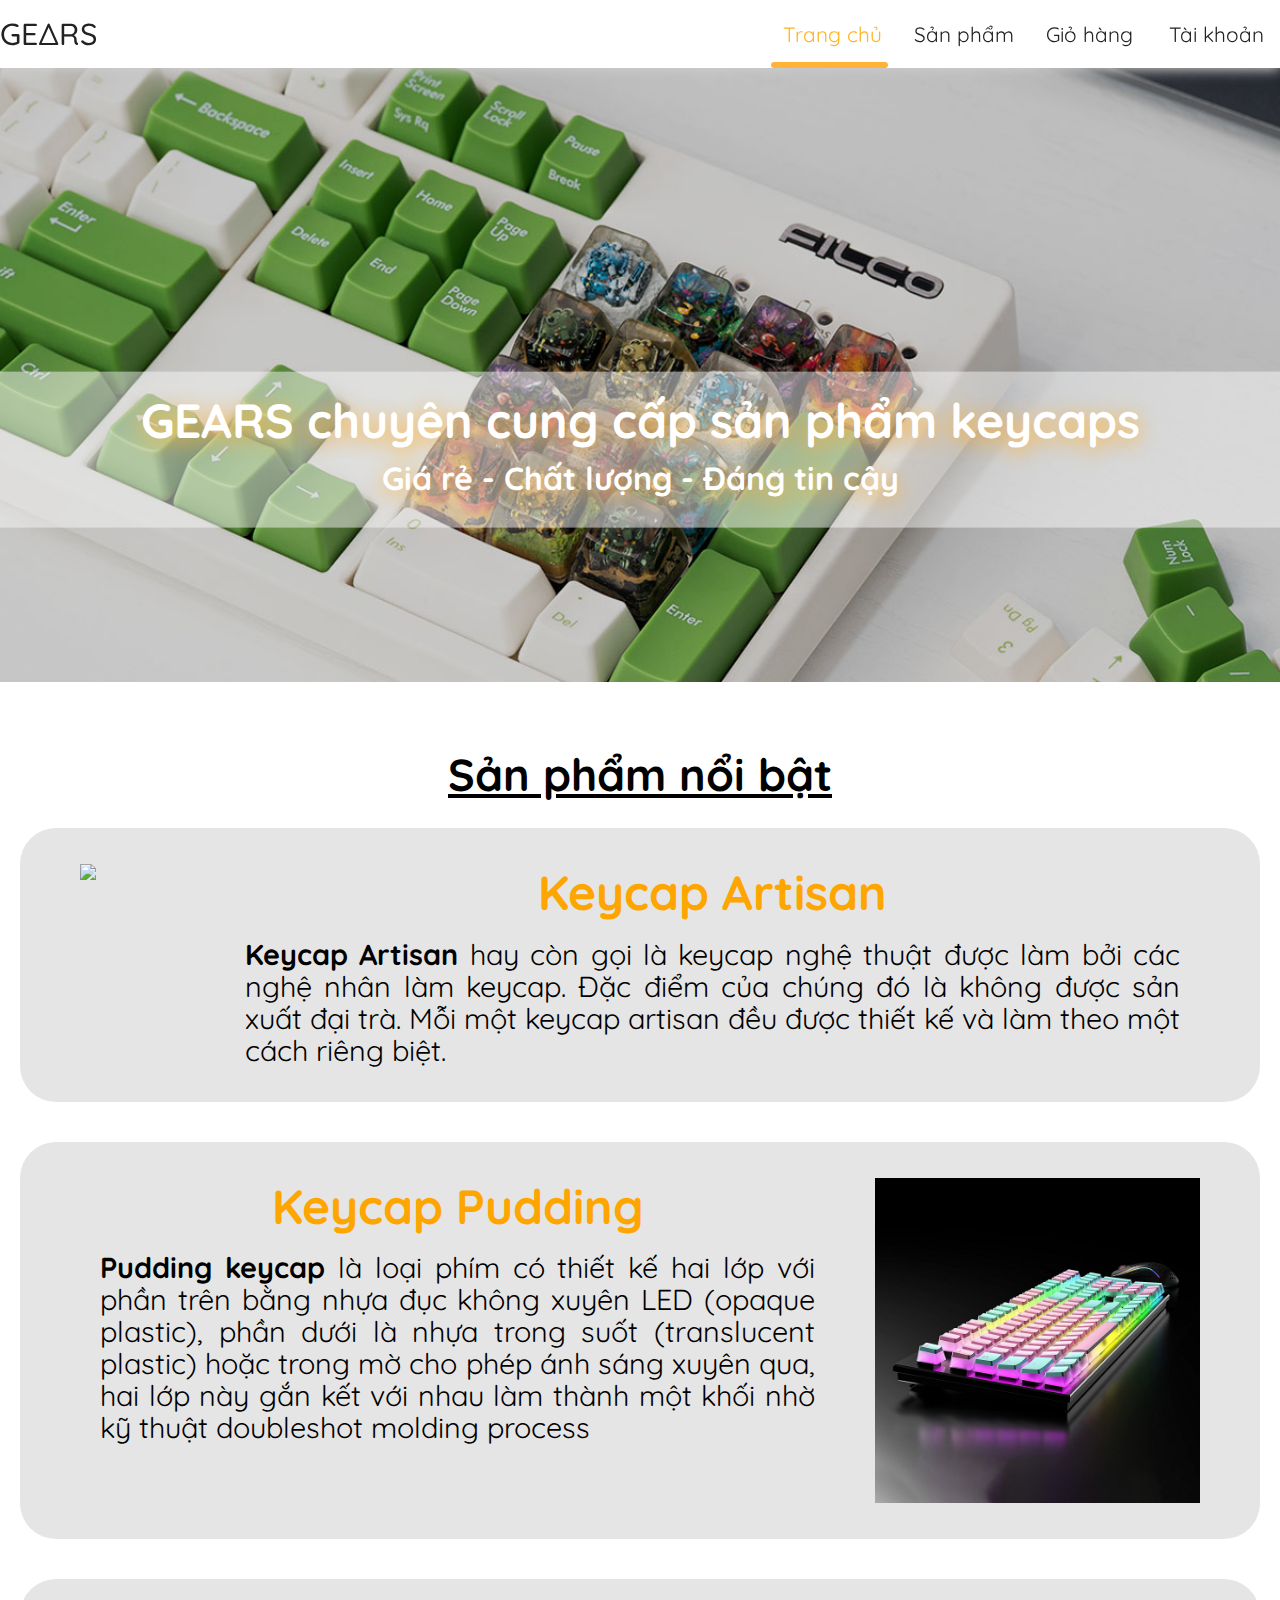
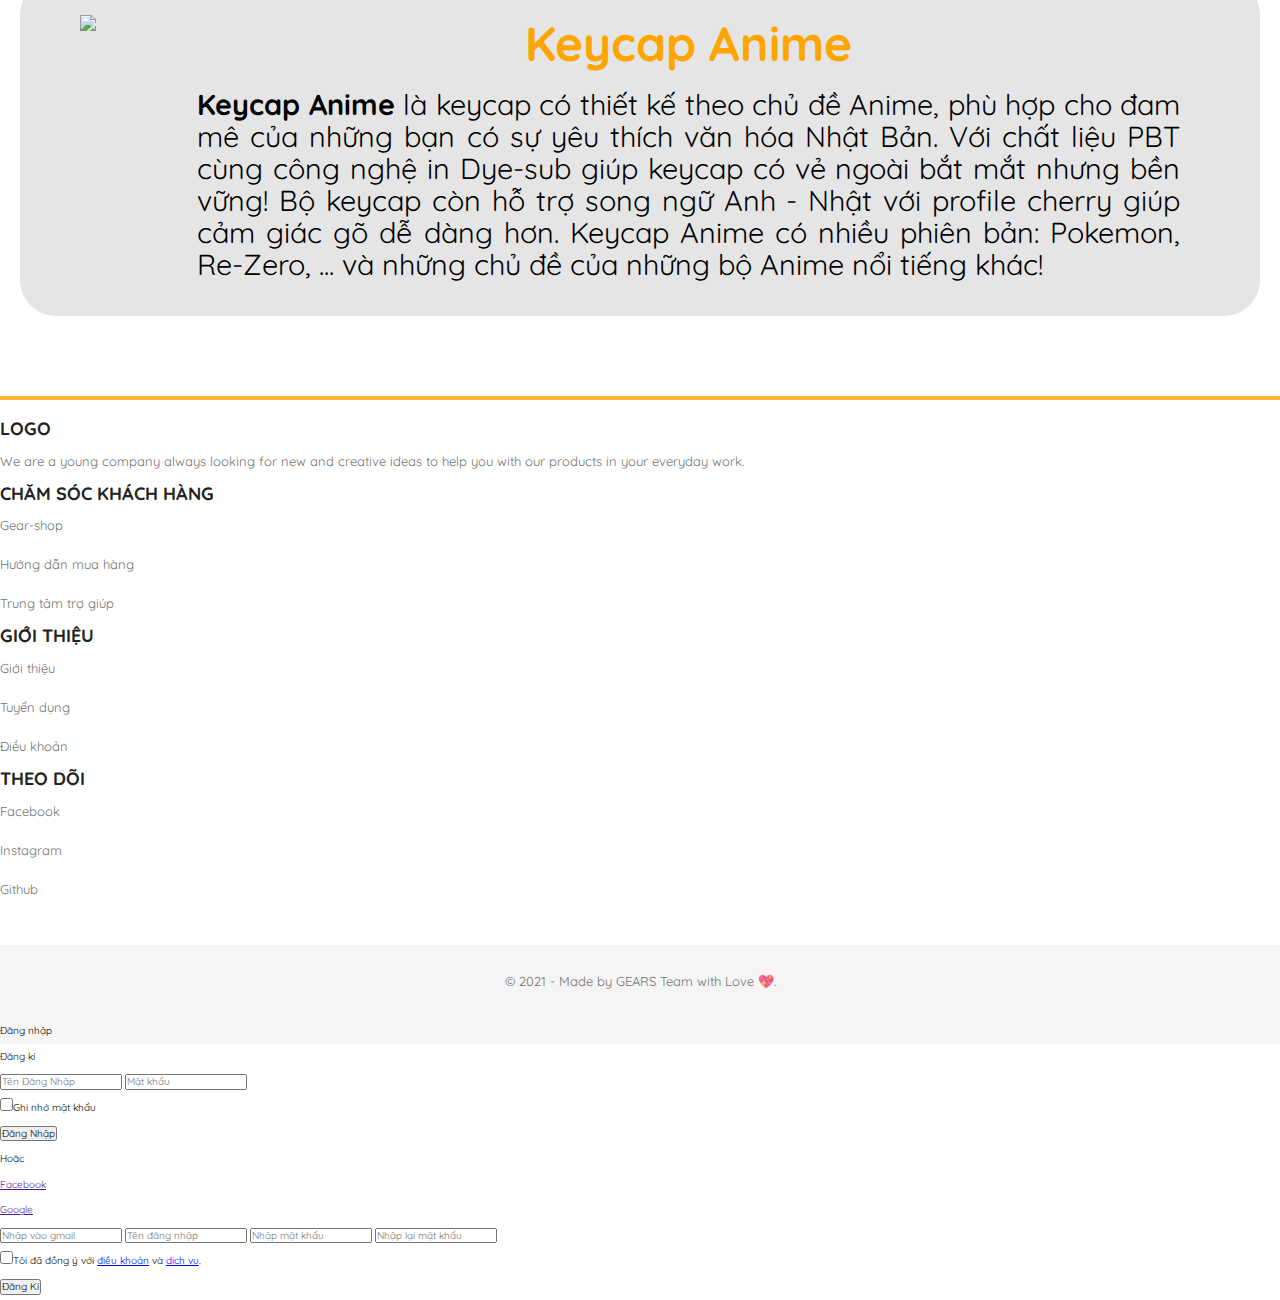
==== commit 54abfaae: "Update index.html" ====
--- a/index.html
+++ b/index.html
@@ -9,7 +9,12 @@
     <link rel="preconnect" href="https://fonts.googleapis.com">
     <link rel="preconnect" href="https://fonts.gstatic.com" crossorigin>
     <link href=" https://fonts.googleapis.com/css2?family=Quicksand:wght@300;400;500&display=swap" rel="stylesheet">
-    <link rel="stylesheet" href="./assets/font/fontawesome-free-5.15.4-web/css/all.min.css">
+    <link rel="stylesheet" href="https://cdnjs.cloudflare.com/ajax/libs/normalize/8.0.1/normalize.min.css"
+        integrity="sha512-NhSC1YmyruXifcj/KFRWoC561YpHpc5Jtzgvbuzx5VozKpWvQ+4nXhPdFgmx8xqexRcpAglTj9sIBWINXa8x5w=="
+        crossorigin="anonymous" referrerpolicy="no-referrer" />
+    <link rel="stylesheet" href="https://cdnjs.cloudflare.com/ajax/libs/font-awesome/6.0.0-beta2/css/all.min.css"
+        integrity="sha512-YWzhKL2whUzgiheMoBFwW8CKV4qpHQAEuvilg9FAn5VJUDwKZZxkJNuGM4XkWuk94WCrrwslk8yWNGmY1EduTA=="
+        crossorigin="anonymous" referrerpolicy="no-referrer" />
     <link rel="shortcut icon" href="./assets/img/ShortCut_Icon.png">
     <link rel="stylesheet" href="./assets/css/Base.css"> <!-- CSS Base -->
     <link rel="stylesheet" href="./assets/css/Grid.css"> <!-- Grid System -->
@@ -30,14 +35,12 @@
     <div class="main_body">
         <!-- toast message  -->
         <div id="toast"></div>
-
+        
         <!-- Phần Header -->
         <div class="header js-OpenHeaderForMobile">
             <div class="grid wide">
                 <div class="header-content">
-                    <div class="header-logo">
-                        <a href="#" class="header-logo--link">GE∆RS</a>
-                    </div>
+                    <div class="header-logo">GE∆RS</div>
                     <div class="header-navbar--list">
                         <div class="header-navbar--item js-TabHeader headerActive">Trang chủ</div>
                         <div class="header-navbar--item js-TabHeader">Sản phẩm</div>
@@ -123,13 +126,6 @@
                     <div class="row sm-gutter">
                         <div class="col l-2 m-0 c-0">
                             <div class="category">
-                                <h3 class="category-header">Tìm kiếm</h3>
-                                <form class="category-search" method="get">
-                                    <input type="text" class="category-search--input">
-                                    <button id="search-btn" type="button" class="category-search--btn"><i class="fas fa-search"></i></button>
-                                </form>
-                            </div>
-                            <div class="category">
                                 <h3 class="category-header">Danh Mục</h3>
                                 <ul class="category-list"></ul>
                             </div>
@@ -166,98 +162,77 @@
                 </div>
             </div>
         </div>
-
-        <!-- Phần Footer -->
-        <div class="footer">
-            <div class="grid wide">
-                <div class="row sm-gutter">
-                    <div class="col l-2-4 m-4 c-6">
-                        <h3 class="footer__heading">Logo</h3>
-                        <ul class="footer-list">
-                            <li class="footer__list-item">
-                                <a href="#" class="footer-item_link">Gear-shop</a>
-                            </li>
-                            <li class="footer__list-item">
-                                <a href="#" class="footer-item_link">Hướng dẫn mua hàng </a>
-                            </li>
-                            <li class="footer__list-item">
-                                <a href="#" class="footer-item_link">Trung tâm trợ giúp</a>
-                            </li>
-                        </ul>
-                    </div>
-                    <div class="col l-2-4 m-4 c-6">
-                        <h3 class="footer__heading">Giới thiệu</h3>
-                        <ul class="footer-list">
-                            <li class="footer__list-item">
-                                <a href="#" class="footer-item_link">Giới thiệu</a>
-                            </li>
-                            <li class="footer__list-item">
-                                <a href="#" class="footer-item_link">Tuyển dụng</a>
-                            </li>
-                            <li class="footer__list-item">
-                                <a href="#" class="footer-item_link">Điều khoản</a>
-                            </li>
-                        </ul>
-                    </div>
-                    <div class="col l-2-4 m-4 c-6">
-                        <h3 class="footer__heading">Danh mục</h3>
-                        <ul class="footer-list">
-                            <li class="footer__list-item">
-                                <a href="#" class="footer-item_link">Anime keycap</a>
-                            </li>
-                            <li class="footer__list-item">
-                                <a href="#" class="footer-item_link">Artisan keycap</a>
-                            </li>
-                            <li class="footer__list-item">
-                                <a href="#" class="footer-item_link">Pudding keycap</a>
-                            </li>
-                            <li class="footer__list-item">
-                                <a href="#" class="footer-item_link">Keycap khác</a>
-                            </li>
-                        </ul>
-                    </div>
-                    <div class="col l-2-4 m-4 c-6">
-                        <h3 class="footer__heading">Theo dõi</h3>
-                        <ul class="footer-list">
-                            <li class="footer__list-item">
-                                <a href="#" class="footer-item_link"><i class="footer-item_icon fab fa-facebook"></i>
-                                    Facebook
-                                </a>
-                            </li>
-                            <li class="footer__list-item">
-                                <a href="#" class="footer-item_link"><i class="footer-item_icon fab fa-instagram"></i>
-                                    Instagram
-                                </a>
-                            </li>
-                            <li class="footer__list-item">
-                                <a href="#" class="footer-item_link"><i class="footer-item_icon fab fa-github"></i>
-                                    Github
-                                </a>
-                            </li>
-                        </ul>
-                    </div>
-                    <div class="col l-2-4 m-4 c-12">
-                        <h3 class="footer__heading">Vào cửa hàng trên ứng dụng</h3>
-                        <div class="footer__download">
-                            <img src="./assets/img/QRcode.png" alt="Download QR" class="footer__download-qr">
-                            <div class="footer__download-apps">
-                                <a href="#" class="footer__download-app-link">
-                                    <img src="./assets/img/appstoreicon.png" alt="App store"
-                                        class="footer__download-app-img">
-                                </a>
-                                <a href="#" class="footer__download-app-link">
-                                    <img src="./assets/img/ggplaystoreicon.png" alt="Google play"
-                                        class="footer__download-app-img">
-                                </a>
-                            </div>
-                        </div>
-                    </div>
-
-                </div>
-            </div>
-            <div class="footer__bottom">
-                <p class="footer__text">© 2021 - Made by GEARS Team with Love 💖.</p>
-            </div>
+    </div>
+
+    <!-- Phần Footer -->
+    <div class="footer">
+        <div class="grid wide">
+            <div class="row sm-gutter">
+                <div class="col l-6 m-4 c-6">
+                    <h3 class="footer__heading">LOGO</h3>
+                    <ul class="footer-list">
+                        <li class="footer__list-item">
+                            <a href="#" class="footer-item_link">We are a young company always looking for new 
+                            and creative ideas to help you with our products in your everyday work.</a>
+                        </li>
+                        <!-- <li class="footer__list-item">
+                            <a href="#" class="footer-item_link">Our team</a>
+                        </li> -->
+                    </ul>
+                </div>
+
+                <div class="col l-2 m-4 c-6">
+                    <h3 class="footer__heading">Chăm sóc khách hàng</h3>
+                    <ul class="footer-list">
+                        <li class="footer__list-item">
+                            <a href="#" class="footer-item_link">Gear-shop</a>
+                        </li>
+                        <li class="footer__list-item">
+                            <a href="#" class="footer-item_link">Hướng dẫn mua hàng </a>
+                        </li>
+                        <li class="footer__list-item">
+                            <a href="#" class="footer-item_link">Trung tâm trợ giúp</a>
+                        </li>
+                    </ul>
+                </div>
+                <div class="col l-2 m-4 c-6">
+                    <h3 class="footer__heading">Giới thiệu</h3>
+                    <ul class="footer-list">
+                        <li class="footer__list-item">
+                            <a href="#" class="footer-item_link">Giới thiệu</a>
+                        </li>
+                        <li class="footer__list-item">
+                            <a href="#" class="footer-item_link">Tuyển dụng</a>
+                        </li>
+                        <li class="footer__list-item">
+                            <a href="#" class="footer-item_link">Điều khoản</a>
+                        </li>
+                    </ul>
+                </div>
+                <div class="col l-2 m-4 c-6">
+                    <h3 class="footer__heading">Theo dõi</h3>
+                    <ul class="footer-list">
+                        <li class="footer__list-item">
+                            <a href="#" class="footer-item_link"><i class="footer-item_icon fab fa-facebook"></i>
+                                Facebook
+                            </a>
+                        </li>
+                        <li class="footer__list-item">
+                            <a href="#" class="footer-item_link"><i class="footer-item_icon fab fa-instagram"></i>
+                                Instagram
+                            </a>
+                        </li>
+                        <li class="footer__list-item">
+                            <a href="#" class="footer-item_link"><i class="footer-item_icon fab fa-github"></i>
+                                Github
+                            </a>
+                        </li>
+                    </ul>
+                </div>
+            </div>
+        </div>
+        <div class="footer__bottom">
+            <p class="footer__text">© 2021 - Made by GEARS Team with Love 💖.</p>
         </div>
     </div>
 
@@ -343,6 +318,7 @@
     <script src="./assets/scripts/LoginRegister.js"></script>
     <script src="./assets/scripts/Products.js"></script>
     <script src="./assets/scripts/Cart.js"></script>
+
 </body>
 
 </html>--- a/assets/css/Product.css
+++ b/assets/css/Product.css
@@ -30,6 +30,7 @@
     display: flex;
     align-content: center;
     justify-content: center;
+    padding: 4px 6px;
 }
 
 .category-search--input {
@@ -142,6 +143,36 @@
     opacity: 0.8;
 }
 
+/* Mobile Search */
+.mobile-search {
+    display: none;
+    align-content: center;
+    justify-content: center;
+    padding: 0 16px;
+    margin-bottom: 12px;
+}
+
+.mobile-search--input {
+    width: 100%;
+    padding: 6px;
+    border: 1px solid #ccc;
+    border-radius: 4px;
+    font-size: 16px;
+}
+
+.mobile-search--btn{
+    padding: 4px 16px;
+    font-size: 1.2rem;
+    margin-left: 4px;
+    border-radius: 4px;
+    border: 1px solid rgb(126, 126, 126);
+    background-color: #ffa310;
+    color: white;
+}
+
+.mobile-search--btn:checked {
+
+}
 /* product */
 .main-product {}
 
--- a/assets/css/Responsive.css
+++ b/assets/css/Responsive.css
@@ -43,6 +43,11 @@
         font-size: 2rem;
     }
 
+    .js-product:hover {
+        background-color: #ffa310;
+        color: white;
+    }
+
     .product-introduce--content-contents {
         padding: 4px 8px 0;
         font-size: 1.4rem;
@@ -52,8 +57,13 @@
     /* Category Mobie and Tablet */
     .mobile-category {
         display: block;
-    }
-
+        padding: 0 12px;
+    }
+
+    .mobile-search {
+        display: flex;
+    }
+    
     /* Container */
     .container-Product {
         padding-top: 16px;
@@ -80,11 +90,56 @@
     .container__cart-Item-desciption {
         font-size: 1.2rem;
     }
+
+    .cart, 
+    .cartPayment {
+        padding: 4px 24px;
+    }
+    
+
+    table, th, td {
+        border-top: 1px solid #ccc;
+        border-bottom: 1px solid #ccc;
+        font-size: 0.8rem;
+        line-height: 1.6;
+    }
+
+    td {
+        padding: 4px 0;
+    }
+
+    .container__Mycart-listItem {
+        padding: 12px 8px;
+    }
+
+    /* Product */
+    #js-product-list {
+        padding: 16px 8px 8px;
+    }
+
 }
 /* Tablet */
 @media (min-width: 740px) and (max-width: 1023px) {
     /* admin */
-
+    .product-item {
+        height: 350px;
+    }
+
+    .container {
+        min-height: 60vh;
+    }
+    
+    .product-item--name {
+        font-size: 13px;
+    }
+
+    .product-item--price {
+        font-size: 1rem;
+    }
+
+    .product-item--type {
+        font-size: 0.8rem;
+    }
 }
 
 /* Mobile */
@@ -112,7 +167,7 @@
     }
 
     .header-navbar--item {
-        font-size: 1.5rem;
+        font-size: 1.4rem;
         text-align: center;
         margin: 0;
         padding: 0;
@@ -164,9 +219,13 @@
         padding: 4px 4px 16px
     }
     
+    .container {
+        min-height: 60vh;
+    }
+
     .container__cart-title {
         padding: 0px 0px 16px;
-        font-size: 1.8rem;
+        font-size: 1.6rem;
     }
 
     .container__cart-listItem {
@@ -187,7 +246,7 @@
 
 
     .container__cart-Item-name {
-        font-size: 1.2rem;
+        font-size: 1rem;
         line-height: 1.6rem;
         padding: 0;
     }
@@ -197,7 +256,7 @@
     }
 
     .container__cart-Item-desciption {
-        font-size: 0.9rem;
+        font-size: 0.8rem;
     }
 
     .container__cart-Item-remove {
@@ -209,5 +268,84 @@
         margin-right: 8px;
     }
 
-
+    .product-item {
+        padding: 8px 4px;
+        height: 320px;
+    }
+
+    .product-item-main {
+        padding: 0 6px;
+    }
+
+    .product-item--price {
+        font-size: 0.8rem;
+    }
+
+    .product-item--type {
+        font-size: 0.8rem;
+    }
+
+    .js-product {
+        font-size: 1rem;
+    }
+
+
+    /* Cart */
+    .container_Mycart-Temp {
+        font-size: 1rem;
+    }
+
+    /* footer */
+    
+    .footer__heading,
+    .footer-item_link {
+        text-align: center;
+    }
+
+    .footer__heading {
+        font-size: 0.8rem !important;
+    }
+
+    .footer-item_link {
+        justify-content: center;
+    }
+
+    .footer-list {
+        margin-bottom: 12px;
+    }
+
+    .footer__download {
+        justify-content: center;
+    }
+
+    .footer__download-apps {
+        flex: none !important;
+    }
+
+    .pagination-item--link {
+        min-width: 28px;
+        font-size: 1.6rem;
+    }
+
+    .container__cart-wrap {
+        padding: 12px 4px;
+    }
+
+    .container__cart-listItem {
+        padding: 4px;
+    }
+
+    .container__Mycart-wrap {
+        padding: 8px 4px;
+    }
+
+    .product-item--name {
+        font-size: 12px;
+    }
+
+    /* toast */
+    #toast {
+        top: 75px !important;
+        right: 12px !important;
+    }
 }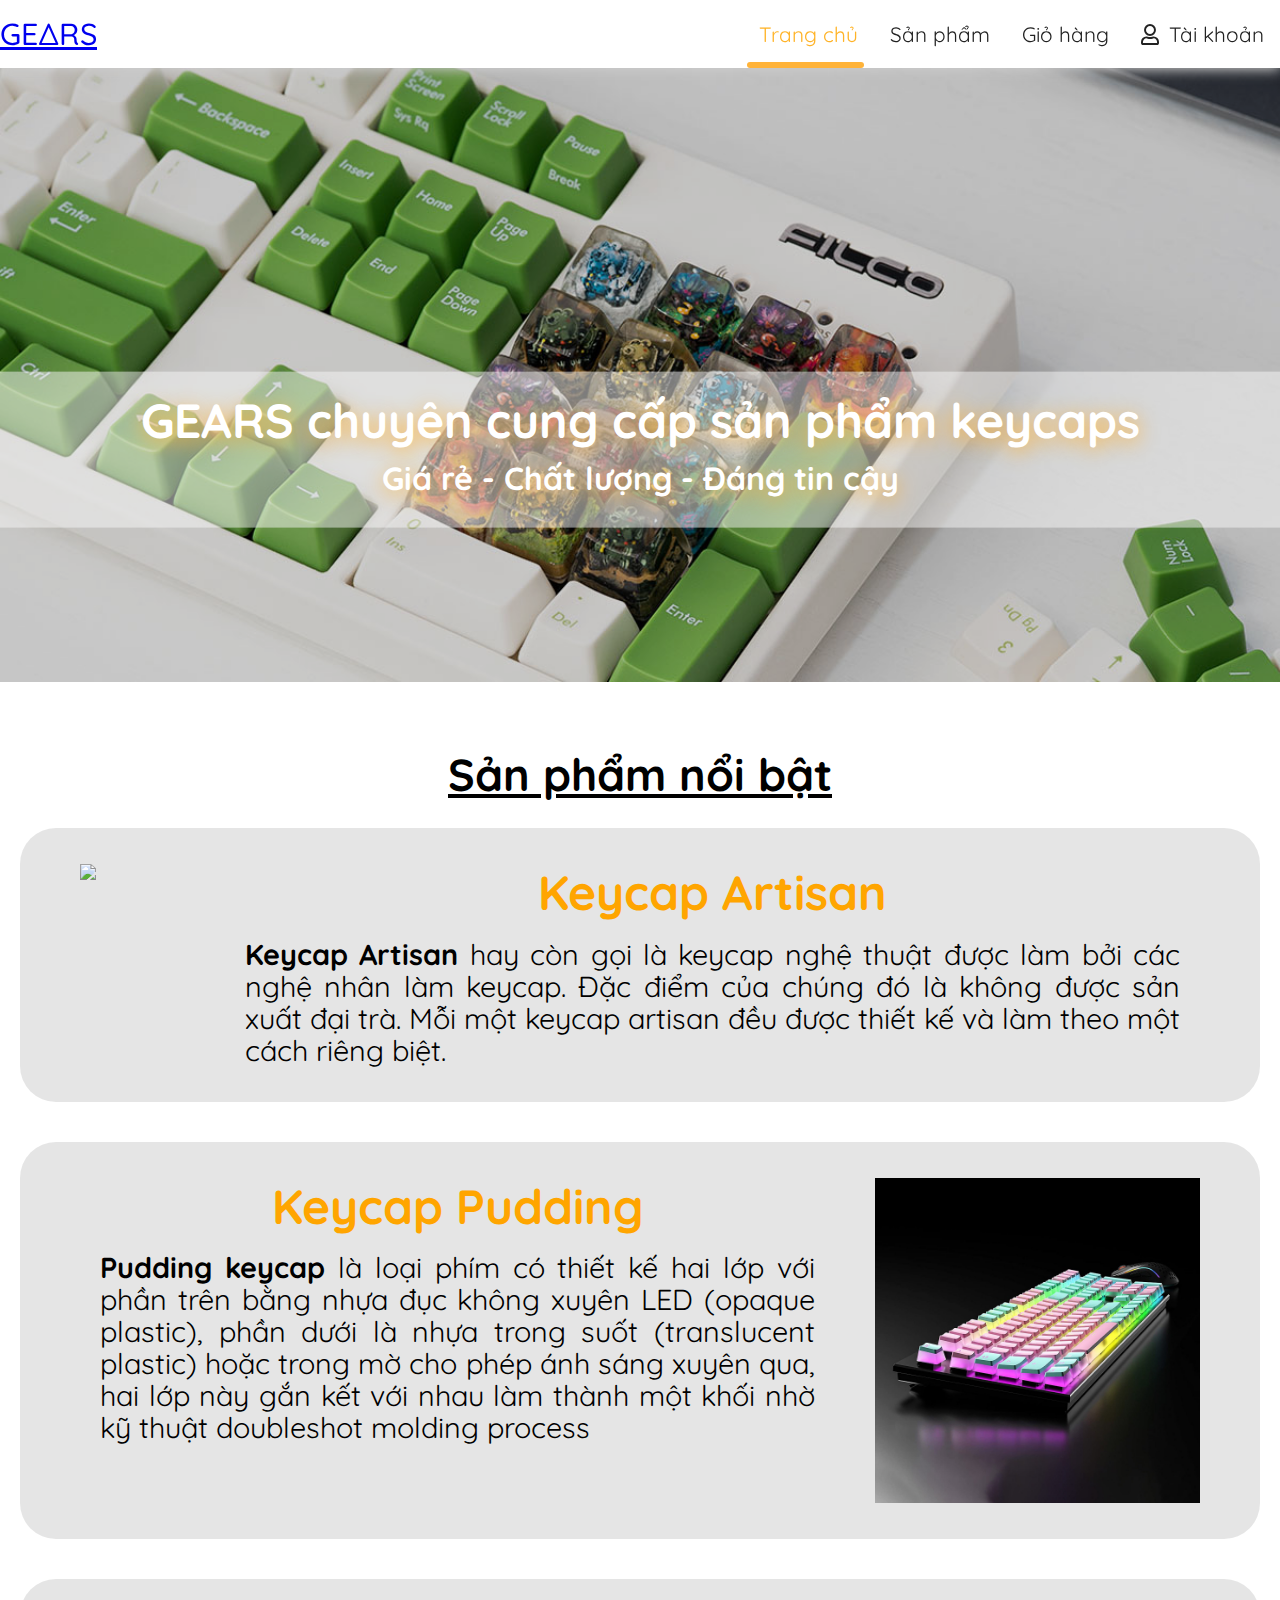
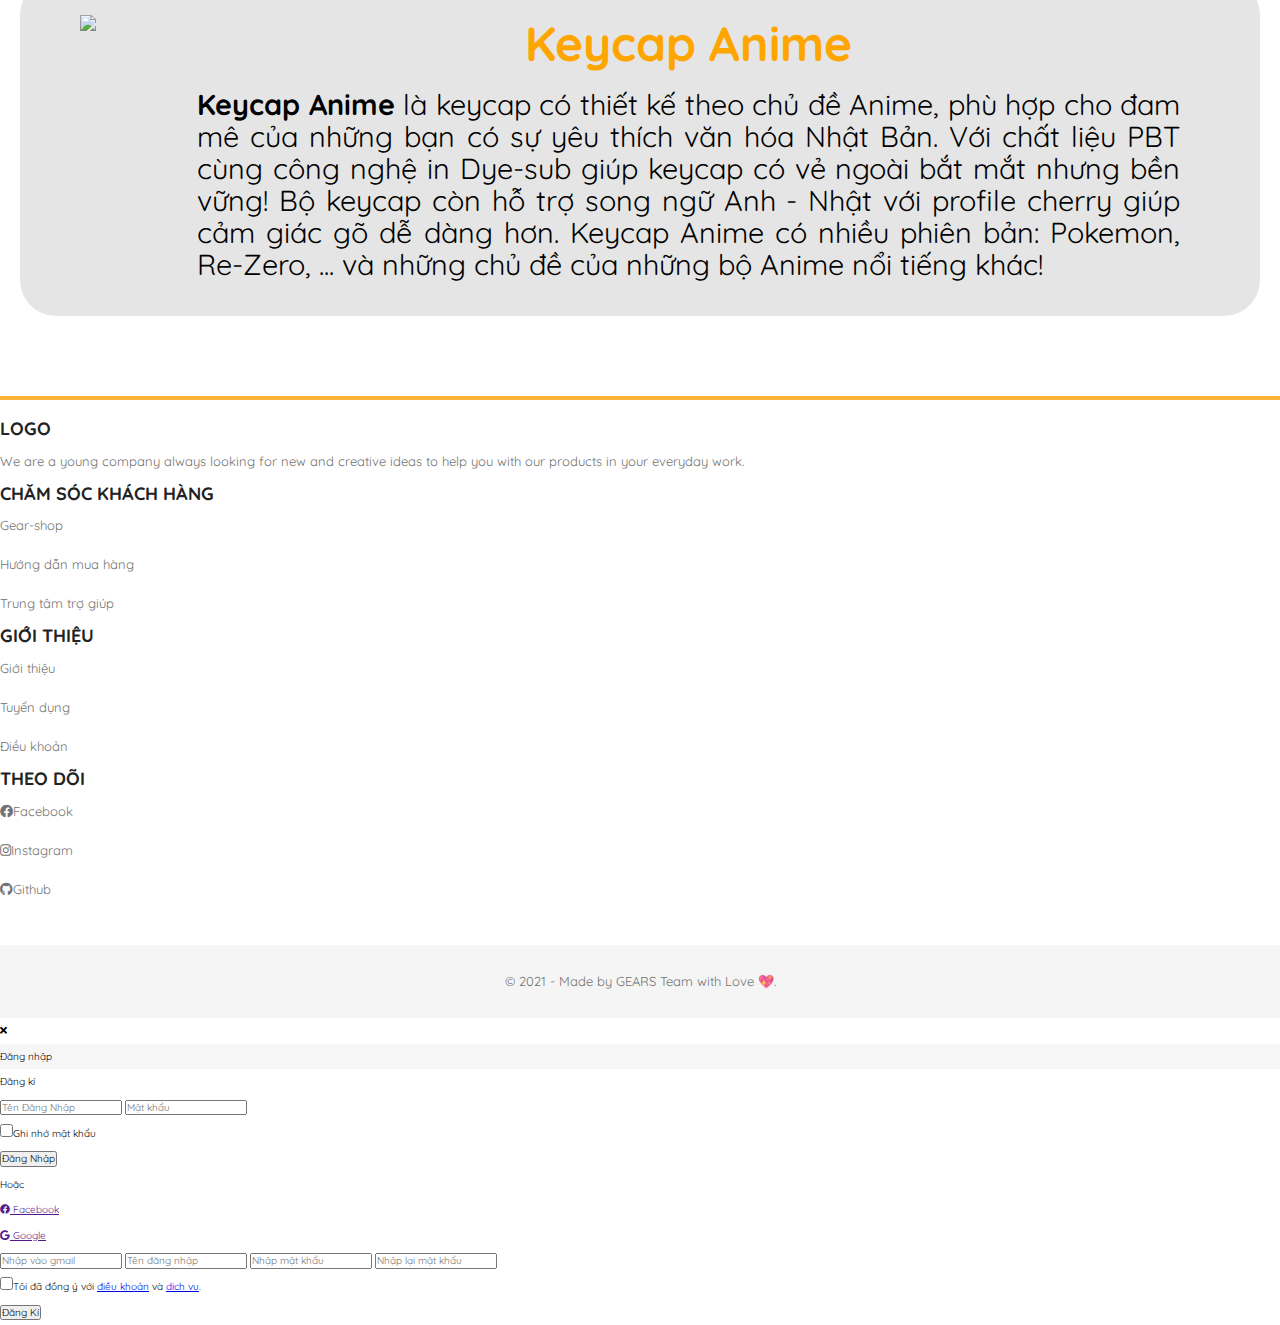
==== commit 7760d57a: "fix bug" ====
--- a/index.html
+++ b/index.html
@@ -9,12 +9,7 @@
     <link rel="preconnect" href="https://fonts.googleapis.com">
     <link rel="preconnect" href="https://fonts.gstatic.com" crossorigin>
     <link href=" https://fonts.googleapis.com/css2?family=Quicksand:wght@300;400;500&display=swap" rel="stylesheet">
-    <link rel="stylesheet" href="https://cdnjs.cloudflare.com/ajax/libs/normalize/8.0.1/normalize.min.css"
-        integrity="sha512-NhSC1YmyruXifcj/KFRWoC561YpHpc5Jtzgvbuzx5VozKpWvQ+4nXhPdFgmx8xqexRcpAglTj9sIBWINXa8x5w=="
-        crossorigin="anonymous" referrerpolicy="no-referrer" />
-    <link rel="stylesheet" href="https://cdnjs.cloudflare.com/ajax/libs/font-awesome/6.0.0-beta2/css/all.min.css"
-        integrity="sha512-YWzhKL2whUzgiheMoBFwW8CKV4qpHQAEuvilg9FAn5VJUDwKZZxkJNuGM4XkWuk94WCrrwslk8yWNGmY1EduTA=="
-        crossorigin="anonymous" referrerpolicy="no-referrer" />
+    <link rel="stylesheet" href="./assets/font/fontawesome-free-5.15.4-web/css/all.min.css">
     <link rel="shortcut icon" href="./assets/img/ShortCut_Icon.png">
     <link rel="stylesheet" href="./assets/css/Base.css"> <!-- CSS Base -->
     <link rel="stylesheet" href="./assets/css/Grid.css"> <!-- Grid System -->
@@ -35,12 +30,14 @@
     <div class="main_body">
         <!-- toast message  -->
         <div id="toast"></div>
-        
+
         <!-- Phần Header -->
         <div class="header js-OpenHeaderForMobile">
             <div class="grid wide">
                 <div class="header-content">
-                    <div class="header-logo">GE∆RS</div>
+                    <div class="header-logo">
+                        <a href="#" class="header-logo--link">GE∆RS</a>
+                    </div>
                     <div class="header-navbar--list">
                         <div class="header-navbar--item js-TabHeader headerActive">Trang chủ</div>
                         <div class="header-navbar--item js-TabHeader">Sản phẩm</div>
@@ -126,12 +123,29 @@
                     <div class="row sm-gutter">
                         <div class="col l-2 m-0 c-0">
                             <div class="category">
+                                <h3 class="category-header">Tìm kiếm</h3>
+                                <form class="category-search" method="get" onsubmit="return false">
+                                    <input type="text" class="category-search--input" placeholder="Tìm kiếm">
+                                    <button id="search-btn" type="button" class="category-search--btn" maxlength="40">
+                                        <i class="fas fa-search"></i>
+                                    </button>
+                                </form>
+                            </div>
+                            <div class="category">
                                 <h3 class="category-header">Danh Mục</h3>
                                 <ul class="category-list"></ul>
                             </div>
                         </div>
 
                         <div class="col l-10 m-12 c-12">
+                            <!-- search mobile -->
+                            <form class="mobile-search" method="get" onsubmit="return false">
+                                <input type="text" class="mobile-search--input" placeholder="Tìm kiếm">
+                                <button id="search-btn--mobile" type="button" class="mobile-search--btn" maxlength="40">
+                                    <i class="fas fa-search"></i>
+                                </button>
+                            </form>
+
                             <!-- category mobile -->
                             <div class="mobile-category">
                                 <ul class="mobile-category-list"></ul>
@@ -162,77 +176,74 @@
                 </div>
             </div>
         </div>
-    </div>
-
-    <!-- Phần Footer -->
-    <div class="footer">
-        <div class="grid wide">
-            <div class="row sm-gutter">
-                <div class="col l-6 m-4 c-6">
-                    <h3 class="footer__heading">LOGO</h3>
-                    <ul class="footer-list">
-                        <li class="footer__list-item">
-                            <a href="#" class="footer-item_link">We are a young company always looking for new 
-                            and creative ideas to help you with our products in your everyday work.</a>
-                        </li>
-                        <!-- <li class="footer__list-item">
-                            <a href="#" class="footer-item_link">Our team</a>
-                        </li> -->
-                    </ul>
-                </div>
-
-                <div class="col l-2 m-4 c-6">
-                    <h3 class="footer__heading">Chăm sóc khách hàng</h3>
-                    <ul class="footer-list">
-                        <li class="footer__list-item">
-                            <a href="#" class="footer-item_link">Gear-shop</a>
-                        </li>
-                        <li class="footer__list-item">
-                            <a href="#" class="footer-item_link">Hướng dẫn mua hàng </a>
-                        </li>
-                        <li class="footer__list-item">
-                            <a href="#" class="footer-item_link">Trung tâm trợ giúp</a>
-                        </li>
-                    </ul>
-                </div>
-                <div class="col l-2 m-4 c-6">
-                    <h3 class="footer__heading">Giới thiệu</h3>
-                    <ul class="footer-list">
-                        <li class="footer__list-item">
-                            <a href="#" class="footer-item_link">Giới thiệu</a>
-                        </li>
-                        <li class="footer__list-item">
-                            <a href="#" class="footer-item_link">Tuyển dụng</a>
-                        </li>
-                        <li class="footer__list-item">
-                            <a href="#" class="footer-item_link">Điều khoản</a>
-                        </li>
-                    </ul>
-                </div>
-                <div class="col l-2 m-4 c-6">
-                    <h3 class="footer__heading">Theo dõi</h3>
-                    <ul class="footer-list">
-                        <li class="footer__list-item">
-                            <a href="#" class="footer-item_link"><i class="footer-item_icon fab fa-facebook"></i>
-                                Facebook
-                            </a>
-                        </li>
-                        <li class="footer__list-item">
-                            <a href="#" class="footer-item_link"><i class="footer-item_icon fab fa-instagram"></i>
-                                Instagram
-                            </a>
-                        </li>
-                        <li class="footer__list-item">
-                            <a href="#" class="footer-item_link"><i class="footer-item_icon fab fa-github"></i>
-                                Github
-                            </a>
-                        </li>
-                    </ul>
-                </div>
-            </div>
-        </div>
-        <div class="footer__bottom">
-            <p class="footer__text">© 2021 - Made by GEARS Team with Love 💖.</p>
+
+        <!-- Phần Footer -->
+        <div class="footer">
+            <div class="grid wide">
+                <div class="row sm-gutter">
+                    <div class="col l-6 m-4 c-6">
+                        <h3 class="footer__heading">LOGO</h3>
+                        <ul class="footer-list">
+                            <li class="footer__list-item">
+                                <p class="footer-item_link">We are a young company always looking for new 
+                                and creative ideas to help you with our products in your everyday work.</p>
+                            </li>
+                        </ul>
+                    </div>
+    
+                    <div class="col l-2 m-4 c-6">
+                        <h3 class="footer__heading">Chăm sóc khách hàng</h3>
+                        <ul class="footer-list">
+                            <li class="footer__list-item">
+                                <a href="#" class="footer-item_link">Gear-shop</a>
+                            </li>
+                            <li class="footer__list-item">
+                                <a href="#" class="footer-item_link">Hướng dẫn mua hàng </a>
+                            </li>
+                            <li class="footer__list-item">
+                                <a href="#" class="footer-item_link">Trung tâm trợ giúp</a>
+                            </li>
+                        </ul>
+                    </div>
+                    <div class="col l-2 m-4 c-6">
+                        <h3 class="footer__heading">Giới thiệu</h3>
+                        <ul class="footer-list">
+                            <li class="footer__list-item">
+                                <a href="#" class="footer-item_link">Giới thiệu</a>
+                            </li>
+                            <li class="footer__list-item">
+                                <a href="#" class="footer-item_link">Tuyển dụng</a>
+                            </li>
+                            <li class="footer__list-item">
+                                <a href="#" class="footer-item_link">Điều khoản</a>
+                            </li>
+                        </ul>
+                    </div>
+                    <div class="col l-2 m-4 c-6">
+                        <h3 class="footer__heading">Theo dõi</h3>
+                        <ul class="footer-list">
+                            <li class="footer__list-item">
+                                <a href="#" class="footer-item_link"><i class="footer-item_icon fab fa-facebook"></i>
+                                    Facebook
+                                </a>
+                            </li>
+                            <li class="footer__list-item">
+                                <a href="#" class="footer-item_link"><i class="footer-item_icon fab fa-instagram"></i>
+                                    Instagram
+                                </a>
+                            </li>
+                            <li class="footer__list-item">
+                                <a href="#" class="footer-item_link"><i class="footer-item_icon fab fa-github"></i>
+                                    Github
+                                </a>
+                            </li>
+                        </ul>
+                    </div>
+                </div>
+            </div>
+            <div class="footer__bottom">
+                <p class="footer__text">© 2021 - Made by GEARS Team with Love 💖.</p>
+            </div>
         </div>
     </div>
 
@@ -318,7 +329,6 @@
     <script src="./assets/scripts/LoginRegister.js"></script>
     <script src="./assets/scripts/Products.js"></script>
     <script src="./assets/scripts/Cart.js"></script>
-
 </body>
 
 </html>--- a/assets/font/fontawesome-free-5.15.4-web/css/all.min.css
+++ b/assets/font/fontawesome-free-5.15.4-web/css/all.min.css
@@ -0,0 +1,5 @@
+/*!
+ * Font Awesome Free 5.15.4 by @fontawesome - https://fontawesome.com
+ * License - https://fontawesome.com/license/free (Icons: CC BY 4.0, Fonts: SIL OFL 1.1, Code: MIT License)
+ */
+.fa,.fab,.fad,.fal,.far,.fas{-moz-osx-font-smoothing:grayscale;-webkit-font-smoothing:antialiased;display:inline-block;font-style:normal;font-variant:normal;text-rendering:auto;line-height:1}.fa-lg{font-size:1.33333em;line-height:.75em;vertical-align:-.0667em}.fa-xs{font-size:.75em}.fa-sm{font-size:.875em}.fa-1x{font-size:1em}.fa-2x{font-size:2em}.fa-3x{font-size:3em}.fa-4x{font-size:4em}.fa-5x{font-size:5em}.fa-6x{font-size:6em}.fa-7x{font-size:7em}.fa-8x{font-size:8em}.fa-9x{font-size:9em}.fa-10x{font-size:10em}.fa-fw{text-align:center;width:1.25em}.fa-ul{list-style-type:none;margin-left:2.5em;padding-left:0}.fa-ul>li{position:relative}.fa-li{left:-2em;position:absolute;text-align:center;width:2em;line-height:inherit}.fa-border{border:.08em solid #eee;border-radius:.1em;padding:.2em .25em .15em}.fa-pull-left{float:left}.fa-pull-right{float:right}.fa.fa-pull-left,.fab.fa-pull-left,.fal.fa-pull-left,.far.fa-pull-left,.fas.fa-pull-left{margin-right:.3em}.fa.fa-pull-right,.fab.fa-pull-right,.fal.fa-pull-right,.far.fa-pull-right,.fas.fa-pull-right{margin-left:.3em}.fa-spin{-webkit-animation:fa-spin 2s linear infinite;animation:fa-spin 2s linear infinite}.fa-pulse{-webkit-animation:fa-spin 1s steps(8) infinite;animation:fa-spin 1s steps(8) infinite}@-webkit-keyframes fa-spin{0%{-webkit-transform:rotate(0deg);transform:rotate(0deg)}to{-webkit-transform:rotate(1turn);transform:rotate(1turn)}}@keyframes fa-spin{0%{-webkit-transform:rotate(0deg);transform:rotate(0deg)}to{-webkit-transform:rotate(1turn);transform:rotate(1turn)}}.fa-rotate-90{-ms-filter:"progid:DXImageTransform.Microsoft.BasicImage(rotation=1)";-webkit-transform:rotate(90deg);transform:rotate(90deg)}.fa-rotate-180{-ms-filter:"progid:DXImageTransform.Microsoft.BasicImage(rotation=2)";-webkit-transform:rotate(180deg);transform:rotate(180deg)}.fa-rotate-270{-ms-filter:"progid:DXImageTransform.Microsoft.BasicImage(rotation=3)";-webkit-transform:rotate(270deg);transform:rotate(270deg)}.fa-flip-horizontal{-ms-filter:"progid:DXImageTransform.Microsoft.BasicImage(rotation=0, mirror=1)";-webkit-transform:scaleX(-1);transform:scaleX(-1)}.fa-flip-vertical{-webkit-transform:scaleY(-1);transform:scaleY(-1)}.fa-flip-both,.fa-flip-horizontal.fa-flip-vertical,.fa-flip-vertical{-ms-filter:"progid:DXImageTransform.Microsoft.BasicImage(rotation=2, mirror=1)"}.fa-flip-both,.fa-flip-horizontal.fa-flip-vertical{-webkit-transform:scale(-1);transform:scale(-1)}:root .fa-flip-both,:root .fa-flip-horizontal,:root .fa-flip-vertical,:root .fa-rotate-90,:root .fa-rotate-180,:root .fa-rotate-270{-webkit-filter:none;filter:none}.fa-stack{display:inline-block;height:2em;line-height:2em;position:relative;vertical-align:middle;width:2.5em}.fa-stack-1x,.fa-stack-2x{left:0;position:absolute;text-align:center;width:100%}.fa-stack-1x{line-height:inherit}.fa-stack-2x{font-size:2em}.fa-inverse{color:#fff}.fa-500px:before{content:"\f26e"}.fa-accessible-icon:before{content:"\f368"}.fa-accusoft:before{content:"\f369"}.fa-acquisitions-incorporated:before{content:"\f6af"}.fa-ad:before{content:"\f641"}.fa-address-book:before{content:"\f2b9"}.fa-address-card:before{content:"\f2bb"}.fa-adjust:before{content:"\f042"}.fa-adn:before{content:"\f170"}.fa-adversal:before{content:"\f36a"}.fa-affiliatetheme:before{content:"\f36b"}.fa-air-freshener:before{content:"\f5d0"}.fa-airbnb:before{content:"\f834"}.fa-algolia:before{content:"\f36c"}.fa-align-center:before{content:"\f037"}.fa-align-justify:before{content:"\f039"}.fa-align-left:before{content:"\f036"}.fa-align-right:before{content:"\f038"}.fa-alipay:before{content:"\f642"}.fa-allergies:before{content:"\f461"}.fa-amazon:before{content:"\f270"}.fa-amazon-pay:before{content:"\f42c"}.fa-ambulance:before{content:"\f0f9"}.fa-american-sign-language-interpreting:before{content:"\f2a3"}.fa-amilia:before{content:"\f36d"}.fa-anchor:before{content:"\f13d"}.fa-android:before{content:"\f17b"}.fa-angellist:before{content:"\f209"}.fa-angle-double-down:before{content:"\f103"}.fa-angle-double-left:before{content:"\f100"}.fa-angle-double-right:before{content:"\f101"}.fa-angle-double-up:before{content:"\f102"}.fa-angle-down:before{content:"\f107"}.fa-angle-left:before{content:"\f104"}.fa-angle-right:before{content:"\f105"}.fa-angle-up:before{content:"\f106"}.fa-angry:before{content:"\f556"}.fa-angrycreative:before{content:"\f36e"}.fa-angular:before{content:"\f420"}.fa-ankh:before{content:"\f644"}.fa-app-store:before{content:"\f36f"}.fa-app-store-ios:before{content:"\f370"}.fa-apper:before{content:"\f371"}.fa-apple:before{content:"\f179"}.fa-apple-alt:before{content:"\f5d1"}.fa-apple-pay:before{content:"\f415"}.fa-archive:before{content:"\f187"}.fa-archway:before{content:"\f557"}.fa-arrow-alt-circle-down:before{content:"\f358"}.fa-arrow-alt-circle-left:before{content:"\f359"}.fa-arrow-alt-circle-right:before{content:"\f35a"}.fa-arrow-alt-circle-up:before{content:"\f35b"}.fa-arrow-circle-down:before{content:"\f0ab"}.fa-arrow-circle-left:before{content:"\f0a8"}.fa-arrow-circle-right:before{content:"\f0a9"}.fa-arrow-circle-up:before{content:"\f0aa"}.fa-arrow-down:before{content:"\f063"}.fa-arrow-left:before{content:"\f060"}.fa-arrow-right:before{content:"\f061"}.fa-arrow-up:before{content:"\f062"}.fa-arrows-alt:before{content:"\f0b2"}.fa-arrows-alt-h:before{content:"\f337"}.fa-arrows-alt-v:before{content:"\f338"}.fa-artstation:before{content:"\f77a"}.fa-assistive-listening-systems:before{content:"\f2a2"}.fa-asterisk:before{content:"\f069"}.fa-asymmetrik:before{content:"\f372"}.fa-at:before{content:"\f1fa"}.fa-atlas:before{content:"\f558"}.fa-atlassian:before{content:"\f77b"}.fa-atom:before{content:"\f5d2"}.fa-audible:before{content:"\f373"}.fa-audio-description:before{content:"\f29e"}.fa-autoprefixer:before{content:"\f41c"}.fa-avianex:before{content:"\f374"}.fa-aviato:before{content:"\f421"}.fa-award:before{content:"\f559"}.fa-aws:before{content:"\f375"}.fa-baby:before{content:"\f77c"}.fa-baby-carriage:before{content:"\f77d"}.fa-backspace:before{content:"\f55a"}.fa-backward:before{content:"\f04a"}.fa-bacon:before{content:"\f7e5"}.fa-bacteria:before{content:"\e059"}.fa-bacterium:before{content:"\e05a"}.fa-bahai:before{content:"\f666"}.fa-balance-scale:before{content:"\f24e"}.fa-balance-scale-left:before{content:"\f515"}.fa-balance-scale-right:before{content:"\f516"}.fa-ban:before{content:"\f05e"}.fa-band-aid:before{content:"\f462"}.fa-bandcamp:before{content:"\f2d5"}.fa-barcode:before{content:"\f02a"}.fa-bars:before{content:"\f0c9"}.fa-baseball-ball:before{content:"\f433"}.fa-basketball-ball:before{content:"\f434"}.fa-bath:before{content:"\f2cd"}.fa-battery-empty:before{content:"\f244"}.fa-battery-full:before{content:"\f240"}.fa-battery-half:before{content:"\f242"}.fa-battery-quarter:before{content:"\f243"}.fa-battery-three-quarters:before{content:"\f241"}.fa-battle-net:before{content:"\f835"}.fa-bed:before{content:"\f236"}.fa-beer:before{content:"\f0fc"}.fa-behance:before{content:"\f1b4"}.fa-behance-square:before{content:"\f1b5"}.fa-bell:before{content:"\f0f3"}.fa-bell-slash:before{content:"\f1f6"}.fa-bezier-curve:before{content:"\f55b"}.fa-bible:before{content:"\f647"}.fa-bicycle:before{content:"\f206"}.fa-biking:before{content:"\f84a"}.fa-bimobject:before{content:"\f378"}.fa-binoculars:before{content:"\f1e5"}.fa-biohazard:before{content:"\f780"}.fa-birthday-cake:before{content:"\f1fd"}.fa-bitbucket:before{content:"\f171"}.fa-bitcoin:before{content:"\f379"}.fa-bity:before{content:"\f37a"}.fa-black-tie:before{content:"\f27e"}.fa-blackberry:before{content:"\f37b"}.fa-blender:before{content:"\f517"}.fa-blender-phone:before{content:"\f6b6"}.fa-blind:before{content:"\f29d"}.fa-blog:before{content:"\f781"}.fa-blogger:before{content:"\f37c"}.fa-blogger-b:before{content:"\f37d"}.fa-bluetooth:before{content:"\f293"}.fa-bluetooth-b:before{content:"\f294"}.fa-bold:before{content:"\f032"}.fa-bolt:before{content:"\f0e7"}.fa-bomb:before{content:"\f1e2"}.fa-bone:before{content:"\f5d7"}.fa-bong:before{content:"\f55c"}.fa-book:before{content:"\f02d"}.fa-book-dead:before{content:"\f6b7"}.fa-book-medical:before{content:"\f7e6"}.fa-book-open:before{content:"\f518"}.fa-book-reader:before{content:"\f5da"}.fa-bookmark:before{content:"\f02e"}.fa-bootstrap:before{content:"\f836"}.fa-border-all:before{content:"\f84c"}.fa-border-none:before{content:"\f850"}.fa-border-style:before{content:"\f853"}.fa-bowling-ball:before{content:"\f436"}.fa-box:before{content:"\f466"}.fa-box-open:before{content:"\f49e"}.fa-box-tissue:before{content:"\e05b"}.fa-boxes:before{content:"\f468"}.fa-braille:before{content:"\f2a1"}.fa-brain:before{content:"\f5dc"}.fa-bread-slice:before{content:"\f7ec"}.fa-briefcase:before{content:"\f0b1"}.fa-briefcase-medical:before{content:"\f469"}.fa-broadcast-tower:before{content:"\f519"}.fa-broom:before{content:"\f51a"}.fa-brush:before{content:"\f55d"}.fa-btc:before{content:"\f15a"}.fa-buffer:before{content:"\f837"}.fa-bug:before{content:"\f188"}.fa-building:before{content:"\f1ad"}.fa-bullhorn:before{content:"\f0a1"}.fa-bullseye:before{content:"\f140"}.fa-burn:before{content:"\f46a"}.fa-buromobelexperte:before{content:"\f37f"}.fa-bus:before{content:"\f207"}.fa-bus-alt:before{content:"\f55e"}.fa-business-time:before{content:"\f64a"}.fa-buy-n-large:before{content:"\f8a6"}.fa-buysellads:before{content:"\f20d"}.fa-calculator:before{content:"\f1ec"}.fa-calendar:before{content:"\f133"}.fa-calendar-alt:before{content:"\f073"}.fa-calendar-check:before{content:"\f274"}.fa-calendar-day:before{content:"\f783"}.fa-calendar-minus:before{content:"\f272"}.fa-calendar-plus:before{content:"\f271"}.fa-calendar-times:before{content:"\f273"}.fa-calendar-week:before{content:"\f784"}.fa-camera:before{content:"\f030"}.fa-camera-retro:before{content:"\f083"}.fa-campground:before{content:"\f6bb"}.fa-canadian-maple-leaf:before{content:"\f785"}.fa-candy-cane:before{content:"\f786"}.fa-cannabis:before{content:"\f55f"}.fa-capsules:before{content:"\f46b"}.fa-car:before{content:"\f1b9"}.fa-car-alt:before{content:"\f5de"}.fa-car-battery:before{content:"\f5df"}.fa-car-crash:before{content:"\f5e1"}.fa-car-side:before{content:"\f5e4"}.fa-caravan:before{content:"\f8ff"}.fa-caret-down:before{content:"\f0d7"}.fa-caret-left:before{content:"\f0d9"}.fa-caret-right:before{content:"\f0da"}.fa-caret-square-down:before{content:"\f150"}.fa-caret-square-left:before{content:"\f191"}.fa-caret-square-right:before{content:"\f152"}.fa-caret-square-up:before{content:"\f151"}.fa-caret-up:before{content:"\f0d8"}.fa-carrot:before{content:"\f787"}.fa-cart-arrow-down:before{content:"\f218"}.fa-cart-plus:before{content:"\f217"}.fa-cash-register:before{content:"\f788"}.fa-cat:before{content:"\f6be"}.fa-cc-amazon-pay:before{content:"\f42d"}.fa-cc-amex:before{content:"\f1f3"}.fa-cc-apple-pay:before{content:"\f416"}.fa-cc-diners-club:before{content:"\f24c"}.fa-cc-discover:before{content:"\f1f2"}.fa-cc-jcb:before{content:"\f24b"}.fa-cc-mastercard:before{content:"\f1f1"}.fa-cc-paypal:before{content:"\f1f4"}.fa-cc-stripe:before{content:"\f1f5"}.fa-cc-visa:before{content:"\f1f0"}.fa-centercode:before{content:"\f380"}.fa-centos:before{content:"\f789"}.fa-certificate:before{content:"\f0a3"}.fa-chair:before{content:"\f6c0"}.fa-chalkboard:before{content:"\f51b"}.fa-chalkboard-teacher:before{content:"\f51c"}.fa-charging-station:before{content:"\f5e7"}.fa-chart-area:before{content:"\f1fe"}.fa-chart-bar:before{content:"\f080"}.fa-chart-line:before{content:"\f201"}.fa-chart-pie:before{content:"\f200"}.fa-check:before{content:"\f00c"}.fa-check-circle:before{content:"\f058"}.fa-check-double:before{content:"\f560"}.fa-check-square:before{content:"\f14a"}.fa-cheese:before{content:"\f7ef"}.fa-chess:before{content:"\f439"}.fa-chess-bishop:before{content:"\f43a"}.fa-chess-board:before{content:"\f43c"}.fa-chess-king:before{content:"\f43f"}.fa-chess-knight:before{content:"\f441"}.fa-chess-pawn:before{content:"\f443"}.fa-chess-queen:before{content:"\f445"}.fa-chess-rook:before{content:"\f447"}.fa-chevron-circle-down:before{content:"\f13a"}.fa-chevron-circle-left:before{content:"\f137"}.fa-chevron-circle-right:before{content:"\f138"}.fa-chevron-circle-up:before{content:"\f139"}.fa-chevron-down:before{content:"\f078"}.fa-chevron-left:before{content:"\f053"}.fa-chevron-right:before{content:"\f054"}.fa-chevron-up:before{content:"\f077"}.fa-child:before{content:"\f1ae"}.fa-chrome:before{content:"\f268"}.fa-chromecast:before{content:"\f838"}.fa-church:before{content:"\f51d"}.fa-circle:before{content:"\f111"}.fa-circle-notch:before{content:"\f1ce"}.fa-city:before{content:"\f64f"}.fa-clinic-medical:before{content:"\f7f2"}.fa-clipboard:before{content:"\f328"}.fa-clipboard-check:before{content:"\f46c"}.fa-clipboard-list:before{content:"\f46d"}.fa-clock:before{content:"\f017"}.fa-clone:before{content:"\f24d"}.fa-closed-captioning:before{content:"\f20a"}.fa-cloud:before{content:"\f0c2"}.fa-cloud-download-alt:before{content:"\f381"}.fa-cloud-meatball:before{content:"\f73b"}.fa-cloud-moon:before{content:"\f6c3"}.fa-cloud-moon-rain:before{content:"\f73c"}.fa-cloud-rain:before{content:"\f73d"}.fa-cloud-showers-heavy:before{content:"\f740"}.fa-cloud-sun:before{content:"\f6c4"}.fa-cloud-sun-rain:before{content:"\f743"}.fa-cloud-upload-alt:before{content:"\f382"}.fa-cloudflare:before{content:"\e07d"}.fa-cloudscale:before{content:"\f383"}.fa-cloudsmith:before{content:"\f384"}.fa-cloudversify:before{content:"\f385"}.fa-cocktail:before{content:"\f561"}.fa-code:before{content:"\f121"}.fa-code-branch:before{content:"\f126"}.fa-codepen:before{content:"\f1cb"}.fa-codiepie:before{content:"\f284"}.fa-coffee:before{content:"\f0f4"}.fa-cog:before{content:"\f013"}.fa-cogs:before{content:"\f085"}.fa-coins:before{content:"\f51e"}.fa-columns:before{content:"\f0db"}.fa-comment:before{content:"\f075"}.fa-comment-alt:before{content:"\f27a"}.fa-comment-dollar:before{content:"\f651"}.fa-comment-dots:before{content:"\f4ad"}.fa-comment-medical:before{content:"\f7f5"}.fa-comment-slash:before{content:"\f4b3"}.fa-comments:before{content:"\f086"}.fa-comments-dollar:before{content:"\f653"}.fa-compact-disc:before{content:"\f51f"}.fa-compass:before{content:"\f14e"}.fa-compress:before{content:"\f066"}.fa-compress-alt:before{content:"\f422"}.fa-compress-arrows-alt:before{content:"\f78c"}.fa-concierge-bell:before{content:"\f562"}.fa-confluence:before{content:"\f78d"}.fa-connectdevelop:before{content:"\f20e"}.fa-contao:before{content:"\f26d"}.fa-cookie:before{content:"\f563"}.fa-cookie-bite:before{content:"\f564"}.fa-copy:before{content:"\f0c5"}.fa-copyright:before{content:"\f1f9"}.fa-cotton-bureau:before{content:"\f89e"}.fa-couch:before{content:"\f4b8"}.fa-cpanel:before{content:"\f388"}.fa-creative-commons:before{content:"\f25e"}.fa-creative-commons-by:before{content:"\f4e7"}.fa-creative-commons-nc:before{content:"\f4e8"}.fa-creative-commons-nc-eu:before{content:"\f4e9"}.fa-creative-commons-nc-jp:before{content:"\f4ea"}.fa-creative-commons-nd:before{content:"\f4eb"}.fa-creative-commons-pd:before{content:"\f4ec"}.fa-creative-commons-pd-alt:before{content:"\f4ed"}.fa-creative-commons-remix:before{content:"\f4ee"}.fa-creative-commons-sa:before{content:"\f4ef"}.fa-creative-commons-sampling:before{content:"\f4f0"}.fa-creative-commons-sampling-plus:before{content:"\f4f1"}.fa-creative-commons-share:before{content:"\f4f2"}.fa-creative-commons-zero:before{content:"\f4f3"}.fa-credit-card:before{content:"\f09d"}.fa-critical-role:before{content:"\f6c9"}.fa-crop:before{content:"\f125"}.fa-crop-alt:before{content:"\f565"}.fa-cross:before{content:"\f654"}.fa-crosshairs:before{content:"\f05b"}.fa-crow:before{content:"\f520"}.fa-crown:before{content:"\f521"}.fa-crutch:before{content:"\f7f7"}.fa-css3:before{content:"\f13c"}.fa-css3-alt:before{content:"\f38b"}.fa-cube:before{content:"\f1b2"}.fa-cubes:before{content:"\f1b3"}.fa-cut:before{content:"\f0c4"}.fa-cuttlefish:before{content:"\f38c"}.fa-d-and-d:before{content:"\f38d"}.fa-d-and-d-beyond:before{content:"\f6ca"}.fa-dailymotion:before{content:"\e052"}.fa-dashcube:before{content:"\f210"}.fa-database:before{content:"\f1c0"}.fa-deaf:before{content:"\f2a4"}.fa-deezer:before{content:"\e077"}.fa-delicious:before{content:"\f1a5"}.fa-democrat:before{content:"\f747"}.fa-deploydog:before{content:"\f38e"}.fa-deskpro:before{content:"\f38f"}.fa-desktop:before{content:"\f108"}.fa-dev:before{content:"\f6cc"}.fa-deviantart:before{content:"\f1bd"}.fa-dharmachakra:before{content:"\f655"}.fa-dhl:before{content:"\f790"}.fa-diagnoses:before{content:"\f470"}.fa-diaspora:before{content:"\f791"}.fa-dice:before{content:"\f522"}.fa-dice-d20:before{content:"\f6cf"}.fa-dice-d6:before{content:"\f6d1"}.fa-dice-five:before{content:"\f523"}.fa-dice-four:before{content:"\f524"}.fa-dice-one:before{content:"\f525"}.fa-dice-six:before{content:"\f526"}.fa-dice-three:before{content:"\f527"}.fa-dice-two:before{content:"\f528"}.fa-digg:before{content:"\f1a6"}.fa-digital-ocean:before{content:"\f391"}.fa-digital-tachograph:before{content:"\f566"}.fa-directions:before{content:"\f5eb"}.fa-discord:before{content:"\f392"}.fa-discourse:before{content:"\f393"}.fa-disease:before{content:"\f7fa"}.fa-divide:before{content:"\f529"}.fa-dizzy:before{content:"\f567"}.fa-dna:before{content:"\f471"}.fa-dochub:before{content:"\f394"}.fa-docker:before{content:"\f395"}.fa-dog:before{content:"\f6d3"}.fa-dollar-sign:before{content:"\f155"}.fa-dolly:before{content:"\f472"}.fa-dolly-flatbed:before{content:"\f474"}.fa-donate:before{content:"\f4b9"}.fa-door-closed:before{content:"\f52a"}.fa-door-open:before{content:"\f52b"}.fa-dot-circle:before{content:"\f192"}.fa-dove:before{content:"\f4ba"}.fa-download:before{content:"\f019"}.fa-draft2digital:before{content:"\f396"}.fa-drafting-compass:before{content:"\f568"}.fa-dragon:before{content:"\f6d5"}.fa-draw-polygon:before{content:"\f5ee"}.fa-dribbble:before{content:"\f17d"}.fa-dribbble-square:before{content:"\f397"}.fa-dropbox:before{content:"\f16b"}.fa-drum:before{content:"\f569"}.fa-drum-steelpan:before{content:"\f56a"}.fa-drumstick-bite:before{content:"\f6d7"}.fa-drupal:before{content:"\f1a9"}.fa-dumbbell:before{content:"\f44b"}.fa-dumpster:before{content:"\f793"}.fa-dumpster-fire:before{content:"\f794"}.fa-dungeon:before{content:"\f6d9"}.fa-dyalog:before{content:"\f399"}.fa-earlybirds:before{content:"\f39a"}.fa-ebay:before{content:"\f4f4"}.fa-edge:before{content:"\f282"}.fa-edge-legacy:before{content:"\e078"}.fa-edit:before{content:"\f044"}.fa-egg:before{content:"\f7fb"}.fa-eject:before{content:"\f052"}.fa-elementor:before{content:"\f430"}.fa-ellipsis-h:before{content:"\f141"}.fa-ellipsis-v:before{content:"\f142"}.fa-ello:before{content:"\f5f1"}.fa-ember:before{content:"\f423"}.fa-empire:before{content:"\f1d1"}.fa-envelope:before{content:"\f0e0"}.fa-envelope-open:before{content:"\f2b6"}.fa-envelope-open-text:before{content:"\f658"}.fa-envelope-square:before{content:"\f199"}.fa-envira:before{content:"\f299"}.fa-equals:before{content:"\f52c"}.fa-eraser:before{content:"\f12d"}.fa-erlang:before{content:"\f39d"}.fa-ethereum:before{content:"\f42e"}.fa-ethernet:before{content:"\f796"}.fa-etsy:before{content:"\f2d7"}.fa-euro-sign:before{content:"\f153"}.fa-evernote:before{content:"\f839"}.fa-exchange-alt:before{content:"\f362"}.fa-exclamation:before{content:"\f12a"}.fa-exclamation-circle:before{content:"\f06a"}.fa-exclamation-triangle:before{content:"\f071"}.fa-expand:before{content:"\f065"}.fa-expand-alt:before{content:"\f424"}.fa-expand-arrows-alt:before{content:"\f31e"}.fa-expeditedssl:before{content:"\f23e"}.fa-external-link-alt:before{content:"\f35d"}.fa-external-link-square-alt:before{content:"\f360"}.fa-eye:before{content:"\f06e"}.fa-eye-dropper:before{content:"\f1fb"}.fa-eye-slash:before{content:"\f070"}.fa-facebook:before{content:"\f09a"}.fa-facebook-f:before{content:"\f39e"}.fa-facebook-messenger:before{content:"\f39f"}.fa-facebook-square:before{content:"\f082"}.fa-fan:before{content:"\f863"}.fa-fantasy-flight-games:before{content:"\f6dc"}.fa-fast-backward:before{content:"\f049"}.fa-fast-forward:before{content:"\f050"}.fa-faucet:before{content:"\e005"}.fa-fax:before{content:"\f1ac"}.fa-feather:before{content:"\f52d"}.fa-feather-alt:before{content:"\f56b"}.fa-fedex:before{content:"\f797"}.fa-fedora:before{content:"\f798"}.fa-female:before{content:"\f182"}.fa-fighter-jet:before{content:"\f0fb"}.fa-figma:before{content:"\f799"}.fa-file:before{content:"\f15b"}.fa-file-alt:before{content:"\f15c"}.fa-file-archive:before{content:"\f1c6"}.fa-file-audio:before{content:"\f1c7"}.fa-file-code:before{content:"\f1c9"}.fa-file-contract:before{content:"\f56c"}.fa-file-csv:before{content:"\f6dd"}.fa-file-download:before{content:"\f56d"}.fa-file-excel:before{content:"\f1c3"}.fa-file-export:before{content:"\f56e"}.fa-file-image:before{content:"\f1c5"}.fa-file-import:before{content:"\f56f"}.fa-file-invoice:before{content:"\f570"}.fa-file-invoice-dollar:before{content:"\f571"}.fa-file-medical:before{content:"\f477"}.fa-file-medical-alt:before{content:"\f478"}.fa-file-pdf:before{content:"\f1c1"}.fa-file-powerpoint:before{content:"\f1c4"}.fa-file-prescription:before{content:"\f572"}.fa-file-signature:before{content:"\f573"}.fa-file-upload:before{content:"\f574"}.fa-file-video:before{content:"\f1c8"}.fa-file-word:before{content:"\f1c2"}.fa-fill:before{content:"\f575"}.fa-fill-drip:before{content:"\f576"}.fa-film:before{content:"\f008"}.fa-filter:before{content:"\f0b0"}.fa-fingerprint:before{content:"\f577"}.fa-fire:before{content:"\f06d"}.fa-fire-alt:before{content:"\f7e4"}.fa-fire-extinguisher:before{content:"\f134"}.fa-firefox:before{content:"\f269"}.fa-firefox-browser:before{content:"\e007"}.fa-first-aid:before{content:"\f479"}.fa-first-order:before{content:"\f2b0"}.fa-first-order-alt:before{content:"\f50a"}.fa-firstdraft:before{content:"\f3a1"}.fa-fish:before{content:"\f578"}.fa-fist-raised:before{content:"\f6de"}.fa-flag:before{content:"\f024"}.fa-flag-checkered:before{content:"\f11e"}.fa-flag-usa:before{content:"\f74d"}.fa-flask:before{content:"\f0c3"}.fa-flickr:before{content:"\f16e"}.fa-flipboard:before{content:"\f44d"}.fa-flushed:before{content:"\f579"}.fa-fly:before{content:"\f417"}.fa-folder:before{content:"\f07b"}.fa-folder-minus:before{content:"\f65d"}.fa-folder-open:before{content:"\f07c"}.fa-folder-plus:before{content:"\f65e"}.fa-font:before{content:"\f031"}.fa-font-awesome:before{content:"\f2b4"}.fa-font-awesome-alt:before{content:"\f35c"}.fa-font-awesome-flag:before{content:"\f425"}.fa-font-awesome-logo-full:before{content:"\f4e6"}.fa-fonticons:before{content:"\f280"}.fa-fonticons-fi:before{content:"\f3a2"}.fa-football-ball:before{content:"\f44e"}.fa-fort-awesome:before{content:"\f286"}.fa-fort-awesome-alt:before{content:"\f3a3"}.fa-forumbee:before{content:"\f211"}.fa-forward:before{content:"\f04e"}.fa-foursquare:before{content:"\f180"}.fa-free-code-camp:before{content:"\f2c5"}.fa-freebsd:before{content:"\f3a4"}.fa-frog:before{content:"\f52e"}.fa-frown:before{content:"\f119"}.fa-frown-open:before{content:"\f57a"}.fa-fulcrum:before{content:"\f50b"}.fa-funnel-dollar:before{content:"\f662"}.fa-futbol:before{content:"\f1e3"}.fa-galactic-republic:before{content:"\f50c"}.fa-galactic-senate:before{content:"\f50d"}.fa-gamepad:before{content:"\f11b"}.fa-gas-pump:before{content:"\f52f"}.fa-gavel:before{content:"\f0e3"}.fa-gem:before{content:"\f3a5"}.fa-genderless:before{content:"\f22d"}.fa-get-pocket:before{content:"\f265"}.fa-gg:before{content:"\f260"}.fa-gg-circle:before{content:"\f261"}.fa-ghost:before{content:"\f6e2"}.fa-gift:before{content:"\f06b"}.fa-gifts:before{content:"\f79c"}.fa-git:before{content:"\f1d3"}.fa-git-alt:before{content:"\f841"}.fa-git-square:before{content:"\f1d2"}.fa-github:before{content:"\f09b"}.fa-github-alt:before{content:"\f113"}.fa-github-square:before{content:"\f092"}.fa-gitkraken:before{content:"\f3a6"}.fa-gitlab:before{content:"\f296"}.fa-gitter:before{content:"\f426"}.fa-glass-cheers:before{content:"\f79f"}.fa-glass-martini:before{content:"\f000"}.fa-glass-martini-alt:before{content:"\f57b"}.fa-glass-whiskey:before{content:"\f7a0"}.fa-glasses:before{content:"\f530"}.fa-glide:before{content:"\f2a5"}.fa-glide-g:before{content:"\f2a6"}.fa-globe:before{content:"\f0ac"}.fa-globe-africa:before{content:"\f57c"}.fa-globe-americas:before{content:"\f57d"}.fa-globe-asia:before{content:"\f57e"}.fa-globe-europe:before{content:"\f7a2"}.fa-gofore:before{content:"\f3a7"}.fa-golf-ball:before{content:"\f450"}.fa-goodreads:before{content:"\f3a8"}.fa-goodreads-g:before{content:"\f3a9"}.fa-google:before{content:"\f1a0"}.fa-google-drive:before{content:"\f3aa"}.fa-google-pay:before{content:"\e079"}.fa-google-play:before{content:"\f3ab"}.fa-google-plus:before{content:"\f2b3"}.fa-google-plus-g:before{content:"\f0d5"}.fa-google-plus-square:before{content:"\f0d4"}.fa-google-wallet:before{content:"\f1ee"}.fa-gopuram:before{content:"\f664"}.fa-graduation-cap:before{content:"\f19d"}.fa-gratipay:before{content:"\f184"}.fa-grav:before{content:"\f2d6"}.fa-greater-than:before{content:"\f531"}.fa-greater-than-equal:before{content:"\f532"}.fa-grimace:before{content:"\f57f"}.fa-grin:before{content:"\f580"}.fa-grin-alt:before{content:"\f581"}.fa-grin-beam:before{content:"\f582"}.fa-grin-beam-sweat:before{content:"\f583"}.fa-grin-hearts:before{content:"\f584"}.fa-grin-squint:before{content:"\f585"}.fa-grin-squint-tears:before{content:"\f586"}.fa-grin-stars:before{content:"\f587"}.fa-grin-tears:before{content:"\f588"}.fa-grin-tongue:before{content:"\f589"}.fa-grin-tongue-squint:before{content:"\f58a"}.fa-grin-tongue-wink:before{content:"\f58b"}.fa-grin-wink:before{content:"\f58c"}.fa-grip-horizontal:before{content:"\f58d"}.fa-grip-lines:before{content:"\f7a4"}.fa-grip-lines-vertical:before{content:"\f7a5"}.fa-grip-vertical:before{content:"\f58e"}.fa-gripfire:before{content:"\f3ac"}.fa-grunt:before{content:"\f3ad"}.fa-guilded:before{content:"\e07e"}.fa-guitar:before{content:"\f7a6"}.fa-gulp:before{content:"\f3ae"}.fa-h-square:before{content:"\f0fd"}.fa-hacker-news:before{content:"\f1d4"}.fa-hacker-news-square:before{content:"\f3af"}.fa-hackerrank:before{content:"\f5f7"}.fa-hamburger:before{content:"\f805"}.fa-hammer:before{content:"\f6e3"}.fa-hamsa:before{content:"\f665"}.fa-hand-holding:before{content:"\f4bd"}.fa-hand-holding-heart:before{content:"\f4be"}.fa-hand-holding-medical:before{content:"\e05c"}.fa-hand-holding-usd:before{content:"\f4c0"}.fa-hand-holding-water:before{content:"\f4c1"}.fa-hand-lizard:before{content:"\f258"}.fa-hand-middle-finger:before{content:"\f806"}.fa-hand-paper:before{content:"\f256"}.fa-hand-peace:before{content:"\f25b"}.fa-hand-point-down:before{content:"\f0a7"}.fa-hand-point-left:before{content:"\f0a5"}.fa-hand-point-right:before{content:"\f0a4"}.fa-hand-point-up:before{content:"\f0a6"}.fa-hand-pointer:before{content:"\f25a"}.fa-hand-rock:before{content:"\f255"}.fa-hand-scissors:before{content:"\f257"}.fa-hand-sparkles:before{content:"\e05d"}.fa-hand-spock:before{content:"\f259"}.fa-hands:before{content:"\f4c2"}.fa-hands-helping:before{content:"\f4c4"}.fa-hands-wash:before{content:"\e05e"}.fa-handshake:before{content:"\f2b5"}.fa-handshake-alt-slash:before{content:"\e05f"}.fa-handshake-slash:before{content:"\e060"}.fa-hanukiah:before{content:"\f6e6"}.fa-hard-hat:before{content:"\f807"}.fa-hashtag:before{content:"\f292"}.fa-hat-cowboy:before{content:"\f8c0"}.fa-hat-cowboy-side:before{content:"\f8c1"}.fa-hat-wizard:before{content:"\f6e8"}.fa-hdd:before{content:"\f0a0"}.fa-head-side-cough:before{content:"\e061"}.fa-head-side-cough-slash:before{content:"\e062"}.fa-head-side-mask:before{content:"\e063"}.fa-head-side-virus:before{content:"\e064"}.fa-heading:before{content:"\f1dc"}.fa-headphones:before{content:"\f025"}.fa-headphones-alt:before{content:"\f58f"}.fa-headset:before{content:"\f590"}.fa-heart:before{content:"\f004"}.fa-heart-broken:before{content:"\f7a9"}.fa-heartbeat:before{content:"\f21e"}.fa-helicopter:before{content:"\f533"}.fa-highlighter:before{content:"\f591"}.fa-hiking:before{content:"\f6ec"}.fa-hippo:before{content:"\f6ed"}.fa-hips:before{content:"\f452"}.fa-hire-a-helper:before{content:"\f3b0"}.fa-history:before{content:"\f1da"}.fa-hive:before{content:"\e07f"}.fa-hockey-puck:before{content:"\f453"}.fa-holly-berry:before{content:"\f7aa"}.fa-home:before{content:"\f015"}.fa-hooli:before{content:"\f427"}.fa-hornbill:before{content:"\f592"}.fa-horse:before{content:"\f6f0"}.fa-horse-head:before{content:"\f7ab"}.fa-hospital:before{content:"\f0f8"}.fa-hospital-alt:before{content:"\f47d"}.fa-hospital-symbol:before{content:"\f47e"}.fa-hospital-user:before{content:"\f80d"}.fa-hot-tub:before{content:"\f593"}.fa-hotdog:before{content:"\f80f"}.fa-hotel:before{content:"\f594"}.fa-hotjar:before{content:"\f3b1"}.fa-hourglass:before{content:"\f254"}.fa-hourglass-end:before{content:"\f253"}.fa-hourglass-half:before{content:"\f252"}.fa-hourglass-start:before{content:"\f251"}.fa-house-damage:before{content:"\f6f1"}.fa-house-user:before{content:"\e065"}.fa-houzz:before{content:"\f27c"}.fa-hryvnia:before{content:"\f6f2"}.fa-html5:before{content:"\f13b"}.fa-hubspot:before{content:"\f3b2"}.fa-i-cursor:before{content:"\f246"}.fa-ice-cream:before{content:"\f810"}.fa-icicles:before{content:"\f7ad"}.fa-icons:before{content:"\f86d"}.fa-id-badge:before{content:"\f2c1"}.fa-id-card:before{content:"\f2c2"}.fa-id-card-alt:before{content:"\f47f"}.fa-ideal:before{content:"\e013"}.fa-igloo:before{content:"\f7ae"}.fa-image:before{content:"\f03e"}.fa-images:before{content:"\f302"}.fa-imdb:before{content:"\f2d8"}.fa-inbox:before{content:"\f01c"}.fa-indent:before{content:"\f03c"}.fa-industry:before{content:"\f275"}.fa-infinity:before{content:"\f534"}.fa-info:before{content:"\f129"}.fa-info-circle:before{content:"\f05a"}.fa-innosoft:before{content:"\e080"}.fa-instagram:before{content:"\f16d"}.fa-instagram-square:before{content:"\e055"}.fa-instalod:before{content:"\e081"}.fa-intercom:before{content:"\f7af"}.fa-internet-explorer:before{content:"\f26b"}.fa-invision:before{content:"\f7b0"}.fa-ioxhost:before{content:"\f208"}.fa-italic:before{content:"\f033"}.fa-itch-io:before{content:"\f83a"}.fa-itunes:before{content:"\f3b4"}.fa-itunes-note:before{content:"\f3b5"}.fa-java:before{content:"\f4e4"}.fa-jedi:before{content:"\f669"}.fa-jedi-order:before{content:"\f50e"}.fa-jenkins:before{content:"\f3b6"}.fa-jira:before{content:"\f7b1"}.fa-joget:before{content:"\f3b7"}.fa-joint:before{content:"\f595"}.fa-joomla:before{content:"\f1aa"}.fa-journal-whills:before{content:"\f66a"}.fa-js:before{content:"\f3b8"}.fa-js-square:before{content:"\f3b9"}.fa-jsfiddle:before{content:"\f1cc"}.fa-kaaba:before{content:"\f66b"}.fa-kaggle:before{content:"\f5fa"}.fa-key:before{content:"\f084"}.fa-keybase:before{content:"\f4f5"}.fa-keyboard:before{content:"\f11c"}.fa-keycdn:before{content:"\f3ba"}.fa-khanda:before{content:"\f66d"}.fa-kickstarter:before{content:"\f3bb"}.fa-kickstarter-k:before{content:"\f3bc"}.fa-kiss:before{content:"\f596"}.fa-kiss-beam:before{content:"\f597"}.fa-kiss-wink-heart:before{content:"\f598"}.fa-kiwi-bird:before{content:"\f535"}.fa-korvue:before{content:"\f42f"}.fa-landmark:before{content:"\f66f"}.fa-language:before{content:"\f1ab"}.fa-laptop:before{content:"\f109"}.fa-laptop-code:before{content:"\f5fc"}.fa-laptop-house:before{content:"\e066"}.fa-laptop-medical:before{content:"\f812"}.fa-laravel:before{content:"\f3bd"}.fa-lastfm:before{content:"\f202"}.fa-lastfm-square:before{content:"\f203"}.fa-laugh:before{content:"\f599"}.fa-laugh-beam:before{content:"\f59a"}.fa-laugh-squint:before{content:"\f59b"}.fa-laugh-wink:before{content:"\f59c"}.fa-layer-group:before{content:"\f5fd"}.fa-leaf:before{content:"\f06c"}.fa-leanpub:before{content:"\f212"}.fa-lemon:before{content:"\f094"}.fa-less:before{content:"\f41d"}.fa-less-than:before{content:"\f536"}.fa-less-than-equal:before{content:"\f537"}.fa-level-down-alt:before{content:"\f3be"}.fa-level-up-alt:before{content:"\f3bf"}.fa-life-ring:before{content:"\f1cd"}.fa-lightbulb:before{content:"\f0eb"}.fa-line:before{content:"\f3c0"}.fa-link:before{content:"\f0c1"}.fa-linkedin:before{content:"\f08c"}.fa-linkedin-in:before{content:"\f0e1"}.fa-linode:before{content:"\f2b8"}.fa-linux:before{content:"\f17c"}.fa-lira-sign:before{content:"\f195"}.fa-list:before{content:"\f03a"}.fa-list-alt:before{content:"\f022"}.fa-list-ol:before{content:"\f0cb"}.fa-list-ul:before{content:"\f0ca"}.fa-location-arrow:before{content:"\f124"}.fa-lock:before{content:"\f023"}.fa-lock-open:before{content:"\f3c1"}.fa-long-arrow-alt-down:before{content:"\f309"}.fa-long-arrow-alt-left:before{content:"\f30a"}.fa-long-arrow-alt-right:before{content:"\f30b"}.fa-long-arrow-alt-up:before{content:"\f30c"}.fa-low-vision:before{content:"\f2a8"}.fa-luggage-cart:before{content:"\f59d"}.fa-lungs:before{content:"\f604"}.fa-lungs-virus:before{content:"\e067"}.fa-lyft:before{content:"\f3c3"}.fa-magento:before{content:"\f3c4"}.fa-magic:before{content:"\f0d0"}.fa-magnet:before{content:"\f076"}.fa-mail-bulk:before{content:"\f674"}.fa-mailchimp:before{content:"\f59e"}.fa-male:before{content:"\f183"}.fa-mandalorian:before{content:"\f50f"}.fa-map:before{content:"\f279"}.fa-map-marked:before{content:"\f59f"}.fa-map-marked-alt:before{content:"\f5a0"}.fa-map-marker:before{content:"\f041"}.fa-map-marker-alt:before{content:"\f3c5"}.fa-map-pin:before{content:"\f276"}.fa-map-signs:before{content:"\f277"}.fa-markdown:before{content:"\f60f"}.fa-marker:before{content:"\f5a1"}.fa-mars:before{content:"\f222"}.fa-mars-double:before{content:"\f227"}.fa-mars-stroke:before{content:"\f229"}.fa-mars-stroke-h:before{content:"\f22b"}.fa-mars-stroke-v:before{content:"\f22a"}.fa-mask:before{content:"\f6fa"}.fa-mastodon:before{content:"\f4f6"}.fa-maxcdn:before{content:"\f136"}.fa-mdb:before{content:"\f8ca"}.fa-medal:before{content:"\f5a2"}.fa-medapps:before{content:"\f3c6"}.fa-medium:before{content:"\f23a"}.fa-medium-m:before{content:"\f3c7"}.fa-medkit:before{content:"\f0fa"}.fa-medrt:before{content:"\f3c8"}.fa-meetup:before{content:"\f2e0"}.fa-megaport:before{content:"\f5a3"}.fa-meh:before{content:"\f11a"}.fa-meh-blank:before{content:"\f5a4"}.fa-meh-rolling-eyes:before{content:"\f5a5"}.fa-memory:before{content:"\f538"}.fa-mendeley:before{content:"\f7b3"}.fa-menorah:before{content:"\f676"}.fa-mercury:before{content:"\f223"}.fa-meteor:before{content:"\f753"}.fa-microblog:before{content:"\e01a"}.fa-microchip:before{content:"\f2db"}.fa-microphone:before{content:"\f130"}.fa-microphone-alt:before{content:"\f3c9"}.fa-microphone-alt-slash:before{content:"\f539"}.fa-microphone-slash:before{content:"\f131"}.fa-microscope:before{content:"\f610"}.fa-microsoft:before{content:"\f3ca"}.fa-minus:before{content:"\f068"}.fa-minus-circle:before{content:"\f056"}.fa-minus-square:before{content:"\f146"}.fa-mitten:before{content:"\f7b5"}.fa-mix:before{content:"\f3cb"}.fa-mixcloud:before{content:"\f289"}.fa-mixer:before{content:"\e056"}.fa-mizuni:before{content:"\f3cc"}.fa-mobile:before{content:"\f10b"}.fa-mobile-alt:before{content:"\f3cd"}.fa-modx:before{content:"\f285"}.fa-monero:before{content:"\f3d0"}.fa-money-bill:before{content:"\f0d6"}.fa-money-bill-alt:before{content:"\f3d1"}.fa-money-bill-wave:before{content:"\f53a"}.fa-money-bill-wave-alt:before{content:"\f53b"}.fa-money-check:before{content:"\f53c"}.fa-money-check-alt:before{content:"\f53d"}.fa-monument:before{content:"\f5a6"}.fa-moon:before{content:"\f186"}.fa-mortar-pestle:before{content:"\f5a7"}.fa-mosque:before{content:"\f678"}.fa-motorcycle:before{content:"\f21c"}.fa-mountain:before{content:"\f6fc"}.fa-mouse:before{content:"\f8cc"}.fa-mouse-pointer:before{content:"\f245"}.fa-mug-hot:before{content:"\f7b6"}.fa-music:before{content:"\f001"}.fa-napster:before{content:"\f3d2"}.fa-neos:before{content:"\f612"}.fa-network-wired:before{content:"\f6ff"}.fa-neuter:before{content:"\f22c"}.fa-newspaper:before{content:"\f1ea"}.fa-nimblr:before{content:"\f5a8"}.fa-node:before{content:"\f419"}.fa-node-js:before{content:"\f3d3"}.fa-not-equal:before{content:"\f53e"}.fa-notes-medical:before{content:"\f481"}.fa-npm:before{content:"\f3d4"}.fa-ns8:before{content:"\f3d5"}.fa-nutritionix:before{content:"\f3d6"}.fa-object-group:before{content:"\f247"}.fa-object-ungroup:before{content:"\f248"}.fa-octopus-deploy:before{content:"\e082"}.fa-odnoklassniki:before{content:"\f263"}.fa-odnoklassniki-square:before{content:"\f264"}.fa-oil-can:before{content:"\f613"}.fa-old-republic:before{content:"\f510"}.fa-om:before{content:"\f679"}.fa-opencart:before{content:"\f23d"}.fa-openid:before{content:"\f19b"}.fa-opera:before{content:"\f26a"}.fa-optin-monster:before{content:"\f23c"}.fa-orcid:before{content:"\f8d2"}.fa-osi:before{content:"\f41a"}.fa-otter:before{content:"\f700"}.fa-outdent:before{content:"\f03b"}.fa-page4:before{content:"\f3d7"}.fa-pagelines:before{content:"\f18c"}.fa-pager:before{content:"\f815"}.fa-paint-brush:before{content:"\f1fc"}.fa-paint-roller:before{content:"\f5aa"}.fa-palette:before{content:"\f53f"}.fa-palfed:before{content:"\f3d8"}.fa-pallet:before{content:"\f482"}.fa-paper-plane:before{content:"\f1d8"}.fa-paperclip:before{content:"\f0c6"}.fa-parachute-box:before{content:"\f4cd"}.fa-paragraph:before{content:"\f1dd"}.fa-parking:before{content:"\f540"}.fa-passport:before{content:"\f5ab"}.fa-pastafarianism:before{content:"\f67b"}.fa-paste:before{content:"\f0ea"}.fa-patreon:before{content:"\f3d9"}.fa-pause:before{content:"\f04c"}.fa-pause-circle:before{content:"\f28b"}.fa-paw:before{content:"\f1b0"}.fa-paypal:before{content:"\f1ed"}.fa-peace:before{content:"\f67c"}.fa-pen:before{content:"\f304"}.fa-pen-alt:before{content:"\f305"}.fa-pen-fancy:before{content:"\f5ac"}.fa-pen-nib:before{content:"\f5ad"}.fa-pen-square:before{content:"\f14b"}.fa-pencil-alt:before{content:"\f303"}.fa-pencil-ruler:before{content:"\f5ae"}.fa-penny-arcade:before{content:"\f704"}.fa-people-arrows:before{content:"\e068"}.fa-people-carry:before{content:"\f4ce"}.fa-pepper-hot:before{content:"\f816"}.fa-perbyte:before{content:"\e083"}.fa-percent:before{content:"\f295"}.fa-percentage:before{content:"\f541"}.fa-periscope:before{content:"\f3da"}.fa-person-booth:before{content:"\f756"}.fa-phabricator:before{content:"\f3db"}.fa-phoenix-framework:before{content:"\f3dc"}.fa-phoenix-squadron:before{content:"\f511"}.fa-phone:before{content:"\f095"}.fa-phone-alt:before{content:"\f879"}.fa-phone-slash:before{content:"\f3dd"}.fa-phone-square:before{content:"\f098"}.fa-phone-square-alt:before{content:"\f87b"}.fa-phone-volume:before{content:"\f2a0"}.fa-photo-video:before{content:"\f87c"}.fa-php:before{content:"\f457"}.fa-pied-piper:before{content:"\f2ae"}.fa-pied-piper-alt:before{content:"\f1a8"}.fa-pied-piper-hat:before{content:"\f4e5"}.fa-pied-piper-pp:before{content:"\f1a7"}.fa-pied-piper-square:before{content:"\e01e"}.fa-piggy-bank:before{content:"\f4d3"}.fa-pills:before{content:"\f484"}.fa-pinterest:before{content:"\f0d2"}.fa-pinterest-p:before{content:"\f231"}.fa-pinterest-square:before{content:"\f0d3"}.fa-pizza-slice:before{content:"\f818"}.fa-place-of-worship:before{content:"\f67f"}.fa-plane:before{content:"\f072"}.fa-plane-arrival:before{content:"\f5af"}.fa-plane-departure:before{content:"\f5b0"}.fa-plane-slash:before{content:"\e069"}.fa-play:before{content:"\f04b"}.fa-play-circle:before{content:"\f144"}.fa-playstation:before{content:"\f3df"}.fa-plug:before{content:"\f1e6"}.fa-plus:before{content:"\f067"}.fa-plus-circle:before{content:"\f055"}.fa-plus-square:before{content:"\f0fe"}.fa-podcast:before{content:"\f2ce"}.fa-poll:before{content:"\f681"}.fa-poll-h:before{content:"\f682"}.fa-poo:before{content:"\f2fe"}.fa-poo-storm:before{content:"\f75a"}.fa-poop:before{content:"\f619"}.fa-portrait:before{content:"\f3e0"}.fa-pound-sign:before{content:"\f154"}.fa-power-off:before{content:"\f011"}.fa-pray:before{content:"\f683"}.fa-praying-hands:before{content:"\f684"}.fa-prescription:before{content:"\f5b1"}.fa-prescription-bottle:before{content:"\f485"}.fa-prescription-bottle-alt:before{content:"\f486"}.fa-print:before{content:"\f02f"}.fa-procedures:before{content:"\f487"}.fa-product-hunt:before{content:"\f288"}.fa-project-diagram:before{content:"\f542"}.fa-pump-medical:before{content:"\e06a"}.fa-pump-soap:before{content:"\e06b"}.fa-pushed:before{content:"\f3e1"}.fa-puzzle-piece:before{content:"\f12e"}.fa-python:before{content:"\f3e2"}.fa-qq:before{content:"\f1d6"}.fa-qrcode:before{content:"\f029"}.fa-question:before{content:"\f128"}.fa-question-circle:before{content:"\f059"}.fa-quidditch:before{content:"\f458"}.fa-quinscape:before{content:"\f459"}.fa-quora:before{content:"\f2c4"}.fa-quote-left:before{content:"\f10d"}.fa-quote-right:before{content:"\f10e"}.fa-quran:before{content:"\f687"}.fa-r-project:before{content:"\f4f7"}.fa-radiation:before{content:"\f7b9"}.fa-radiation-alt:before{content:"\f7ba"}.fa-rainbow:before{content:"\f75b"}.fa-random:before{content:"\f074"}.fa-raspberry-pi:before{content:"\f7bb"}.fa-ravelry:before{content:"\f2d9"}.fa-react:before{content:"\f41b"}.fa-reacteurope:before{content:"\f75d"}.fa-readme:before{content:"\f4d5"}.fa-rebel:before{content:"\f1d0"}.fa-receipt:before{content:"\f543"}.fa-record-vinyl:before{content:"\f8d9"}.fa-recycle:before{content:"\f1b8"}.fa-red-river:before{content:"\f3e3"}.fa-reddit:before{content:"\f1a1"}.fa-reddit-alien:before{content:"\f281"}.fa-reddit-square:before{content:"\f1a2"}.fa-redhat:before{content:"\f7bc"}.fa-redo:before{content:"\f01e"}.fa-redo-alt:before{content:"\f2f9"}.fa-registered:before{content:"\f25d"}.fa-remove-format:before{content:"\f87d"}.fa-renren:before{content:"\f18b"}.fa-reply:before{content:"\f3e5"}.fa-reply-all:before{content:"\f122"}.fa-replyd:before{content:"\f3e6"}.fa-republican:before{content:"\f75e"}.fa-researchgate:before{content:"\f4f8"}.fa-resolving:before{content:"\f3e7"}.fa-restroom:before{content:"\f7bd"}.fa-retweet:before{content:"\f079"}.fa-rev:before{content:"\f5b2"}.fa-ribbon:before{content:"\f4d6"}.fa-ring:before{content:"\f70b"}.fa-road:before{content:"\f018"}.fa-robot:before{content:"\f544"}.fa-rocket:before{content:"\f135"}.fa-rocketchat:before{content:"\f3e8"}.fa-rockrms:before{content:"\f3e9"}.fa-route:before{content:"\f4d7"}.fa-rss:before{content:"\f09e"}.fa-rss-square:before{content:"\f143"}.fa-ruble-sign:before{content:"\f158"}.fa-ruler:before{content:"\f545"}.fa-ruler-combined:before{content:"\f546"}.fa-ruler-horizontal:before{content:"\f547"}.fa-ruler-vertical:before{content:"\f548"}.fa-running:before{content:"\f70c"}.fa-rupee-sign:before{content:"\f156"}.fa-rust:before{content:"\e07a"}.fa-sad-cry:before{content:"\f5b3"}.fa-sad-tear:before{content:"\f5b4"}.fa-safari:before{content:"\f267"}.fa-salesforce:before{content:"\f83b"}.fa-sass:before{content:"\f41e"}.fa-satellite:before{content:"\f7bf"}.fa-satellite-dish:before{content:"\f7c0"}.fa-save:before{content:"\f0c7"}.fa-schlix:before{content:"\f3ea"}.fa-school:before{content:"\f549"}.fa-screwdriver:before{content:"\f54a"}.fa-scribd:before{content:"\f28a"}.fa-scroll:before{content:"\f70e"}.fa-sd-card:before{content:"\f7c2"}.fa-search:before{content:"\f002"}.fa-search-dollar:before{content:"\f688"}.fa-search-location:before{content:"\f689"}.fa-search-minus:before{content:"\f010"}.fa-search-plus:before{content:"\f00e"}.fa-searchengin:before{content:"\f3eb"}.fa-seedling:before{content:"\f4d8"}.fa-sellcast:before{content:"\f2da"}.fa-sellsy:before{content:"\f213"}.fa-server:before{content:"\f233"}.fa-servicestack:before{content:"\f3ec"}.fa-shapes:before{content:"\f61f"}.fa-share:before{content:"\f064"}.fa-share-alt:before{content:"\f1e0"}.fa-share-alt-square:before{content:"\f1e1"}.fa-share-square:before{content:"\f14d"}.fa-shekel-sign:before{content:"\f20b"}.fa-shield-alt:before{content:"\f3ed"}.fa-shield-virus:before{content:"\e06c"}.fa-ship:before{content:"\f21a"}.fa-shipping-fast:before{content:"\f48b"}.fa-shirtsinbulk:before{content:"\f214"}.fa-shoe-prints:before{content:"\f54b"}.fa-shopify:before{content:"\e057"}.fa-shopping-bag:before{content:"\f290"}.fa-shopping-basket:before{content:"\f291"}.fa-shopping-cart:before{content:"\f07a"}.fa-shopware:before{content:"\f5b5"}.fa-shower:before{content:"\f2cc"}.fa-shuttle-van:before{content:"\f5b6"}.fa-sign:before{content:"\f4d9"}.fa-sign-in-alt:before{content:"\f2f6"}.fa-sign-language:before{content:"\f2a7"}.fa-sign-out-alt:before{content:"\f2f5"}.fa-signal:before{content:"\f012"}.fa-signature:before{content:"\f5b7"}.fa-sim-card:before{content:"\f7c4"}.fa-simplybuilt:before{content:"\f215"}.fa-sink:before{content:"\e06d"}.fa-sistrix:before{content:"\f3ee"}.fa-sitemap:before{content:"\f0e8"}.fa-sith:before{content:"\f512"}.fa-skating:before{content:"\f7c5"}.fa-sketch:before{content:"\f7c6"}.fa-skiing:before{content:"\f7c9"}.fa-skiing-nordic:before{content:"\f7ca"}.fa-skull:before{content:"\f54c"}.fa-skull-crossbones:before{content:"\f714"}.fa-skyatlas:before{content:"\f216"}.fa-skype:before{content:"\f17e"}.fa-slack:before{content:"\f198"}.fa-slack-hash:before{content:"\f3ef"}.fa-slash:before{content:"\f715"}.fa-sleigh:before{content:"\f7cc"}.fa-sliders-h:before{content:"\f1de"}.fa-slideshare:before{content:"\f1e7"}.fa-smile:before{content:"\f118"}.fa-smile-beam:before{content:"\f5b8"}.fa-smile-wink:before{content:"\f4da"}.fa-smog:before{content:"\f75f"}.fa-smoking:before{content:"\f48d"}.fa-smoking-ban:before{content:"\f54d"}.fa-sms:before{content:"\f7cd"}.fa-snapchat:before{content:"\f2ab"}.fa-snapchat-ghost:before{content:"\f2ac"}.fa-snapchat-square:before{content:"\f2ad"}.fa-snowboarding:before{content:"\f7ce"}.fa-snowflake:before{content:"\f2dc"}.fa-snowman:before{content:"\f7d0"}.fa-snowplow:before{content:"\f7d2"}.fa-soap:before{content:"\e06e"}.fa-socks:before{content:"\f696"}.fa-solar-panel:before{content:"\f5ba"}.fa-sort:before{content:"\f0dc"}.fa-sort-alpha-down:before{content:"\f15d"}.fa-sort-alpha-down-alt:before{content:"\f881"}.fa-sort-alpha-up:before{content:"\f15e"}.fa-sort-alpha-up-alt:before{content:"\f882"}.fa-sort-amount-down:before{content:"\f160"}.fa-sort-amount-down-alt:before{content:"\f884"}.fa-sort-amount-up:before{content:"\f161"}.fa-sort-amount-up-alt:before{content:"\f885"}.fa-sort-down:before{content:"\f0dd"}.fa-sort-numeric-down:before{content:"\f162"}.fa-sort-numeric-down-alt:before{content:"\f886"}.fa-sort-numeric-up:before{content:"\f163"}.fa-sort-numeric-up-alt:before{content:"\f887"}.fa-sort-up:before{content:"\f0de"}.fa-soundcloud:before{content:"\f1be"}.fa-sourcetree:before{content:"\f7d3"}.fa-spa:before{content:"\f5bb"}.fa-space-shuttle:before{content:"\f197"}.fa-speakap:before{content:"\f3f3"}.fa-speaker-deck:before{content:"\f83c"}.fa-spell-check:before{content:"\f891"}.fa-spider:before{content:"\f717"}.fa-spinner:before{content:"\f110"}.fa-splotch:before{content:"\f5bc"}.fa-spotify:before{content:"\f1bc"}.fa-spray-can:before{content:"\f5bd"}.fa-square:before{content:"\f0c8"}.fa-square-full:before{content:"\f45c"}.fa-square-root-alt:before{content:"\f698"}.fa-squarespace:before{content:"\f5be"}.fa-stack-exchange:before{content:"\f18d"}.fa-stack-overflow:before{content:"\f16c"}.fa-stackpath:before{content:"\f842"}.fa-stamp:before{content:"\f5bf"}.fa-star:before{content:"\f005"}.fa-star-and-crescent:before{content:"\f699"}.fa-star-half:before{content:"\f089"}.fa-star-half-alt:before{content:"\f5c0"}.fa-star-of-david:before{content:"\f69a"}.fa-star-of-life:before{content:"\f621"}.fa-staylinked:before{content:"\f3f5"}.fa-steam:before{content:"\f1b6"}.fa-steam-square:before{content:"\f1b7"}.fa-steam-symbol:before{content:"\f3f6"}.fa-step-backward:before{content:"\f048"}.fa-step-forward:before{content:"\f051"}.fa-stethoscope:before{content:"\f0f1"}.fa-sticker-mule:before{content:"\f3f7"}.fa-sticky-note:before{content:"\f249"}.fa-stop:before{content:"\f04d"}.fa-stop-circle:before{content:"\f28d"}.fa-stopwatch:before{content:"\f2f2"}.fa-stopwatch-20:before{content:"\e06f"}.fa-store:before{content:"\f54e"}.fa-store-alt:before{content:"\f54f"}.fa-store-alt-slash:before{content:"\e070"}.fa-store-slash:before{content:"\e071"}.fa-strava:before{content:"\f428"}.fa-stream:before{content:"\f550"}.fa-street-view:before{content:"\f21d"}.fa-strikethrough:before{content:"\f0cc"}.fa-stripe:before{content:"\f429"}.fa-stripe-s:before{content:"\f42a"}.fa-stroopwafel:before{content:"\f551"}.fa-studiovinari:before{content:"\f3f8"}.fa-stumbleupon:before{content:"\f1a4"}.fa-stumbleupon-circle:before{content:"\f1a3"}.fa-subscript:before{content:"\f12c"}.fa-subway:before{content:"\f239"}.fa-suitcase:before{content:"\f0f2"}.fa-suitcase-rolling:before{content:"\f5c1"}.fa-sun:before{content:"\f185"}.fa-superpowers:before{content:"\f2dd"}.fa-superscript:before{content:"\f12b"}.fa-supple:before{content:"\f3f9"}.fa-surprise:before{content:"\f5c2"}.fa-suse:before{content:"\f7d6"}.fa-swatchbook:before{content:"\f5c3"}.fa-swift:before{content:"\f8e1"}.fa-swimmer:before{content:"\f5c4"}.fa-swimming-pool:before{content:"\f5c5"}.fa-symfony:before{content:"\f83d"}.fa-synagogue:before{content:"\f69b"}.fa-sync:before{content:"\f021"}.fa-sync-alt:before{content:"\f2f1"}.fa-syringe:before{content:"\f48e"}.fa-table:before{content:"\f0ce"}.fa-table-tennis:before{content:"\f45d"}.fa-tablet:before{content:"\f10a"}.fa-tablet-alt:before{content:"\f3fa"}.fa-tablets:before{content:"\f490"}.fa-tachometer-alt:before{content:"\f3fd"}.fa-tag:before{content:"\f02b"}.fa-tags:before{content:"\f02c"}.fa-tape:before{content:"\f4db"}.fa-tasks:before{content:"\f0ae"}.fa-taxi:before{content:"\f1ba"}.fa-teamspeak:before{content:"\f4f9"}.fa-teeth:before{content:"\f62e"}.fa-teeth-open:before{content:"\f62f"}.fa-telegram:before{content:"\f2c6"}.fa-telegram-plane:before{content:"\f3fe"}.fa-temperature-high:before{content:"\f769"}.fa-temperature-low:before{content:"\f76b"}.fa-tencent-weibo:before{content:"\f1d5"}.fa-tenge:before{content:"\f7d7"}.fa-terminal:before{content:"\f120"}.fa-text-height:before{content:"\f034"}.fa-text-width:before{content:"\f035"}.fa-th:before{content:"\f00a"}.fa-th-large:before{content:"\f009"}.fa-th-list:before{content:"\f00b"}.fa-the-red-yeti:before{content:"\f69d"}.fa-theater-masks:before{content:"\f630"}.fa-themeco:before{content:"\f5c6"}.fa-themeisle:before{content:"\f2b2"}.fa-thermometer:before{content:"\f491"}.fa-thermometer-empty:before{content:"\f2cb"}.fa-thermometer-full:before{content:"\f2c7"}.fa-thermometer-half:before{content:"\f2c9"}.fa-thermometer-quarter:before{content:"\f2ca"}.fa-thermometer-three-quarters:before{content:"\f2c8"}.fa-think-peaks:before{content:"\f731"}.fa-thumbs-down:before{content:"\f165"}.fa-thumbs-up:before{content:"\f164"}.fa-thumbtack:before{content:"\f08d"}.fa-ticket-alt:before{content:"\f3ff"}.fa-tiktok:before{content:"\e07b"}.fa-times:before{content:"\f00d"}.fa-times-circle:before{content:"\f057"}.fa-tint:before{content:"\f043"}.fa-tint-slash:before{content:"\f5c7"}.fa-tired:before{content:"\f5c8"}.fa-toggle-off:before{content:"\f204"}.fa-toggle-on:before{content:"\f205"}.fa-toilet:before{content:"\f7d8"}.fa-toilet-paper:before{content:"\f71e"}.fa-toilet-paper-slash:before{content:"\e072"}.fa-toolbox:before{content:"\f552"}.fa-tools:before{content:"\f7d9"}.fa-tooth:before{content:"\f5c9"}.fa-torah:before{content:"\f6a0"}.fa-torii-gate:before{content:"\f6a1"}.fa-tractor:before{content:"\f722"}.fa-trade-federation:before{content:"\f513"}.fa-trademark:before{content:"\f25c"}.fa-traffic-light:before{content:"\f637"}.fa-trailer:before{content:"\e041"}.fa-train:before{content:"\f238"}.fa-tram:before{content:"\f7da"}.fa-transgender:before{content:"\f224"}.fa-transgender-alt:before{content:"\f225"}.fa-trash:before{content:"\f1f8"}.fa-trash-alt:before{content:"\f2ed"}.fa-trash-restore:before{content:"\f829"}.fa-trash-restore-alt:before{content:"\f82a"}.fa-tree:before{content:"\f1bb"}.fa-trello:before{content:"\f181"}.fa-trophy:before{content:"\f091"}.fa-truck:before{content:"\f0d1"}.fa-truck-loading:before{content:"\f4de"}.fa-truck-monster:before{content:"\f63b"}.fa-truck-moving:before{content:"\f4df"}.fa-truck-pickup:before{content:"\f63c"}.fa-tshirt:before{content:"\f553"}.fa-tty:before{content:"\f1e4"}.fa-tumblr:before{content:"\f173"}.fa-tumblr-square:before{content:"\f174"}.fa-tv:before{content:"\f26c"}.fa-twitch:before{content:"\f1e8"}.fa-twitter:before{content:"\f099"}.fa-twitter-square:before{content:"\f081"}.fa-typo3:before{content:"\f42b"}.fa-uber:before{content:"\f402"}.fa-ubuntu:before{content:"\f7df"}.fa-uikit:before{content:"\f403"}.fa-umbraco:before{content:"\f8e8"}.fa-umbrella:before{content:"\f0e9"}.fa-umbrella-beach:before{content:"\f5ca"}.fa-uncharted:before{content:"\e084"}.fa-underline:before{content:"\f0cd"}.fa-undo:before{content:"\f0e2"}.fa-undo-alt:before{content:"\f2ea"}.fa-uniregistry:before{content:"\f404"}.fa-unity:before{content:"\e049"}.fa-universal-access:before{content:"\f29a"}.fa-university:before{content:"\f19c"}.fa-unlink:before{content:"\f127"}.fa-unlock:before{content:"\f09c"}.fa-unlock-alt:before{content:"\f13e"}.fa-unsplash:before{content:"\e07c"}.fa-untappd:before{content:"\f405"}.fa-upload:before{content:"\f093"}.fa-ups:before{content:"\f7e0"}.fa-usb:before{content:"\f287"}.fa-user:before{content:"\f007"}.fa-user-alt:before{content:"\f406"}.fa-user-alt-slash:before{content:"\f4fa"}.fa-user-astronaut:before{content:"\f4fb"}.fa-user-check:before{content:"\f4fc"}.fa-user-circle:before{content:"\f2bd"}.fa-user-clock:before{content:"\f4fd"}.fa-user-cog:before{content:"\f4fe"}.fa-user-edit:before{content:"\f4ff"}.fa-user-friends:before{content:"\f500"}.fa-user-graduate:before{content:"\f501"}.fa-user-injured:before{content:"\f728"}.fa-user-lock:before{content:"\f502"}.fa-user-md:before{content:"\f0f0"}.fa-user-minus:before{content:"\f503"}.fa-user-ninja:before{content:"\f504"}.fa-user-nurse:before{content:"\f82f"}.fa-user-plus:before{content:"\f234"}.fa-user-secret:before{content:"\f21b"}.fa-user-shield:before{content:"\f505"}.fa-user-slash:before{content:"\f506"}.fa-user-tag:before{content:"\f507"}.fa-user-tie:before{content:"\f508"}.fa-user-times:before{content:"\f235"}.fa-users:before{content:"\f0c0"}.fa-users-cog:before{content:"\f509"}.fa-users-slash:before{content:"\e073"}.fa-usps:before{content:"\f7e1"}.fa-ussunnah:before{content:"\f407"}.fa-utensil-spoon:before{content:"\f2e5"}.fa-utensils:before{content:"\f2e7"}.fa-vaadin:before{content:"\f408"}.fa-vector-square:before{content:"\f5cb"}.fa-venus:before{content:"\f221"}.fa-venus-double:before{content:"\f226"}.fa-venus-mars:before{content:"\f228"}.fa-vest:before{content:"\e085"}.fa-vest-patches:before{content:"\e086"}.fa-viacoin:before{content:"\f237"}.fa-viadeo:before{content:"\f2a9"}.fa-viadeo-square:before{content:"\f2aa"}.fa-vial:before{content:"\f492"}.fa-vials:before{content:"\f493"}.fa-viber:before{content:"\f409"}.fa-video:before{content:"\f03d"}.fa-video-slash:before{content:"\f4e2"}.fa-vihara:before{content:"\f6a7"}.fa-vimeo:before{content:"\f40a"}.fa-vimeo-square:before{content:"\f194"}.fa-vimeo-v:before{content:"\f27d"}.fa-vine:before{content:"\f1ca"}.fa-virus:before{content:"\e074"}.fa-virus-slash:before{content:"\e075"}.fa-viruses:before{content:"\e076"}.fa-vk:before{content:"\f189"}.fa-vnv:before{content:"\f40b"}.fa-voicemail:before{content:"\f897"}.fa-volleyball-ball:before{content:"\f45f"}.fa-volume-down:before{content:"\f027"}.fa-volume-mute:before{content:"\f6a9"}.fa-volume-off:before{content:"\f026"}.fa-volume-up:before{content:"\f028"}.fa-vote-yea:before{content:"\f772"}.fa-vr-cardboard:before{content:"\f729"}.fa-vuejs:before{content:"\f41f"}.fa-walking:before{content:"\f554"}.fa-wallet:before{content:"\f555"}.fa-warehouse:before{content:"\f494"}.fa-watchman-monitoring:before{content:"\e087"}.fa-water:before{content:"\f773"}.fa-wave-square:before{content:"\f83e"}.fa-waze:before{content:"\f83f"}.fa-weebly:before{content:"\f5cc"}.fa-weibo:before{content:"\f18a"}.fa-weight:before{content:"\f496"}.fa-weight-hanging:before{content:"\f5cd"}.fa-weixin:before{content:"\f1d7"}.fa-whatsapp:before{content:"\f232"}.fa-whatsapp-square:before{content:"\f40c"}.fa-wheelchair:before{content:"\f193"}.fa-whmcs:before{content:"\f40d"}.fa-wifi:before{content:"\f1eb"}.fa-wikipedia-w:before{content:"\f266"}.fa-wind:before{content:"\f72e"}.fa-window-close:before{content:"\f410"}.fa-window-maximize:before{content:"\f2d0"}.fa-window-minimize:before{content:"\f2d1"}.fa-window-restore:before{content:"\f2d2"}.fa-windows:before{content:"\f17a"}.fa-wine-bottle:before{content:"\f72f"}.fa-wine-glass:before{content:"\f4e3"}.fa-wine-glass-alt:before{content:"\f5ce"}.fa-wix:before{content:"\f5cf"}.fa-wizards-of-the-coast:before{content:"\f730"}.fa-wodu:before{content:"\e088"}.fa-wolf-pack-battalion:before{content:"\f514"}.fa-won-sign:before{content:"\f159"}.fa-wordpress:before{content:"\f19a"}.fa-wordpress-simple:before{content:"\f411"}.fa-wpbeginner:before{content:"\f297"}.fa-wpexplorer:before{content:"\f2de"}.fa-wpforms:before{content:"\f298"}.fa-wpressr:before{content:"\f3e4"}.fa-wrench:before{content:"\f0ad"}.fa-x-ray:before{content:"\f497"}.fa-xbox:before{content:"\f412"}.fa-xing:before{content:"\f168"}.fa-xing-square:before{content:"\f169"}.fa-y-combinator:before{content:"\f23b"}.fa-yahoo:before{content:"\f19e"}.fa-yammer:before{content:"\f840"}.fa-yandex:before{content:"\f413"}.fa-yandex-international:before{content:"\f414"}.fa-yarn:before{content:"\f7e3"}.fa-yelp:before{content:"\f1e9"}.fa-yen-sign:before{content:"\f157"}.fa-yin-yang:before{content:"\f6ad"}.fa-yoast:before{content:"\f2b1"}.fa-youtube:before{content:"\f167"}.fa-youtube-square:before{content:"\f431"}.fa-zhihu:before{content:"\f63f"}.sr-only{border:0;clip:rect(0,0,0,0);height:1px;margin:-1px;overflow:hidden;padding:0;position:absolute;width:1px}.sr-only-focusable:active,.sr-only-focusable:focus{clip:auto;height:auto;margin:0;overflow:visible;position:static;width:auto}@font-face{font-family:"Font Awesome 5 Brands";font-style:normal;font-weight:400;font-display:block;src:url(../webfonts/fa-brands-400.eot);src:url(../webfonts/fa-brands-400.eot?#iefix) format("embedded-opentype"),url(../webfonts/fa-brands-400.woff2) format("woff2"),url(../webfonts/fa-brands-400.woff) format("woff"),url(../webfonts/fa-brands-400.ttf) format("truetype"),url(../webfonts/fa-brands-400.svg#fontawesome) format("svg")}.fab{font-family:"Font Awesome 5 Brands"}@font-face{font-family:"Font Awesome 5 Free";font-style:normal;font-weight:400;font-display:block;src:url(../webfonts/fa-regular-400.eot);src:url(../webfonts/fa-regular-400.eot?#iefix) format("embedded-opentype"),url(../webfonts/fa-regular-400.woff2) format("woff2"),url(../webfonts/fa-regular-400.woff) format("woff"),url(../webfonts/fa-regular-400.ttf) format("truetype"),url(../webfonts/fa-regular-400.svg#fontawesome) format("svg")}.fab,.far{font-weight:400}@font-face{font-family:"Font Awesome 5 Free";font-style:normal;font-weight:900;font-display:block;src:url(../webfonts/fa-solid-900.eot);src:url(../webfonts/fa-solid-900.eot?#iefix) format("embedded-opentype"),url(../webfonts/fa-solid-900.woff2) format("woff2"),url(../webfonts/fa-solid-900.woff) format("woff"),url(../webfonts/fa-solid-900.ttf) format("truetype"),url(../webfonts/fa-solid-900.svg#fontawesome) format("svg")}.fa,.far,.fas{font-family:"Font Awesome 5 Free"}.fa,.fas{font-weight:900}--- a/assets/css/Base.css
+++ b/assets/css/Base.css
@@ -31,30 +31,30 @@
 Not supports in Firefox and IE */
 
 /* total width */
-body::-webkit-scrollbar {
+*::-webkit-scrollbar {
     background-color: #fff;
     width: 16px;
 }
 
 /* background of the scrollbar except button or resizer */
-body::-webkit-scrollbar-track {
+*::-webkit-scrollbar-track {
     background-color: #fff;
 }
 
 /* scrollbar itself */
-body::-webkit-scrollbar-thumb {
+*::-webkit-scrollbar-thumb {
     background-color: #babac0;
     border-radius: 16px;
     border: 4px solid #fff;
 }
 
-body::-webkit-scrollbar-thumb:hover {
+*::-webkit-scrollbar-thumb:hover {
     background-color: #a0a0a5;
     border: 4px solid #f4f4f4
 }
 
 /* set button(top and bottom of the scrollbar) */
-body::-webkit-scrollbar-button {
+*::-webkit-scrollbar-button {
     display: none;
 }
 
@@ -110,6 +110,7 @@
 /* container  */
 .container {
     margin-top: var(--heade-height);
+    min-height: 70vh;
 }
 
 .container-Introduce,
@@ -118,8 +119,6 @@
     display: none;
     margin: 0 auto;
 }
-
-
 
 /* normalize.css v8.0.1 */
 main {
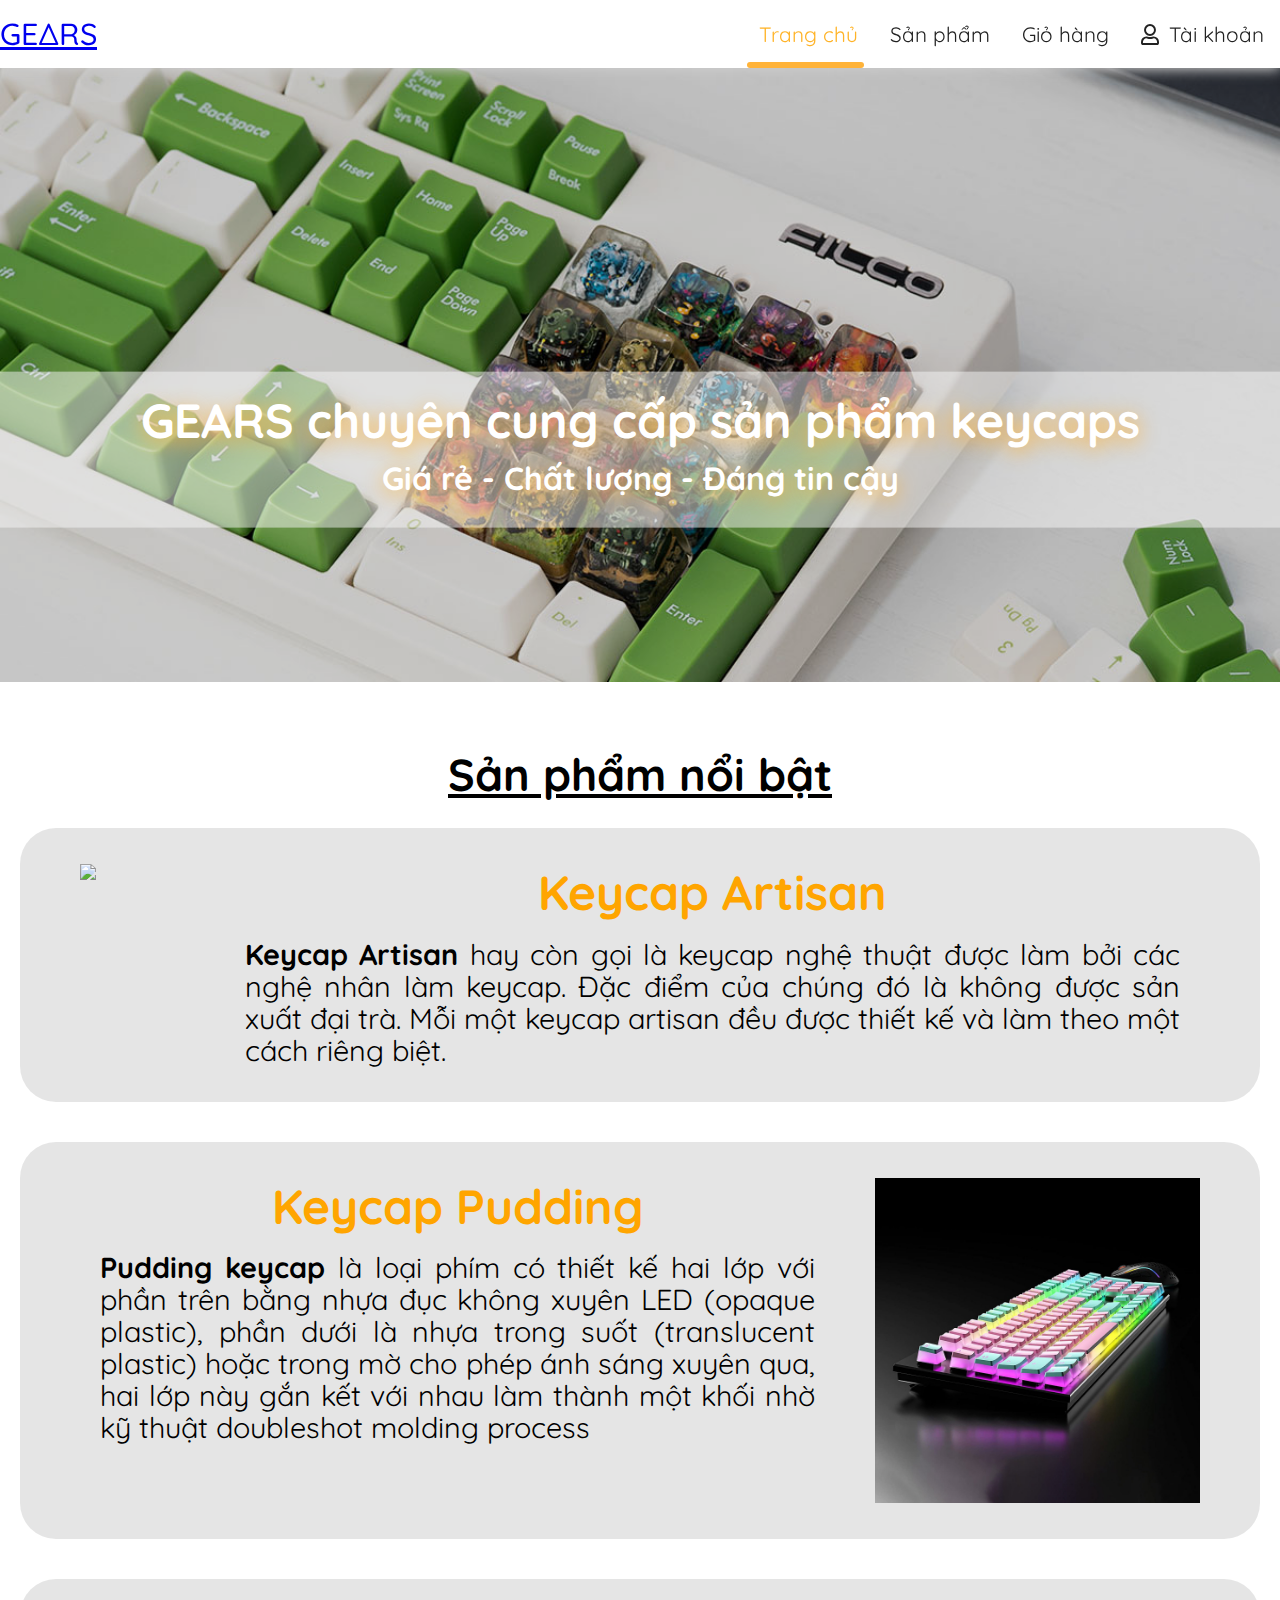
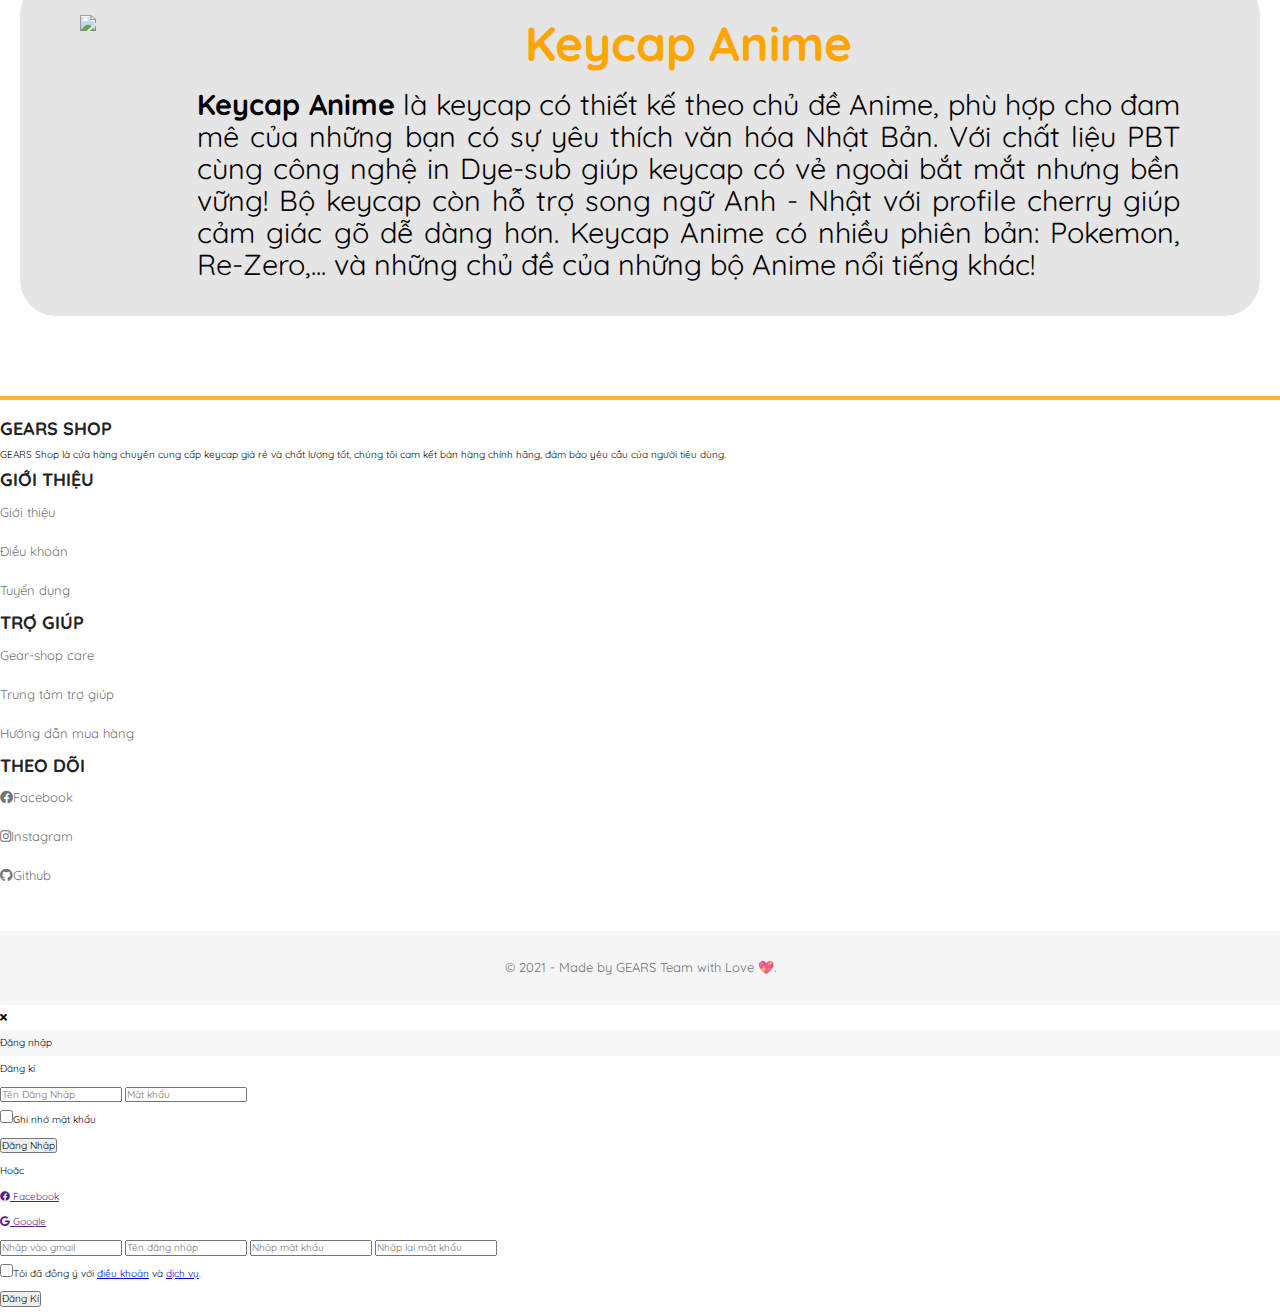
==== commit 88a440a7: "Update index.html" ====
--- a/index.html
+++ b/index.html
@@ -21,8 +21,7 @@
     <link rel="stylesheet" href="./assets/css/LoginRegister.css">
     <link rel="stylesheet" href="./assets/css/Footer.css">
     <link rel="stylesheet" href="./assets/css/Toast.css">
-    <!-- Tạo LocalStorage cho Web -->
-    <script src="./assets/scripts/LocalStorage.js"></script>
+    <script src="./assets/scripts/LocalStorage.js"></script> <!-- Tạo LocalStorage cho Web -->
     <title>GE∆RS</title>
 </head>
 
@@ -107,7 +106,7 @@
                                     đam mê của những bạn có sự yêu thích văn hóa Nhật Bản. Với chất liệu PBT cùng công
                                     nghệ in Dye-sub giúp keycap có vẻ ngoài bắt mắt nhưng bền vững! Bộ keycap còn hỗ trợ
                                     song ngữ Anh - Nhật với profile cherry giúp cảm giác gõ dễ dàng hơn. Keycap Anime có
-                                    nhiều phiên bản: Pokemon, Re-Zero, ... và những chủ đề của những bộ Anime nổi tiếng
+                                    nhiều phiên bản: Pokemon, Re-Zero,... và những chủ đề của những bộ Anime nổi tiếng
                                     khác!
                                 </p>
                             </div>
@@ -175,53 +174,50 @@
                     </div>
                 </div>
             </div>
+
         </div>
-
         <!-- Phần Footer -->
         <div class="footer">
             <div class="grid wide">
                 <div class="row sm-gutter">
-                    <div class="col l-6 m-4 c-6">
-                        <h3 class="footer__heading">LOGO</h3>
-                        <ul class="footer-list">
-                            <li class="footer__list-item">
-                                <p class="footer-item_link">We are a young company always looking for new 
-                                and creative ideas to help you with our products in your everyday work.</p>
-                            </li>
-                        </ul>
-                    </div>
-    
-                    <div class="col l-2 m-4 c-6">
-                        <h3 class="footer__heading">Chăm sóc khách hàng</h3>
-                        <ul class="footer-list">
-                            <li class="footer__list-item">
-                                <a href="#" class="footer-item_link">Gear-shop</a>
-                            </li>
-                            <li class="footer__list-item">
-                                <a href="#" class="footer-item_link">Hướng dẫn mua hàng </a>
-                            </li>
-                            <li class="footer__list-item">
-                                <a href="#" class="footer-item_link">Trung tâm trợ giúp</a>
-                            </li>
-                        </ul>
-                    </div>
-                    <div class="col l-2 m-4 c-6">
+                    <div class="col l-6 m-8 c-12">
+                        <h3 class="footer__heading">GEARS Shop</h3>
+                        <p class="footer__content">GEARS Shop là cửa hàng chuyên cung cấp keycap giá rẻ và chất lượng
+                            tốt, chúng tôi cam kết bán hàng chính hãng, đảm bảo yêu cầu của người tiêu dùng.</p>
+                    </div>
+                    <div class="col l-2 m-6 c-6">
                         <h3 class="footer__heading">Giới thiệu</h3>
                         <ul class="footer-list">
                             <li class="footer__list-item">
                                 <a href="#" class="footer-item_link">Giới thiệu</a>
                             </li>
                             <li class="footer__list-item">
+                                <a href="#" class="footer-item_link">Điều khoản</a>
+                            </li>
+                            <li class="footer__list-item">
                                 <a href="#" class="footer-item_link">Tuyển dụng</a>
                             </li>
-                            <li class="footer__list-item">
-                                <a href="#" class="footer-item_link">Điều khoản</a>
-                            </li>
                         </ul>
                     </div>
+
                     <div class="col l-2 m-4 c-6">
+                        <h3 class="footer__heading">Trợ giúp</h3>
+                        <ul class="footer-list">
+                            <li class="footer__list-item">
+                                <a href="#" class="footer-item_link">Gear-shop care</a>
+                            </li>
+                            <li class="footer__list-item">
+                                <a href="#" class="footer-item_link">Trung tâm trợ giúp</a>
+                            </li>
+                            <li class="footer__list-item">
+                                <a href="#" class="footer-item_link">Hướng dẫn mua hàng </a>
+                            </li>
+                        </ul>
+                    </div>
+
+                    <div class="col l-2 m-6 c-12">
                         <h3 class="footer__heading">Theo dõi</h3>
-                        <ul class="footer-list">
+                        <ul class="footer-list-icon">
                             <li class="footer__list-item">
                                 <a href="#" class="footer-item_link"><i class="footer-item_icon fab fa-facebook"></i>
                                     Facebook
@@ -304,17 +300,13 @@
                 <form id="register" class="LR-container--item" method="get">
                     <div class="LR-body">
                         <div class="login-group">
-                            <input id="js-RG_gmail" type="email" class="input-field" placeholder="Nhập vào gmail"
-                                required>
-                            <input id="js-RG_account" type="text" class="input-field" placeholder="Tên đăng nhập"
-                                maxlength="24" required>
-                            <input id="js-RG_password" type="password" class="input-field" placeholder="Nhập mật khẩu"
-                                maxlength="12" required>
-                            <input id="js-RG_RePassword" type="password" class="input-field"
-                                placeholder="Nhập lại mật khẩu" maxlength="12" required>
+                            <input id="js-RG_gmail" type="email" class="input-field" placeholder="Nhập vào gmail" required>
+                            <input id="js-RG_account" type="text" class="input-field" placeholder="Tên đăng nhập" maxlength="24" required>
+                            <input id="js-RG_password" type="password" class="input-field" placeholder="Nhập mật khẩu" maxlength="12" required>
+                            <input id="js-RG_RePassword" type="password" class="input-field" placeholder="Nhập lại mật khẩu" maxlength="12" required>
                             <div class="checkbox-form">
-                                <input id="js-RG_radio" type="checkbox" class="check-box"><span>Tôi đã đồng ý với <a
-                                        href="#">điều khoản</a> và <a href="#">dịch vụ</a>.</span>
+                                <input id="js-RG_radio" type="checkbox" class="check-box"><span>Tôi đã đồng ý với 
+                                    <a href="#">điều khoản</a> và <a href="#">dịch vụ</a>.</span>
                             </div>
                             <button id="js-btn-register" type="button" class="sumbit-btn">Đăng Kí</button>
                         </div>
@@ -326,9 +318,9 @@
     </div>
 
     <script src="./assets/scripts/EventHandler.js"></script>
-    <script src="./assets/scripts/LoginRegister.js"></script>
     <script src="./assets/scripts/Products.js"></script>
     <script src="./assets/scripts/Cart.js"></script>
+    <script src="./assets/scripts/LoginRegister.js"></script>
 </body>
 
 </html>